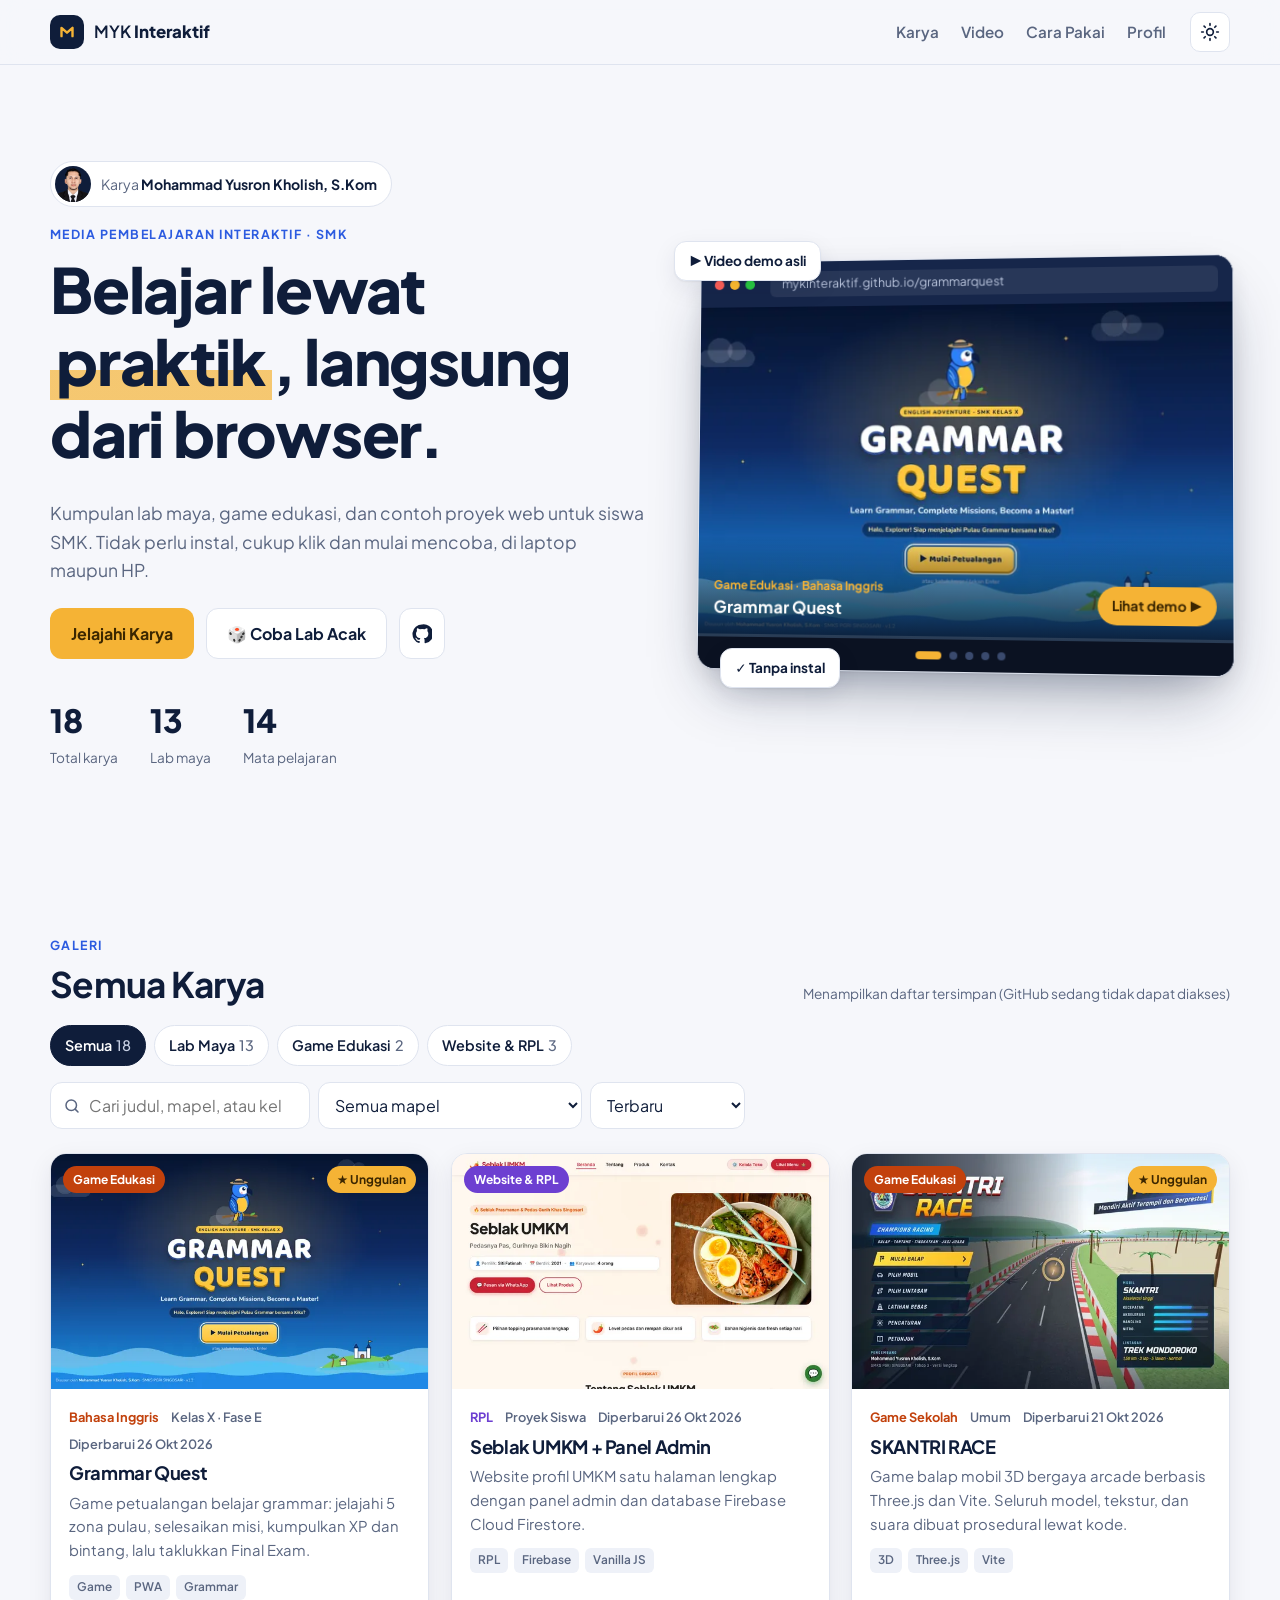
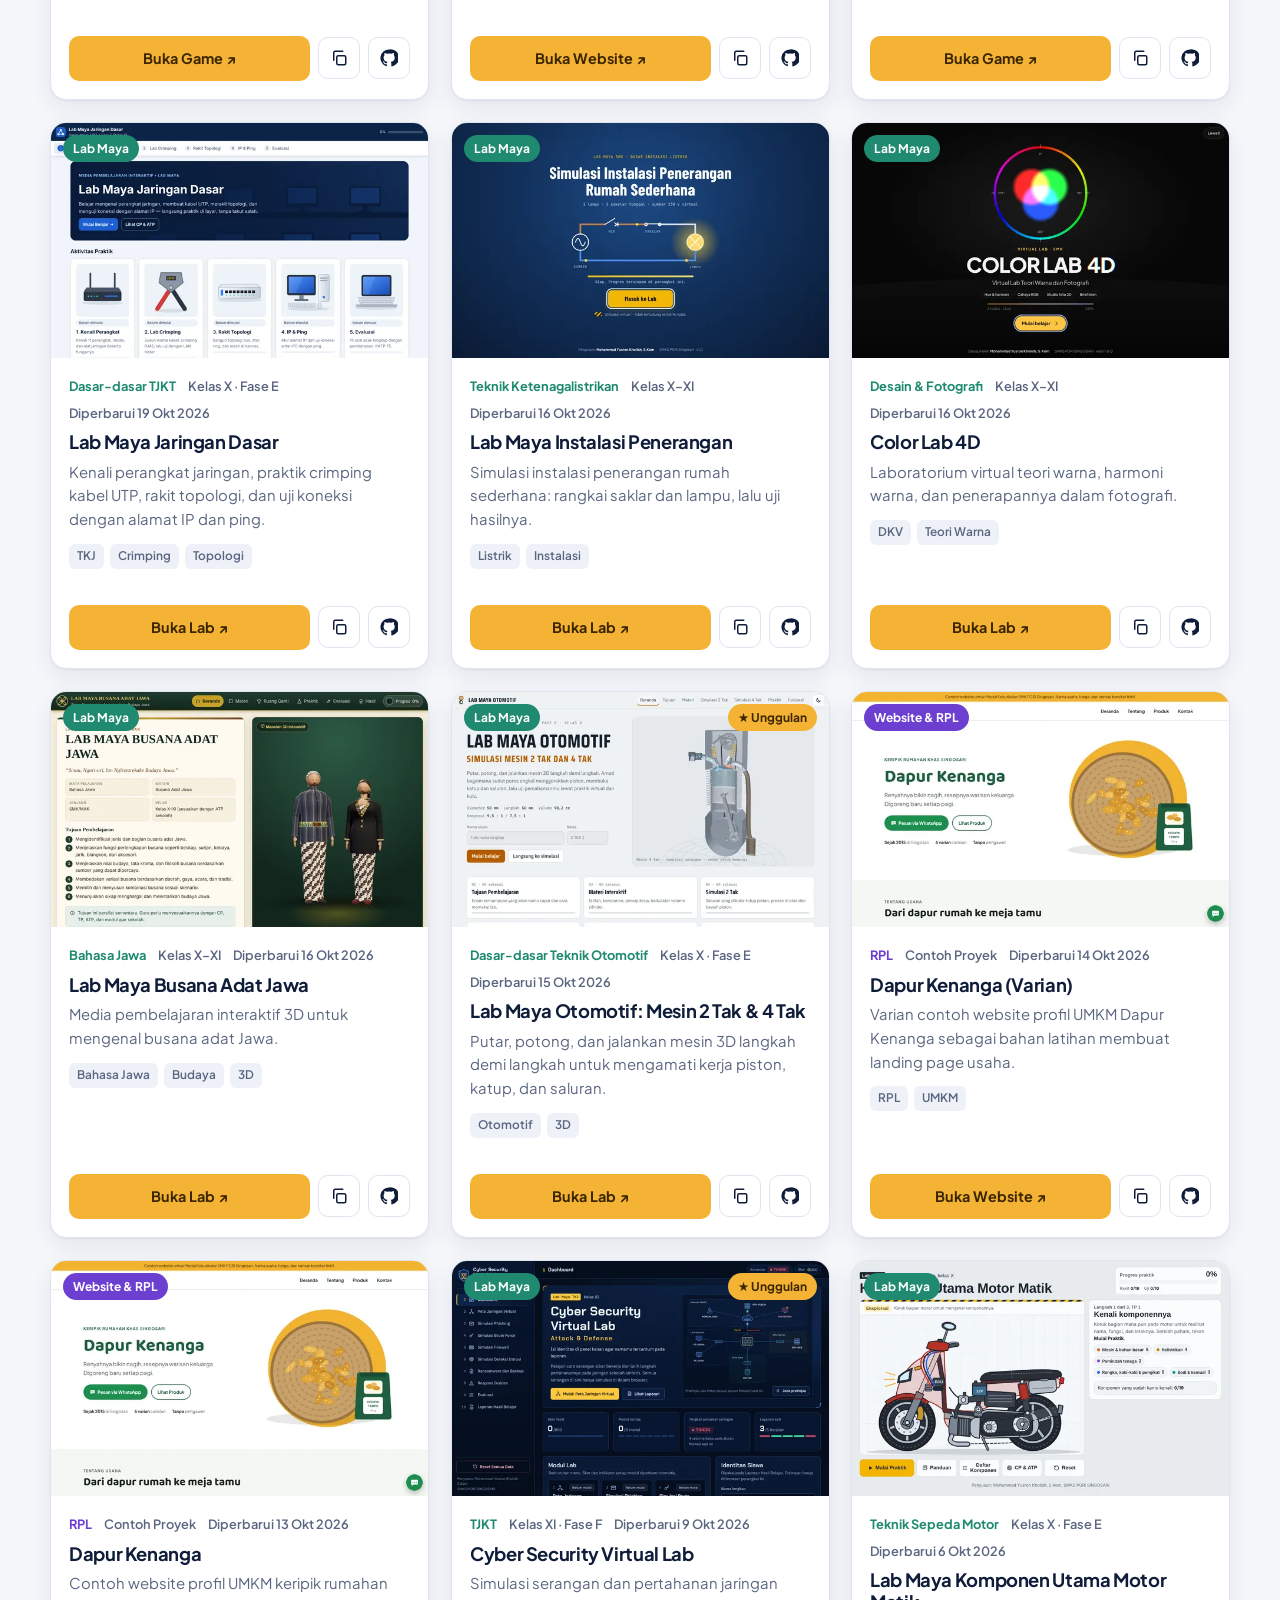
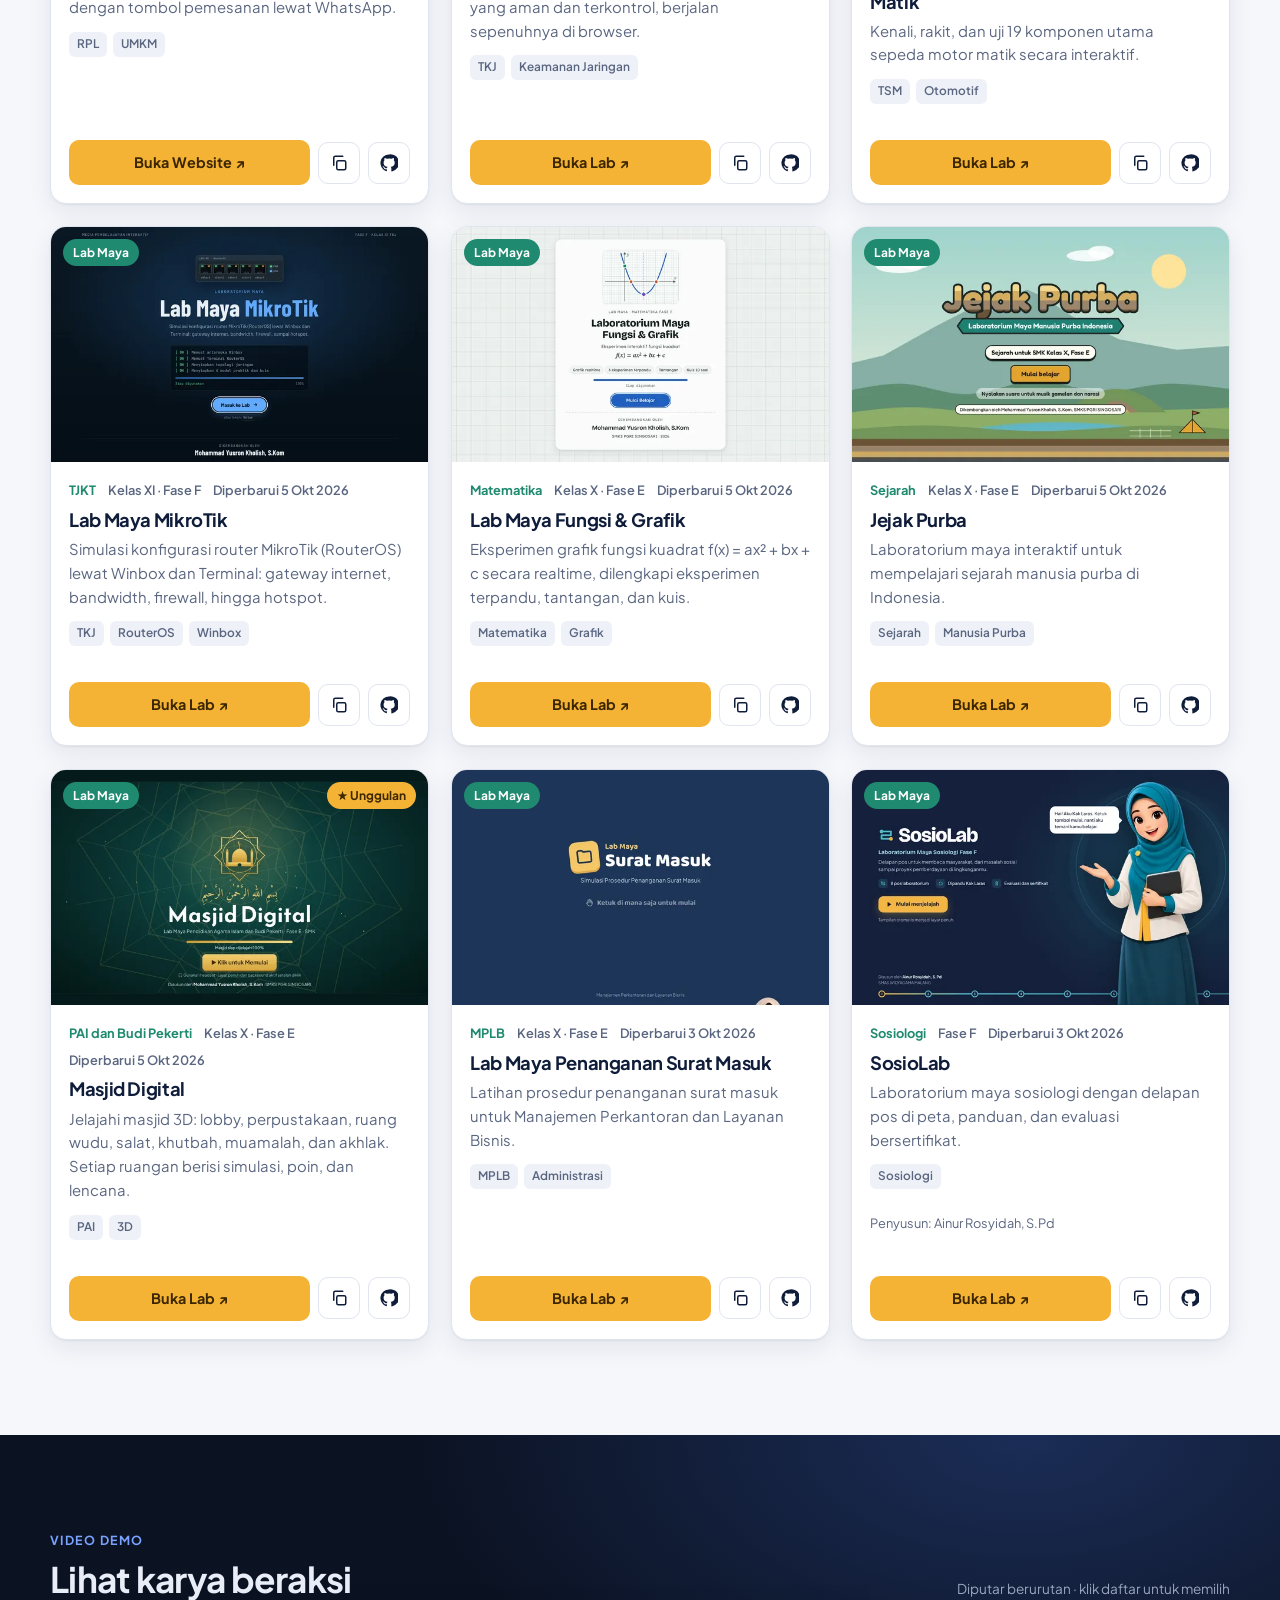
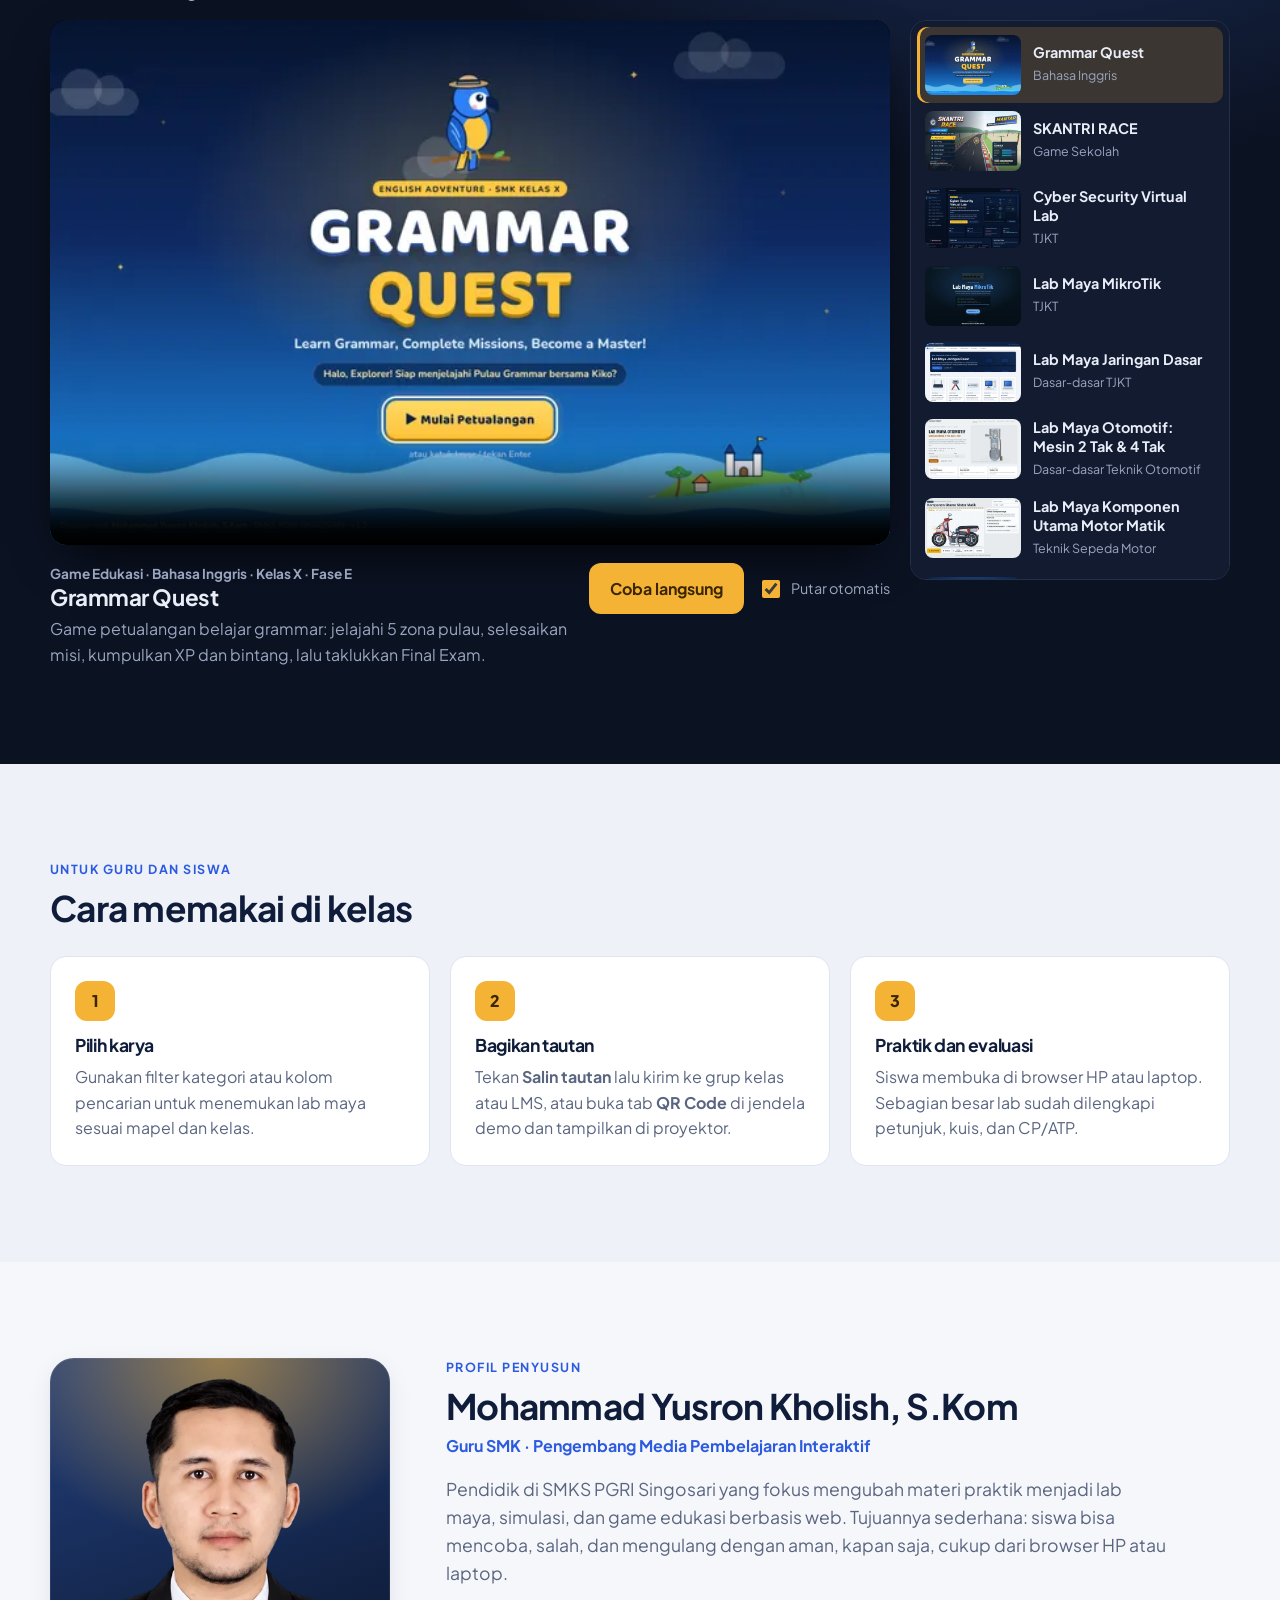
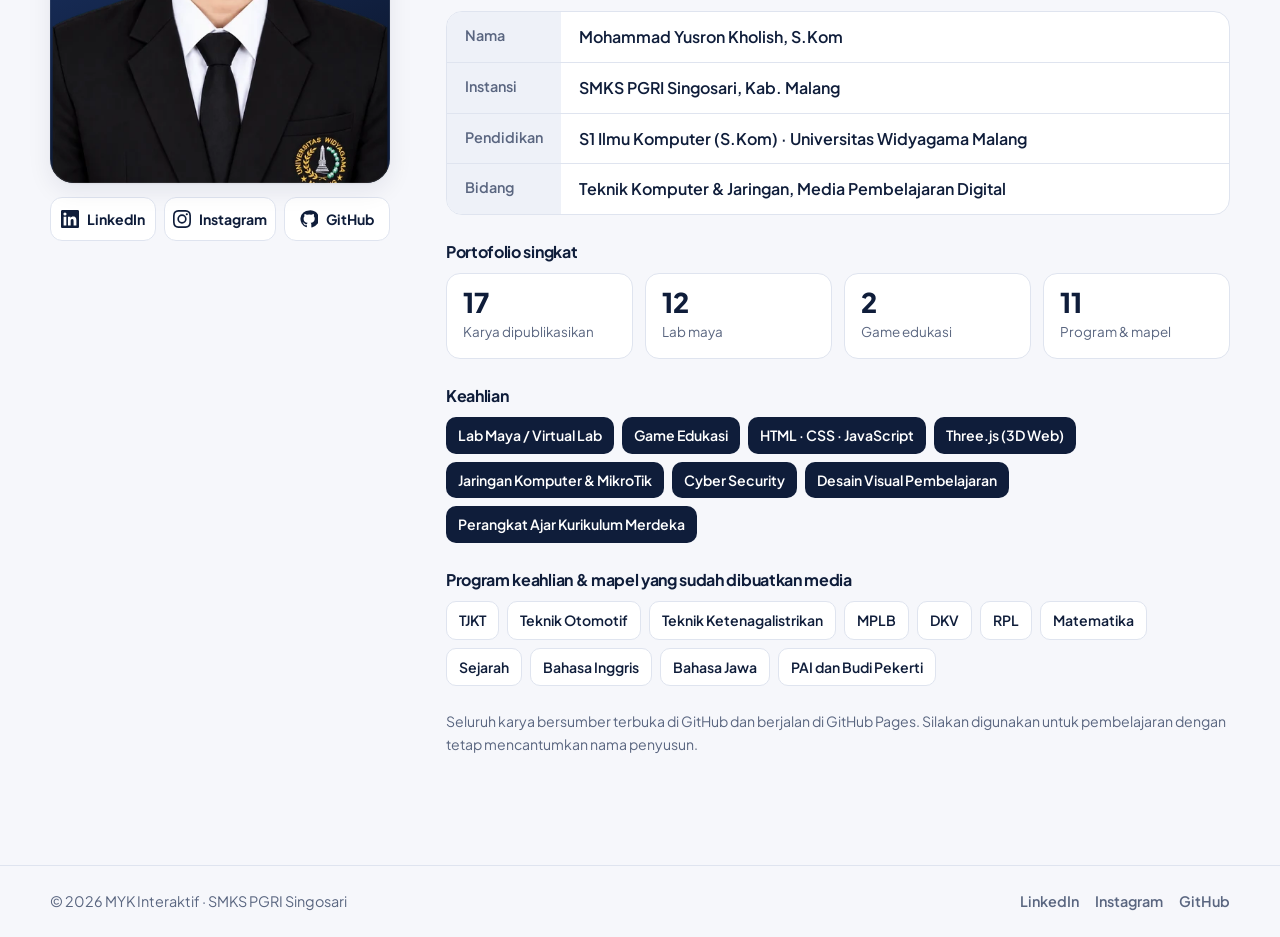
==== index.html @ af755ca9 "Tambah materi promosi status dan pratinjau link - Gambar dan video status 1080x1920 untuk WA/IG/FB S" ====
<!doctype html>
<html lang="id">
<head>
  <meta charset="utf-8">
  <meta name="viewport" content="width=device-width, initial-scale=1">
  <title>MYK Interaktif · Media Pembelajaran Interaktif</title>
  <meta name="description" content="Kumpulan lab maya, game edukasi, dan contoh proyek web karya Mohammad Yusron Kholish, S.Kom (SMKS PGRI Singosari). Semua bisa dibuka langsung di browser.">
  <meta property="og:title" content="MYK Interaktif · Media Pembelajaran Interaktif">
  <meta property="og:description" content="Lab maya, game edukasi, dan contoh proyek web untuk siswa SMK. Buka langsung di browser, gratis.">
  <meta property="og:type" content="website">
  <meta property="og:url" content="https://mykinteraktif.github.io/landingpage/">
  <meta property="og:image" content="https://mykinteraktif.github.io/landingpage/assets/og-image.jpg">
  <meta property="og:image:width" content="1200">
  <meta property="og:image:height" content="630">
  <meta name="twitter:card" content="summary_large_image">
  <meta name="theme-color" content="#0f1d3a">
  <link rel="icon" href="data:image/svg+xml,%3Csvg xmlns='http://www.w3.org/2000/svg' viewBox='0 0 64 64'%3E%3Crect width='64' height='64' rx='14' fill='%230f1d3a'/%3E%3Cpath d='M16 44V20l16 14 16-14v24' fill='none' stroke='%23f5b335' stroke-width='6' stroke-linecap='round' stroke-linejoin='round'/%3E%3C/svg%3E">
  <link rel="preconnect" href="https://fonts.googleapis.com">
  <link rel="preconnect" href="https://fonts.gstatic.com" crossorigin>
  <link href="https://fonts.googleapis.com/css2?family=Plus+Jakarta+Sans:wght@400;500;600;700;800&display=swap" rel="stylesheet">
  <link rel="stylesheet" href="style.css">
</head>
<body>
  <a class="skip" href="#karya">Lewati ke daftar karya</a>

  <header class="nav">
    <div class="wrap nav__in">
      <a class="brand" href="#top" aria-label="MYK Interaktif, ke atas">
        <span class="brand__logo" aria-hidden="true">
          <svg viewBox="0 0 64 64"><path d="M16 44V20l16 14 16-14v24"/></svg>
        </span>
        <span>MYK <b>Interaktif</b></span>
      </a>
      <nav class="nav__links" aria-label="Navigasi utama">
        <a href="#karya">Karya</a>
        <a href="#video">Video</a>
        <a href="#cara">Cara Pakai</a>
        <a href="#profil">Profil</a>
      </nav>
      <button class="theme" id="themeBtn" type="button" aria-label="Ganti tema terang/gelap">
        <svg class="i-sun" viewBox="0 0 24 24"><circle cx="12" cy="12" r="4"/><path d="M12 2v2M12 20v2M4.9 4.9l1.4 1.4M17.7 17.7l1.4 1.4M2 12h2M20 12h2M4.9 19.1l1.4-1.4M17.7 6.3l1.4-1.4"/></svg>
        <svg class="i-moon" viewBox="0 0 24 24"><path d="M21 12.8A9 9 0 1 1 11.2 3a7 7 0 0 0 9.8 9.8z"/></svg>
      </button>
    </div>
  </header>

  <main id="top">
    <!-- HERO -->
    <section class="hero">
      <div class="wrap hero__in">
        <div class="hero__text reveal">
          <a class="author" href="#profil">
            <img src="assets/foto-profil.webp" alt="" width="36" height="36">
            <span>Karya <b>Mohammad Yusron Kholish, S.Kom</b></span>
          </a>
          <p class="eyebrow">Media Pembelajaran Interaktif · SMK</p>
          <h1>Belajar lewat <span class="hl">praktik</span>, langsung dari browser.</h1>
          <p class="lead">
            Kumpulan lab maya, game edukasi, dan contoh proyek web untuk siswa SMK.
            Tidak perlu instal, cukup klik dan mulai mencoba, di laptop maupun HP.
          </p>
          <div class="hero__cta">
            <a class="btn btn--primary" href="#karya">Jelajahi Karya</a>
            <button class="btn btn--ghost" type="button" id="btnAcak" title="Buka demo lab secara acak">🎲 Coba Lab Acak</button>
            <a class="btn btn--ghost btn--icon-only" href="https://github.com/mykinteraktif" target="_blank" rel="noopener" aria-label="Lihat di GitHub" title="Lihat di GitHub">
              <svg viewBox="0 0 24 24" class="gh"><path d="M12 .5a11.5 11.5 0 0 0-3.6 22.4c.6.1.8-.3.8-.6v-2c-3.2.7-3.9-1.4-3.9-1.4-.5-1.3-1.3-1.7-1.3-1.7-1-.7.1-.7.1-.7 1.2.1 1.8 1.2 1.8 1.2 1 1.8 2.8 1.3 3.5 1 .1-.8.4-1.3.7-1.6-2.6-.3-5.3-1.3-5.3-5.7 0-1.3.5-2.3 1.2-3.1-.1-.3-.5-1.5.1-3.1 0 0 1-.3 3.2 1.2a11 11 0 0 1 5.8 0c2.2-1.5 3.2-1.2 3.2-1.2.6 1.6.2 2.8.1 3.1.8.8 1.2 1.9 1.2 3.1 0 4.4-2.7 5.4-5.3 5.7.4.4.8 1.1.8 2.2v3.3c0 .3.2.7.8.6A11.5 11.5 0 0 0 12 .5z"/></svg>
            </a>
          </div>
          <dl class="stats" aria-label="Ringkasan karya">
            <div><dt>Total karya</dt><dd id="stTotal">–</dd></div>
            <div><dt>Lab maya</dt><dd id="stLab">–</dd></div>
            <div><dt>Mata pelajaran</dt><dd id="stMapel">–</dd></div>
          </dl>
        </div>
        <div class="hero__art reveal">
          <div class="reel" id="reel">
            <div class="reel__bar" aria-hidden="true"><i></i><i></i><i></i><span id="reelUrl">mykinteraktif.github.io</span></div>
            <div class="reel__screen">
              <video id="reelVideo" muted playsinline preload="auto" aria-label="Cuplikan video demo karya"></video>
              <button class="reel__open" id="reelOpen" type="button">
                <span class="reel__label"><small id="reelKat">Lab Maya</small><b id="reelJudul">Memuat…</b></span>
                <span class="reel__cta">Lihat demo ▶</span>
              </button>
              <div class="reel__progress" aria-hidden="true"><i id="reelProg"></i></div>
            </div>
            <div class="reel__dots" id="reelDots" role="tablist" aria-label="Pilih cuplikan"></div>
          </div>
          <span class="float float--a" aria-hidden="true">▶ Video demo asli</span>
          <span class="float float--b" aria-hidden="true">✓ Tanpa instal</span>
        </div>
      </div>
    </section>

    <!-- KARYA -->
    <section class="section" id="karya">
      <div class="wrap">
        <div class="section__head">
          <div>
            <p class="eyebrow">Galeri</p>
            <h2>Semua Karya</h2>
          </div>
          <p class="sync" id="syncInfo" role="status">Memeriksa repositori terbaru di GitHub…</p>
        </div>

        <div class="toolbar">
          <div class="chips" role="tablist" aria-label="Filter kategori" id="chips"></div>
          <div class="toolbar__right">
            <label class="search">
              <svg viewBox="0 0 24 24" aria-hidden="true"><circle cx="11" cy="11" r="7"/><path d="m20 20-3.5-3.5"/></svg>
              <input id="q" type="search" placeholder="Cari judul, mapel, atau kelas…" aria-label="Cari karya">
            </label>
            <select id="mapel" aria-label="Filter mapel/program keahlian">
              <option value="">Semua mapel</option>
            </select>
            <select id="sort" aria-label="Urutkan">
              <option value="baru">Terbaru</option>
              <option value="az">Judul A–Z</option>
              <option value="unggulan">Unggulan dulu</option>
            </select>
          </div>
        </div>

        <div class="grid" id="grid" aria-live="polite"></div>
        <p class="empty" id="empty" hidden>Tidak ada karya yang cocok. Coba kata kunci lain.</p>
      </div>
    </section>

    <!-- VIDEO -->
    <section class="section section--dark" id="video">
      <div class="wrap">
        <div class="section__head">
          <div>
            <p class="eyebrow">Video Demo</p>
            <h2>Lihat karya beraksi</h2>
          </div>
          <p class="sync">Diputar berurutan · klik daftar untuk memilih</p>
        </div>
        <div class="theater reveal">
          <div class="theater__main">
            <div class="theater__screen">
              <video id="thVideo" playsinline controls preload="metadata"></video>
            </div>
            <div class="theater__info">
              <div>
                <p class="theater__meta" id="thMeta"></p>
                <h3 id="thJudul"></h3>
                <p id="thDesk"></p>
              </div>
              <div class="theater__act">
                <button class="btn btn--primary" type="button" id="thCoba">Coba langsung</button>
                <label class="switch"><input type="checkbox" id="thAuto" checked> Putar otomatis</label>
              </div>
            </div>
          </div>
          <ol class="playlist" id="playlist" aria-label="Daftar video"></ol>
        </div>
      </div>
    </section>

    <!-- CARA PAKAI -->
    <section class="section section--alt" id="cara">
      <div class="wrap">
        <p class="eyebrow">Untuk guru dan siswa</p>
        <h2>Cara memakai di kelas</h2>
        <ol class="steps reveal">
          <li>
            <span class="steps__n">1</span>
            <h3>Pilih karya</h3>
            <p>Gunakan filter kategori atau kolom pencarian untuk menemukan lab maya sesuai mapel dan kelas.</p>
          </li>
          <li>
            <span class="steps__n">2</span>
            <h3>Bagikan tautan</h3>
            <p>Tekan <b>Salin tautan</b> lalu kirim ke grup kelas atau LMS, atau buka tab <b>QR Code</b> di jendela demo dan tampilkan di proyektor.</p>
          </li>
          <li>
            <span class="steps__n">3</span>
            <h3>Praktik dan evaluasi</h3>
            <p>Siswa membuka di browser HP atau laptop. Sebagian besar lab sudah dilengkapi petunjuk, kuis, dan CP/ATP.</p>
          </li>
        </ol>
      </div>
    </section>

    <!-- PROFIL -->
    <section class="section profile" id="profil">
      <div class="wrap profile__in">
        <aside class="profile__card reveal">
          <div class="profile__photo">
            <img id="pfFoto" src="assets/foto-profil.webp" alt="Foto Mohammad Yusron Kholish, S.Kom" width="480" height="600" loading="lazy">
          </div>
          <div class="profile__social" id="pfSosial"></div>
        </aside>

        <div class="profile__main reveal">
          <p class="eyebrow">Profil Penyusun</p>
          <h2 id="pfNama"></h2>
          <p class="profile__role" id="pfPeran"></p>
          <p class="lead" id="pfBio"></p>

          <dl class="bio" id="pfBiodata"></dl>

          <h3 class="sub">Portofolio singkat</h3>
          <div class="pstats" id="pfStats"></div>

          <h3 class="sub">Keahlian</h3>
          <ul class="pills" id="pfKeahlian"></ul>

          <h3 class="sub">Program keahlian &amp; mapel yang sudah dibuatkan media</h3>
          <ul class="pills pills--soft" id="pfBidang"></ul>

          <p class="muted small">
            Seluruh karya bersumber terbuka di GitHub dan berjalan di GitHub Pages.
            Silakan digunakan untuk pembelajaran dengan tetap mencantumkan nama penyusun.
          </p>
        </div>
      </div>
    </section>
  </main>

  <footer class="foot">
    <div class="wrap foot__in">
      <p>© <span id="yr"></span> MYK Interaktif · SMKS PGRI Singosari</p>
      <p class="foot__links">
        <a href="https://www.linkedin.com/in/mohammad-yusron-kholish-711801108/" target="_blank" rel="noopener">LinkedIn</a>
        <a href="https://www.instagram.com/myusronk/" target="_blank" rel="noopener">Instagram</a>
        <a href="https://github.com/mykinteraktif" target="_blank" rel="noopener">GitHub</a>
      </p>
    </div>
  </footer>

  <!-- MODAL DEMO -->
  <dialog class="modal" id="modal" aria-labelledby="mJudul">
    <div class="modal__head">
      <div>
        <p class="modal__meta" id="mMeta"></p>
        <h3 id="mJudul"></h3>
      </div>
      <button class="icon-btn" type="button" data-close aria-label="Tutup (Esc)">
        <svg viewBox="0 0 24 24"><path d="M6 6l12 12M18 6 6 18"/></svg>
      </button>
    </div>
    <div class="tabs" role="tablist" aria-label="Mode tampilan">
      <button role="tab" type="button" data-tab="video" aria-selected="true">▶ Video demo</button>
      <button role="tab" type="button" data-tab="live" aria-selected="false">🖱 Coba langsung</button>
      <button role="tab" type="button" data-tab="qr" aria-selected="false">▦ QR Code</button>
    </div>
    <div class="modal__stage">
      <video id="mVideo" playsinline controls muted loop preload="metadata" data-pane="video"></video>
      <div class="live" data-pane="live" hidden>
        <iframe id="mFrame" title="Pratinjau langsung" allow="fullscreen; autoplay; clipboard-write" loading="lazy"></iframe>
      </div>
      <div class="qr" data-pane="qr" hidden>
        <div id="mQr" class="qr__box"></div>
        <p>Pindai dengan kamera HP untuk langsung membuka.<br><small id="mUrl"></small></p>
      </div>
      <p class="modal__novideo" id="mNoVideo" hidden>Video demo belum tersedia. Silakan pakai tab <b>Coba langsung</b>.</p>
    </div>
    <div class="modal__foot">
      <p id="mDesk"></p>
      <div class="modal__act">
        <button class="icon-btn" type="button" id="mPrev" aria-label="Karya sebelumnya (←)">
          <svg viewBox="0 0 24 24"><path d="m15 18-6-6 6-6"/></svg>
        </button>
        <button class="icon-btn" type="button" id="mNext" aria-label="Karya berikutnya (→)">
          <svg viewBox="0 0 24 24"><path d="m9 18 6-6-6-6"/></svg>
        </button>
        <button class="btn btn--ghost" type="button" id="mCopy">Salin tautan</button>
        <a class="btn btn--primary" id="mOpen" target="_blank" rel="noopener">Buka di tab baru ↗</a>
      </div>
    </div>
  </dialog>

  <div class="toast" id="toast" role="status" aria-live="polite"></div>

  <script src="assets/vendor/qrcode.js" defer></script>
  <script src="data.js" defer></script>
  <script src="script.js" defer></script>
</body>
</html>
---- style.css ----
/* =========================================================
   MYK Interaktif — Landing Page
   ========================================================= */
:root {
  --bg: #f6f7fb;
  --surface: #ffffff;
  --surface-2: #eef1f8;
  --text: #0f1d3a;
  --muted: #5a6680;
  --line: #dfe4ef;
  --navy: #0f1d3a;
  --accent: #f5b335;
  --accent-ink: #3b2600;
  --brand: #2c5be0;
  --lab: #1f8a70;
  --game: #c2410c;
  --web: #6d3fd1;
  --shadow: 0 1px 2px rgba(15, 29, 58, .06), 0 8px 24px rgba(15, 29, 58, .08);
  --radius: 16px;
  color-scheme: light;
}
@media (prefers-color-scheme: dark) {
  :root:not([data-theme="light"]) {
    --bg: #0b1222; --surface: #121b30; --surface-2: #18233d; --text: #e8edf7;
    --muted: #9aa6bf; --line: #24304b; --brand: #7aa2ff; --lab: #4cc9a4;
    --game: #ff9a62; --web: #b597ff; --shadow: 0 1px 2px rgba(0,0,0,.3), 0 10px 30px rgba(0,0,0,.35);
    color-scheme: dark;
  }
}
:root[data-theme="dark"] {
  --bg: #0b1222; --surface: #121b30; --surface-2: #18233d; --text: #e8edf7;
  --muted: #9aa6bf; --line: #24304b; --brand: #7aa2ff; --lab: #4cc9a4;
  --game: #ff9a62; --web: #b597ff; --shadow: 0 1px 2px rgba(0,0,0,.3), 0 10px 30px rgba(0,0,0,.35);
  color-scheme: dark;
}

* { box-sizing: border-box; }
html { scroll-behavior: smooth; scroll-padding-top: 76px; }
body {
  margin: 0; background: var(--bg); color: var(--text);
  font: 16px/1.6 "Plus Jakarta Sans", system-ui, -apple-system, "Segoe UI", sans-serif;
  -webkit-font-smoothing: antialiased;
}
img { max-width: 100%; display: block; }
[hidden] { display: none !important; }
a { color: inherit; }
h1, h2, h3 { line-height: 1.15; margin: 0 0 .5em; letter-spacing: -.02em; }
h2 { font-size: clamp(1.6rem, 3vw, 2.2rem); }
.wrap { width: min(1180px, 100% - 32px); margin-inline: auto; }
.muted { color: var(--muted); }
.eyebrow {
  margin: 0 0 .5rem; font-size: .78rem; font-weight: 700; letter-spacing: .12em;
  text-transform: uppercase; color: var(--brand);
}
.skip { position: absolute; left: -999px; }
.skip:focus { left: 16px; top: 16px; z-index: 99; background: var(--accent); color: var(--accent-ink); padding: 8px 12px; border-radius: 8px; }
:focus-visible { outline: 3px solid var(--accent); outline-offset: 2px; border-radius: 6px; }

/* ---------- NAV ---------- */
.nav {
  position: sticky; top: 0; z-index: 20;
  background: color-mix(in srgb, var(--bg) 82%, transparent);
  backdrop-filter: saturate(1.4) blur(12px);
  border-bottom: 1px solid var(--line);
}
.nav__in { display: flex; align-items: center; gap: 24px; height: 64px; }
.brand { display: flex; align-items: center; gap: 10px; text-decoration: none; font-weight: 600; font-size: 1.05rem; }
.brand b { font-weight: 800; }
.brand__logo { width: 34px; height: 34px; border-radius: 10px; background: var(--navy); display: grid; place-items: center; }
.brand__logo svg { width: 22px; fill: none; stroke: var(--accent); stroke-width: 7; stroke-linecap: round; stroke-linejoin: round; }
.nav__links { margin-left: auto; display: flex; gap: 22px; }
.nav__links a { text-decoration: none; color: var(--muted); font-weight: 600; font-size: .95rem; }
.nav__links a:hover { color: var(--text); }
.theme {
  width: 40px; height: 40px; border-radius: 10px; border: 1px solid var(--line);
  background: var(--surface); color: var(--text); cursor: pointer; display: grid; place-items: center;
}
.theme svg { width: 20px; fill: none; stroke: currentColor; stroke-width: 2; stroke-linecap: round; }
.theme .i-moon { display: none; }
:root[data-theme="dark"] .theme .i-sun { display: none; }
:root[data-theme="dark"] .theme .i-moon { display: block; }
@media (prefers-color-scheme: dark) {
  :root:not([data-theme="light"]) .theme .i-sun { display: none; }
  :root:not([data-theme="light"]) .theme .i-moon { display: block; }
}

/* ---------- BUTTONS ---------- */
.btn {
  display: inline-flex; align-items: center; justify-content: center; gap: 8px;
  padding: 12px 20px; border-radius: 12px; font-weight: 700; text-decoration: none;
  border: 1px solid transparent; cursor: pointer; font: inherit; font-weight: 700;
  transition: transform .15s, background .15s, border-color .15s;
}
.btn:hover { transform: translateY(-1px); }
.btn--primary { background: var(--accent); color: var(--accent-ink); }
.btn--primary:hover { background: #ffc451; }
.btn--ghost { border-color: var(--line); background: var(--surface); color: var(--text); }
.btn--ghost:hover { border-color: var(--muted); }
.gh { width: 18px; fill: currentColor; }

/* ---------- HERO ---------- */
.hero { padding: clamp(48px, 8vw, 96px) 0 clamp(40px, 6vw, 72px); overflow: hidden; }
.hero__in { display: grid; grid-template-columns: 1.05fr .95fr; gap: 48px; align-items: center; }
.hero h1 { font-size: clamp(2.2rem, 5.2vw, 3.9rem); font-weight: 800; }
.hl { background: linear-gradient(transparent 62%, color-mix(in srgb, var(--accent) 70%, transparent) 62%); padding: 0 .1em; }
.lead { font-size: 1.1rem; color: var(--muted); max-width: 56ch; margin: 0 0 1.5rem; }
.hero__cta { display: flex; flex-wrap: wrap; gap: 12px; }
.stats { display: flex; gap: 32px; margin: 36px 0 0; padding: 0; }
.stats div { display: flex; flex-direction: column-reverse; }
.stats dt { font-size: .85rem; color: var(--muted); }
.stats dd { margin: 0; font-size: 2rem; font-weight: 800; }

.btn--icon-only { padding: 12px; }
.btn--icon-only .gh { width: 20px; }

/* ---------- SHOWREEL (hero) ---------- */
.hero__art { position: relative; }
.reel {
  position: relative; border-radius: 18px; overflow: hidden; background: var(--navy);
  border: 1px solid var(--line); box-shadow: 0 30px 60px -20px rgba(15, 29, 58, .45), var(--shadow);
  transform: perspective(1400px) rotateY(-6deg) rotateX(2deg); transition: transform .5s;
}
.reel:hover { transform: none; }
.reel__bar { display: flex; align-items: center; gap: 6px; padding: 10px 14px; background: #16264a; }
.reel__bar i { width: 10px; height: 10px; border-radius: 50%; background: #ff5f57; }
.reel__bar i:nth-child(2) { background: #febc2e; }
.reel__bar i:nth-child(3) { background: #28c840; }
.reel__bar span {
  margin-left: 10px; flex: 1; padding: 3px 12px; border-radius: 6px; background: rgba(255,255,255,.08);
  color: #b9c4dc; font-size: .78rem; white-space: nowrap; overflow: hidden; text-overflow: ellipsis;
}
.reel__screen { position: relative; aspect-ratio: 16 / 10; background: #0b1222; }
.reel__screen video { width: 100%; height: 100%; object-fit: cover; display: block; }
.reel__open {
  position: absolute; inset: auto 0 0 0; display: flex; justify-content: space-between; align-items: end; gap: 12px;
  padding: 40px 16px 16px; border: 0; cursor: pointer; text-align: left; font: inherit; color: #fff;
  background: linear-gradient(transparent, rgba(8, 14, 30, .85));
}
.reel__label small { display: block; font-size: .75rem; color: var(--accent); font-weight: 700; }
.reel__label b { font-size: 1.05rem; }
.reel__cta {
  flex: none; padding: 8px 14px; border-radius: 999px; background: var(--accent); color: var(--accent-ink);
  font-weight: 700; font-size: .85rem; transition: transform .2s;
}
.reel__open:hover .reel__cta { transform: scale(1.06); }
.reel__progress { position: absolute; left: 0; right: 0; bottom: 0; height: 3px; background: rgba(255,255,255,.12); }
.reel__progress i { display: block; height: 100%; width: 0; background: var(--accent); }
.reel__dots { display: flex; justify-content: center; gap: 8px; padding: 12px; background: #0b1222; }
.reel__dots button {
  width: 8px; height: 8px; padding: 0; border: 0; border-radius: 99px; background: #3a4a6e; cursor: pointer;
  transition: width .3s, background .3s;
}
.reel__dots button[aria-selected="true"] { width: 26px; background: var(--accent); }
.float {
  position: absolute; z-index: 2; padding: 8px 14px; border-radius: 12px; font-size: .85rem; font-weight: 700;
  background: var(--surface); color: var(--text); border: 1px solid var(--line); box-shadow: var(--shadow);
  animation: melayang 5s ease-in-out infinite;
}
.float--a { top: -16px; left: -18px; }
.float--b { bottom: -16px; left: 28px; animation-delay: -2.5s; }
@keyframes melayang { 50% { transform: translateY(-8px); } }

/* ---------- SECTIONS ---------- */
.section { padding: clamp(56px, 8vw, 96px) 0; }
.section--alt { background: var(--surface-2); }
.section__head { display: flex; justify-content: space-between; align-items: end; gap: 16px; flex-wrap: wrap; margin-bottom: 20px; }
.section__head h2 { margin: 0; }
.sync { margin: 0; font-size: .85rem; color: var(--muted); }

/* ---------- TOOLBAR ---------- */
.toolbar { display: flex; justify-content: space-between; gap: 16px; flex-wrap: wrap; margin-bottom: 24px; }
.chips { display: flex; flex-wrap: wrap; gap: 8px; }
.chip {
  border: 1px solid var(--line); background: var(--surface); color: var(--text);
  padding: 8px 14px; border-radius: 999px; font: inherit; font-size: .9rem; font-weight: 600; cursor: pointer;
}
.chip span { color: var(--muted); font-weight: 500; margin-left: 4px; }
.chip[aria-selected="true"] { background: var(--navy); border-color: var(--navy); color: #fff; }
.chip[aria-selected="true"] span { color: #c7d0e4; }
:root[data-theme="dark"] .chip[aria-selected="true"] { background: var(--accent); border-color: var(--accent); color: var(--accent-ink); }
:root[data-theme="dark"] .chip[aria-selected="true"] span { color: var(--accent-ink); }
@media (prefers-color-scheme: dark) {
  :root:not([data-theme="light"]) .chip[aria-selected="true"] { background: var(--accent); border-color: var(--accent); color: var(--accent-ink); }
  :root:not([data-theme="light"]) .chip[aria-selected="true"] span { color: var(--accent-ink); }
}
.toolbar__right { display: flex; gap: 8px; flex-wrap: wrap; }
.search {
  display: flex; align-items: center; gap: 8px; padding: 0 12px; min-width: 260px;
  background: var(--surface); border: 1px solid var(--line); border-radius: 12px;
}
.search svg { width: 18px; fill: none; stroke: var(--muted); stroke-width: 2; stroke-linecap: round; flex: none; }
.search input { border: 0; outline: 0; background: transparent; color: var(--text); font: inherit; padding: 10px 0; width: 100%; }
.search:focus-within { outline: 3px solid var(--accent); outline-offset: 1px; }
#sort, #mapel {
  font: inherit; color: var(--text); background: var(--surface); border: 1px solid var(--line);
  border-radius: 12px; padding: 10px 12px;
}

/* ---------- CARDS ---------- */
.grid { display: grid; grid-template-columns: repeat(auto-fill, minmax(290px, 1fr)); gap: 22px; }
.card {
  --c: var(--brand); will-change: transform;
  display: flex; flex-direction: column; background: var(--surface); border: 1px solid var(--line);
  border-radius: var(--radius); overflow: hidden; box-shadow: var(--shadow);
  transition: transform .2s, box-shadow .2s, border-color .2s;
}
.card:hover { transform: translateY(-4px); border-color: color-mix(in srgb, var(--c) 50%, var(--line)); }
.card[data-kat="lab"] { --c: var(--lab); }
.card[data-kat="game"] { --c: var(--game); }
.card[data-kat="web"] { --c: var(--web); }
.card__media {
  position: relative; aspect-ratio: 16 / 10; background: var(--surface-2); overflow: hidden; display: block;
  width: 100%; padding: 0; border: 0; cursor: pointer; font: inherit; color: inherit;
}
.card__media video {
  position: absolute; inset: 0; width: 100%; height: 100%; object-fit: cover; object-position: top;
  opacity: 0; transition: opacity .3s;
}
.card__media.is-playing video { opacity: 1; }
.card__play {
  position: absolute; left: 50%; top: 50%; transform: translate(-50%, -50%) scale(.9); opacity: 0;
  padding: 10px 16px; border-radius: 999px; background: rgba(8, 14, 30, .78); color: #fff;
  font-weight: 700; font-size: .88rem; backdrop-filter: blur(4px); transition: opacity .2s, transform .2s;
  white-space: nowrap;
}
.card__media:hover .card__play, .card__media:focus-visible .card__play { opacity: 1; transform: translate(-50%, -50%) scale(1); }
.card__media.is-playing .card__play { top: auto; bottom: 10px; transform: translate(-50%, 0); }
@media (hover: none) { .card__play { opacity: 1; transform: translate(-50%, -50%) scale(.85); top: auto; bottom: 0; } }
.card__media img { width: 100%; height: 100%; object-fit: cover; object-position: top; transition: transform .4s; }
.card:hover .card__media img { transform: scale(1.04); }
.card__ph {
  width: 100%; height: 100%; display: grid; place-items: center; font-size: 2.4rem; font-weight: 800;
  color: var(--c); background: color-mix(in srgb, var(--c) 12%, var(--surface));
}
.badge {
  position: absolute; left: 12px; top: 12px; padding: 4px 10px; border-radius: 999px;
  font-size: .75rem; font-weight: 700; background: var(--c); color: #fff;
}
:root[data-theme="dark"] .badge { color: #0b1222; }
@media (prefers-color-scheme: dark) { :root:not([data-theme="light"]) .badge { color: #0b1222; } }
.star {
  position: absolute; right: 12px; top: 12px; padding: 4px 10px; border-radius: 999px;
  font-size: .75rem; font-weight: 700; background: var(--accent); color: var(--accent-ink);
}
.card__body { padding: 18px 18px 8px; display: flex; flex-direction: column; gap: 8px; flex: 1; }
.card__meta { display: flex; flex-wrap: wrap; gap: 6px 12px; font-size: .8rem; color: var(--muted); font-weight: 600; }
.card__meta b { color: var(--c); }
.card h3 { font-size: 1.15rem; margin: 0; }
.card p { margin: 0; color: var(--muted); font-size: .93rem; }
.tags { display: flex; flex-wrap: wrap; gap: 6px; margin-top: 4px; }
.tags li { list-style: none; font-size: .74rem; padding: 3px 8px; border-radius: 6px; background: var(--surface-2); color: var(--muted); font-weight: 600; }
.tags { padding: 0; }
.card__by { font-size: .8rem; color: var(--muted); }
.card__foot { display: flex; gap: 8px; padding: 12px 18px 18px; align-items: center; }
.card__foot .btn { padding: 10px 14px; font-size: .9rem; border-radius: 10px; }
.card__foot .btn--primary { flex: 1; }
.icon-btn {
  width: 42px; height: 42px; flex: none; display: grid; place-items: center; border-radius: 10px;
  border: 1px solid var(--line); background: var(--surface); color: var(--text); cursor: pointer;
}
.icon-btn:hover { border-color: var(--muted); }
.icon-btn svg { width: 18px; fill: none; stroke: currentColor; stroke-width: 2; stroke-linecap: round; stroke-linejoin: round; }
.icon-btn .gh { fill: currentColor; stroke: none; }
.empty { text-align: center; color: var(--muted); padding: 40px 0; }

/* ---------- STEPS ---------- */
.steps { display: grid; grid-template-columns: repeat(3, 1fr); gap: 20px; padding: 0; margin: 28px 0 0; }
.steps li { list-style: none; background: var(--surface); border: 1px solid var(--line); border-radius: var(--radius); padding: 24px; }
.steps__n { display: grid; place-items: center; width: 40px; height: 40px; border-radius: 12px; background: var(--accent); color: var(--accent-ink); font-weight: 800; margin-bottom: 14px; }
.steps h3 { font-size: 1.1rem; }
.steps p { margin: 0; color: var(--muted); }

/* ---------- AUTHOR CHIP (hero) ---------- */
.author {
  display: inline-flex; align-items: center; gap: 10px; margin-bottom: 18px;
  padding: 4px 14px 4px 4px; border-radius: 999px; text-decoration: none;
  background: var(--surface); border: 1px solid var(--line); font-size: .88rem; color: var(--muted);
}
.author:hover { border-color: var(--muted); }
.author img { width: 36px; height: 36px; border-radius: 50%; object-fit: cover; object-position: top; background: var(--navy); }
.author b { color: var(--text); font-weight: 700; }

/* ---------- PROFIL ---------- */
.profile__in { display: grid; grid-template-columns: 340px 1fr; gap: 56px; align-items: start; }
.profile__card { position: sticky; top: 88px; }
.profile__photo {
  position: relative; aspect-ratio: 4 / 5; border-radius: 24px; overflow: hidden;
  background:
    radial-gradient(120% 80% at 50% 0%, color-mix(in srgb, var(--accent) 55%, transparent) 0%, transparent 55%),
    linear-gradient(160deg, #22407e 0%, var(--navy) 70%);
  box-shadow: var(--shadow);
}
.profile__photo::after {
  content: ""; position: absolute; inset: 0; border-radius: inherit;
  box-shadow: inset 0 0 0 1px rgba(255,255,255,.08);
}
.profile__photo img { width: 100%; height: 100%; object-fit: cover; object-position: top; }
.profile__social { display: flex; gap: 8px; margin-top: 14px; }
.profile__social a {
  flex: 1; display: inline-flex; align-items: center; justify-content: center; gap: 8px;
  padding: 10px 8px; border-radius: 12px; text-decoration: none; font-weight: 700; font-size: .88rem;
  background: var(--surface); border: 1px solid var(--line); color: var(--text);
}
.profile__social a:hover { border-color: var(--muted); transform: translateY(-1px); }
.profile__social svg { width: 18px; height: 18px; fill: currentColor; flex: none; }
.profile__main h2 { margin-bottom: .2em; }
.profile__role { margin: 0 0 1rem; font-weight: 700; color: var(--brand); }
.bio {
  display: grid; grid-template-columns: max-content 1fr; gap: 0; margin: 0 0 8px;
  background: var(--surface); border: 1px solid var(--line); border-radius: var(--radius); overflow: hidden;
}
.bio dt, .bio dd { margin: 0; padding: 12px 18px; border-bottom: 1px solid var(--line); }
.bio dt { color: var(--muted); font-size: .9rem; font-weight: 600; background: var(--surface-2); }
.bio dd { font-weight: 600; }
.bio dt:nth-last-of-type(1), .bio dd:nth-last-of-type(1) { border-bottom: 0; }
.sub { font-size: 1rem; margin: 28px 0 12px; }
.pstats { display: grid; grid-template-columns: repeat(4, 1fr); gap: 12px; }
.pstats div { background: var(--surface); border: 1px solid var(--line); border-radius: 14px; padding: 14px 16px; }
.pstats b { display: block; font-size: 1.7rem; font-weight: 800; line-height: 1.1; }
.pstats span { font-size: .84rem; color: var(--muted); }
.pills { display: flex; flex-wrap: wrap; gap: 8px; padding: 0; margin: 0; }
.pills li {
  list-style: none; padding: 7px 12px; border-radius: 10px; font-size: .88rem; font-weight: 600;
  background: var(--navy); color: #fff;
}
.pills--soft li { background: var(--surface); color: var(--text); border: 1px solid var(--line); }
:root[data-theme="dark"] .pills:not(.pills--soft) li { background: var(--surface-2); }
@media (prefers-color-scheme: dark) { :root:not([data-theme="light"]) .pills:not(.pills--soft) li { background: var(--surface-2); } }
.small { font-size: .88rem; margin-top: 24px; }

/* ---------- TEATER VIDEO ---------- */
.section--dark {
  --text: #e8edf7; --muted: #9aa6bf; --line: #24304b; --surface: #121b30; --surface-2: #18233d; --brand: #7aa2ff;
  background: radial-gradient(80% 60% at 80% 0%, #1b2d57 0%, transparent 60%), #0b1222; color: var(--text);
}
.theater { display: grid; grid-template-columns: 1fr 320px; gap: 20px; }
.theater__main { min-width: 0; }
.theater__screen { border-radius: 16px; overflow: hidden; background: #000; aspect-ratio: 16 / 10; box-shadow: 0 20px 50px -20px #000; }
.theater__screen video { width: 100%; height: 100%; display: block; object-fit: contain; background: #000; }
.theater__info { display: flex; justify-content: space-between; align-items: start; gap: 20px; margin-top: 18px; flex-wrap: wrap; }
.theater__info > div:first-child { flex: 1; min-width: 240px; }
.theater__meta { margin: 0 0 4px; color: var(--accent); font-weight: 700; font-size: .85rem; }
.theater__info h3 { font-size: 1.4rem; margin: 0 0 6px; }
.theater__info p { margin: 0; color: var(--muted); }
.theater__act { display: flex; align-items: center; gap: 14px; flex-wrap: wrap; }
.switch { display: inline-flex; align-items: center; gap: 8px; font-size: .9rem; color: var(--muted); cursor: pointer; }
.switch input { accent-color: var(--accent); width: 18px; height: 18px; }
.playlist {
  list-style: none; margin: 0; padding: 6px; max-height: 560px; overflow-y: auto;
  background: var(--surface); border: 1px solid var(--line); border-radius: 16px;
}
.playlist button {
  display: flex; gap: 12px; align-items: center; width: 100%; padding: 8px; border: 0; border-radius: 10px;
  background: transparent; color: var(--text); text-align: left; cursor: pointer; font: inherit;
}
.playlist button:hover { background: var(--surface-2); }
.playlist button[aria-current="true"] { background: color-mix(in srgb, var(--accent) 18%, var(--surface)); box-shadow: inset 3px 0 0 var(--accent); }
.playlist img { width: 96px; height: 60px; object-fit: cover; object-position: top; border-radius: 8px; flex: none; }
.playlist b { display: block; font-size: .9rem; line-height: 1.3; }
.playlist small { color: var(--muted); font-size: .78rem; }

/* ---------- MODAL ---------- */
.modal {
  width: min(1040px, 100% - 24px); max-height: calc(100dvh - 24px); padding: 0; border: 1px solid var(--line);
  border-radius: 20px; background: var(--surface); color: var(--text); box-shadow: 0 40px 80px -20px rgba(0,0,0,.5);
  overflow: auto;
}
.modal[open] { animation: muncul .25s ease-out; }
.modal::backdrop { background: rgba(8, 14, 30, .72); backdrop-filter: blur(4px); }
@keyframes muncul { from { opacity: 0; transform: translateY(12px) scale(.98); } }
.modal__head { display: flex; justify-content: space-between; align-items: start; gap: 16px; padding: 18px 20px 10px; }
.modal__head h3 { margin: 0; font-size: 1.3rem; }
.modal__meta { margin: 0 0 2px; font-size: .82rem; font-weight: 700; color: var(--brand); }
.tabs { display: flex; gap: 6px; padding: 0 20px 12px; overflow-x: auto; }
.tabs button {
  flex: none; padding: 8px 14px; border-radius: 10px; border: 1px solid var(--line); background: var(--surface);
  color: var(--muted); font: inherit; font-size: .88rem; font-weight: 700; cursor: pointer;
}
.tabs button[aria-selected="true"] { background: var(--navy); border-color: var(--navy); color: #fff; }
:root[data-theme="dark"] .tabs button[aria-selected="true"] { background: var(--accent); border-color: var(--accent); color: var(--accent-ink); }
@media (prefers-color-scheme: dark) { :root:not([data-theme="light"]) .tabs button[aria-selected="true"] { background: var(--accent); border-color: var(--accent); color: var(--accent-ink); } }
.modal__stage { position: relative; margin: 0 20px; border-radius: 14px; overflow: hidden; background: #0b1222; aspect-ratio: 16 / 10; }
.modal__stage > video { width: 100%; height: 100%; display: block; object-fit: contain; }
.live, .live iframe { width: 100%; height: 100%; border: 0; display: block; background: #fff; }
.live[hidden], .qr[hidden], .modal__stage > video[hidden] { display: none; }
.qr { height: 100%; display: flex; flex-direction: column; align-items: center; justify-content: center; gap: 14px; background: #fff; color: #0f1d3a; text-align: center; padding: 16px; }
.qr p { margin: 0; font-weight: 600; }
.qr small { color: #5a6680; word-break: break-all; }
.qr__box { padding: 12px; border-radius: 12px; border: 1px solid #dfe4ef; width: min(240px, 60vw); }
.qr__box svg { display: block; width: 100%; height: auto; }
.qr__box path { fill: #0f1d3a; }
.modal__novideo { position: absolute; inset: 0; display: grid; place-items: center; color: #fff; margin: 0; }
.modal__foot { display: flex; justify-content: space-between; align-items: center; gap: 16px; padding: 14px 20px 20px; flex-wrap: wrap; }
.modal__foot p { margin: 0; color: var(--muted); flex: 1; min-width: 220px; font-size: .93rem; }
.modal__act { display: flex; gap: 8px; flex-wrap: wrap; }
.modal__act .btn { padding: 10px 16px; font-size: .9rem; border-radius: 10px; }

/* ---------- ANIMASI MUNCUL ---------- */
.reveal { opacity: 0; transform: translateY(24px); transition: opacity .7s ease, transform .7s ease; }
.reveal.in { opacity: 1; transform: none; }
.card { animation: kartu .5s ease both; }
@keyframes kartu { from { opacity: 0; transform: translateY(16px); } }

/* ---------- FOOTER ---------- */
.foot { border-top: 1px solid var(--line); padding: 24px 0; font-size: .9rem; color: var(--muted); }
.foot__in { display: flex; justify-content: space-between; gap: 12px; flex-wrap: wrap; }
.foot p { margin: 0; }
.foot__links { display: flex; gap: 16px; }
.foot a { text-decoration: none; font-weight: 600; }
.foot a:hover { color: var(--text); }

/* ---------- TOAST ---------- */
.toast {
  position: fixed; left: 50%; bottom: 24px; transform: translate(-50%, 16px); opacity: 0; visibility: hidden;
  background: var(--navy); color: #fff; padding: 12px 18px; border-radius: 12px; font-weight: 600;
  box-shadow: var(--shadow); transition: transform .25s, opacity .25s, visibility .25s; z-index: 50; max-width: calc(100% - 32px);
}
.toast.show { transform: translate(-50%, 0); opacity: 1; visibility: visible; }

/* ---------- RESPONSIVE ---------- */
@media (max-width: 900px) {
  .hero__in { grid-template-columns: 1fr; }
  .reel { transform: none; }
  .theater { grid-template-columns: 1fr; }
  .playlist { display: flex; gap: 6px; max-height: none; overflow-x: auto; }
  .playlist li { flex: 0 0 220px; }
  .steps { grid-template-columns: 1fr; }
  .profile__in { grid-template-columns: 1fr; gap: 32px; }
  .profile__card { position: static; max-width: 340px; width: 100%; margin-inline: auto; }
  .pstats { grid-template-columns: repeat(2, 1fr); }
}
@media (max-width: 640px) {
  .nav__links { display: none; }
  .theme { margin-left: auto; }
  .stats { gap: 20px; }
  .stats dd { font-size: 1.6rem; }
  .toolbar__right, .search { width: 100%; min-width: 0; }
  .search { flex: 1; }
  .bio { grid-template-columns: 1fr; }
  .bio dt { padding-bottom: 4px; border-bottom: 0; }
  .bio dd { padding-top: 0; background: var(--surface-2); }
  .author { font-size: .8rem; }
}
@media (max-width: 640px) {
  .float--a { left: 6px; top: -14px; }
  .float--b { left: 6px; }
  .modal { width: 100%; max-height: 100dvh; border-radius: 0; }
  .modal__stage { margin: 0; border-radius: 0; }
  .modal__stage:has(.live:not([hidden])) { aspect-ratio: auto; height: 68dvh; }
  .modal__act { width: 100%; }
  .modal__act .btn--ghost { flex: 1; }
  .modal__act .btn--primary { flex-basis: 100%; }
  .hero__cta .btn--icon-only { display: none; }
  .hero__cta .btn { flex: 1; white-space: nowrap; padding-inline: 12px; }
}
@media (prefers-reduced-motion: reduce) {
  * { transition: none !important; animation: none !important; scroll-behavior: auto !important; }
  .reveal { opacity: 1; transform: none; }
}
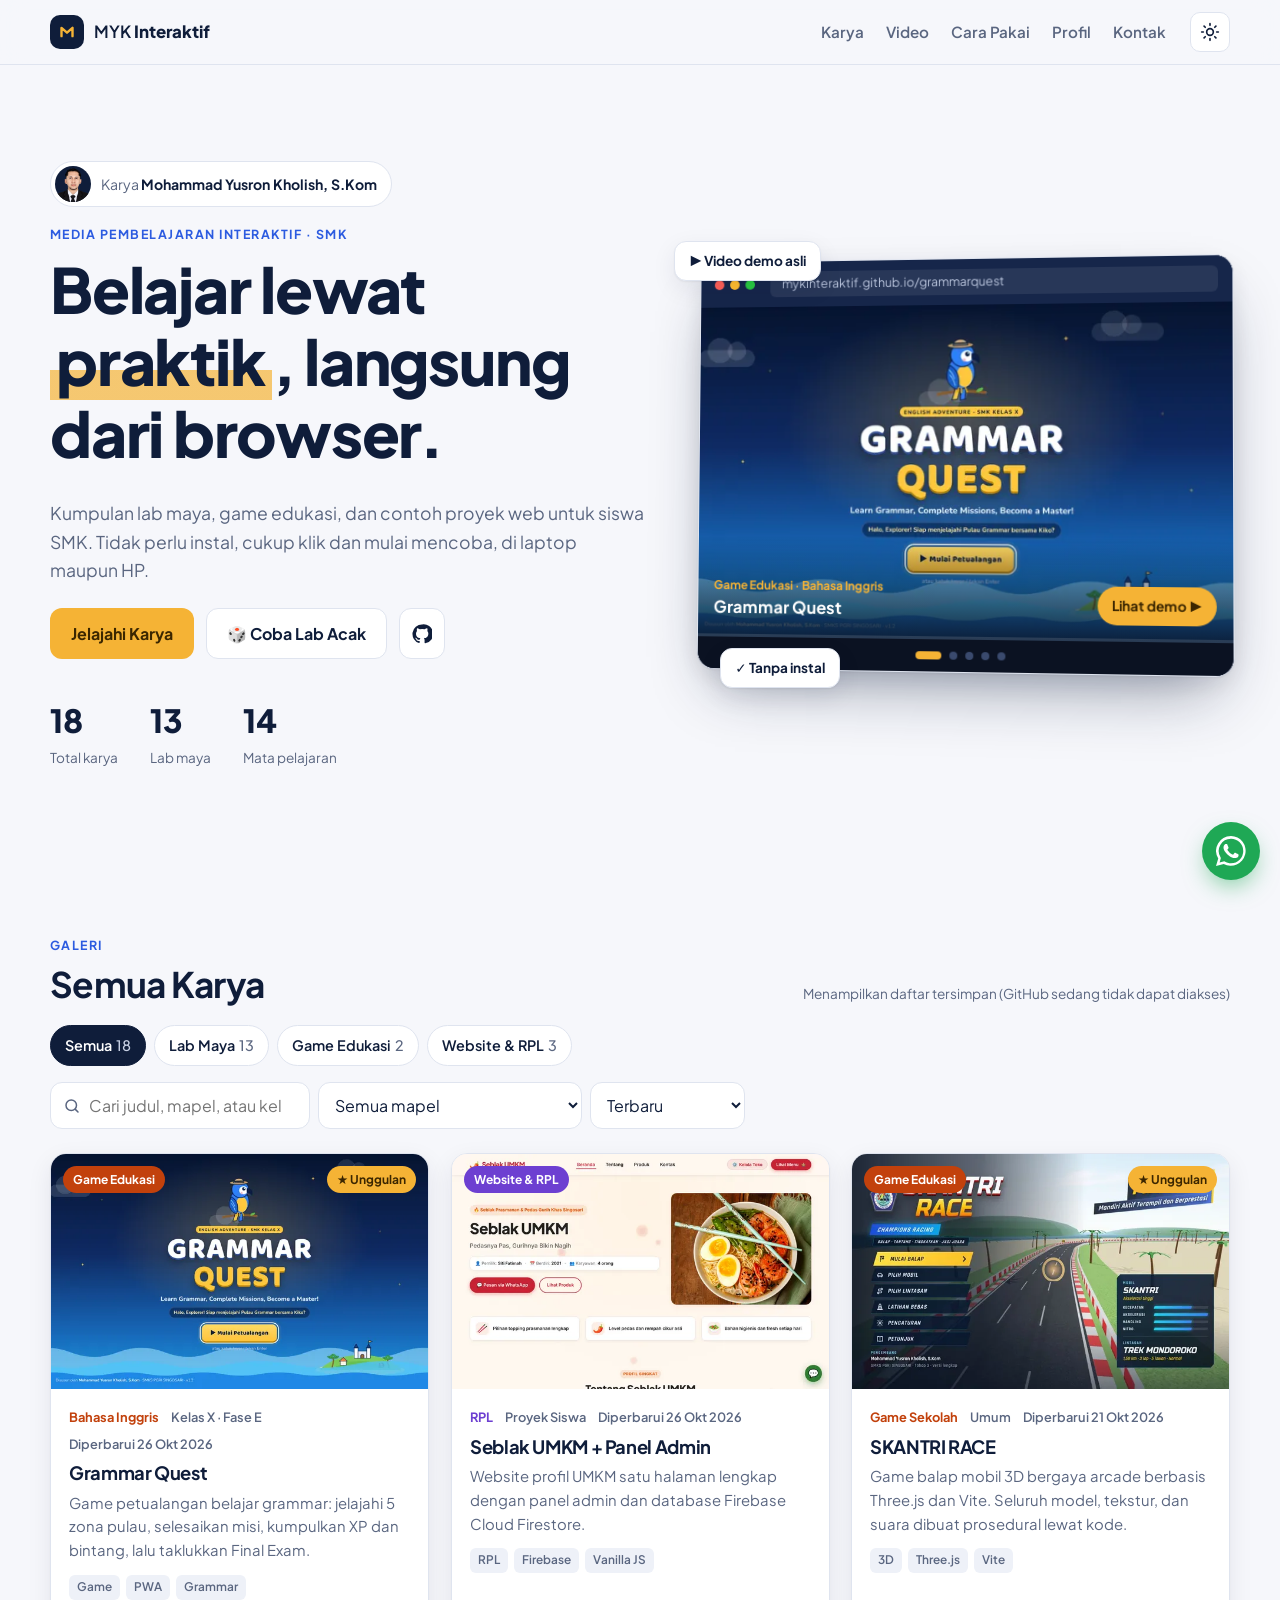
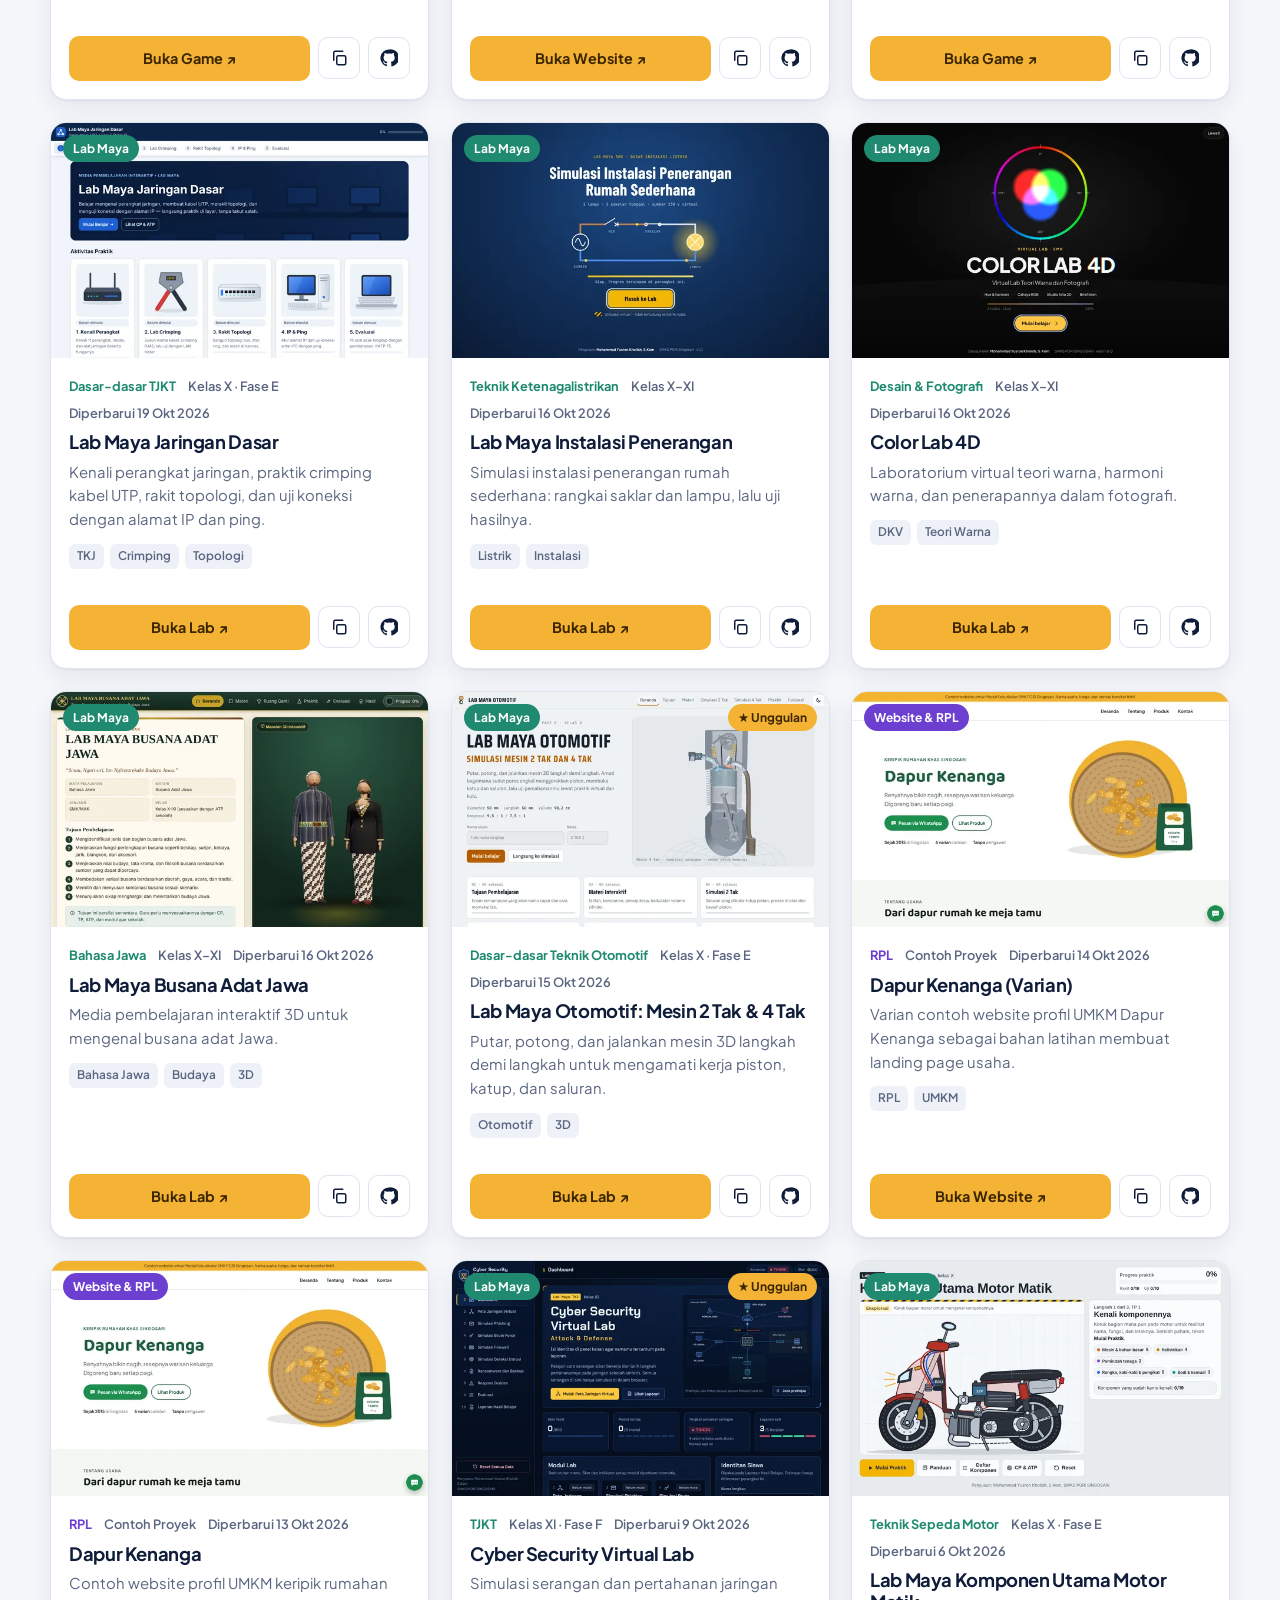
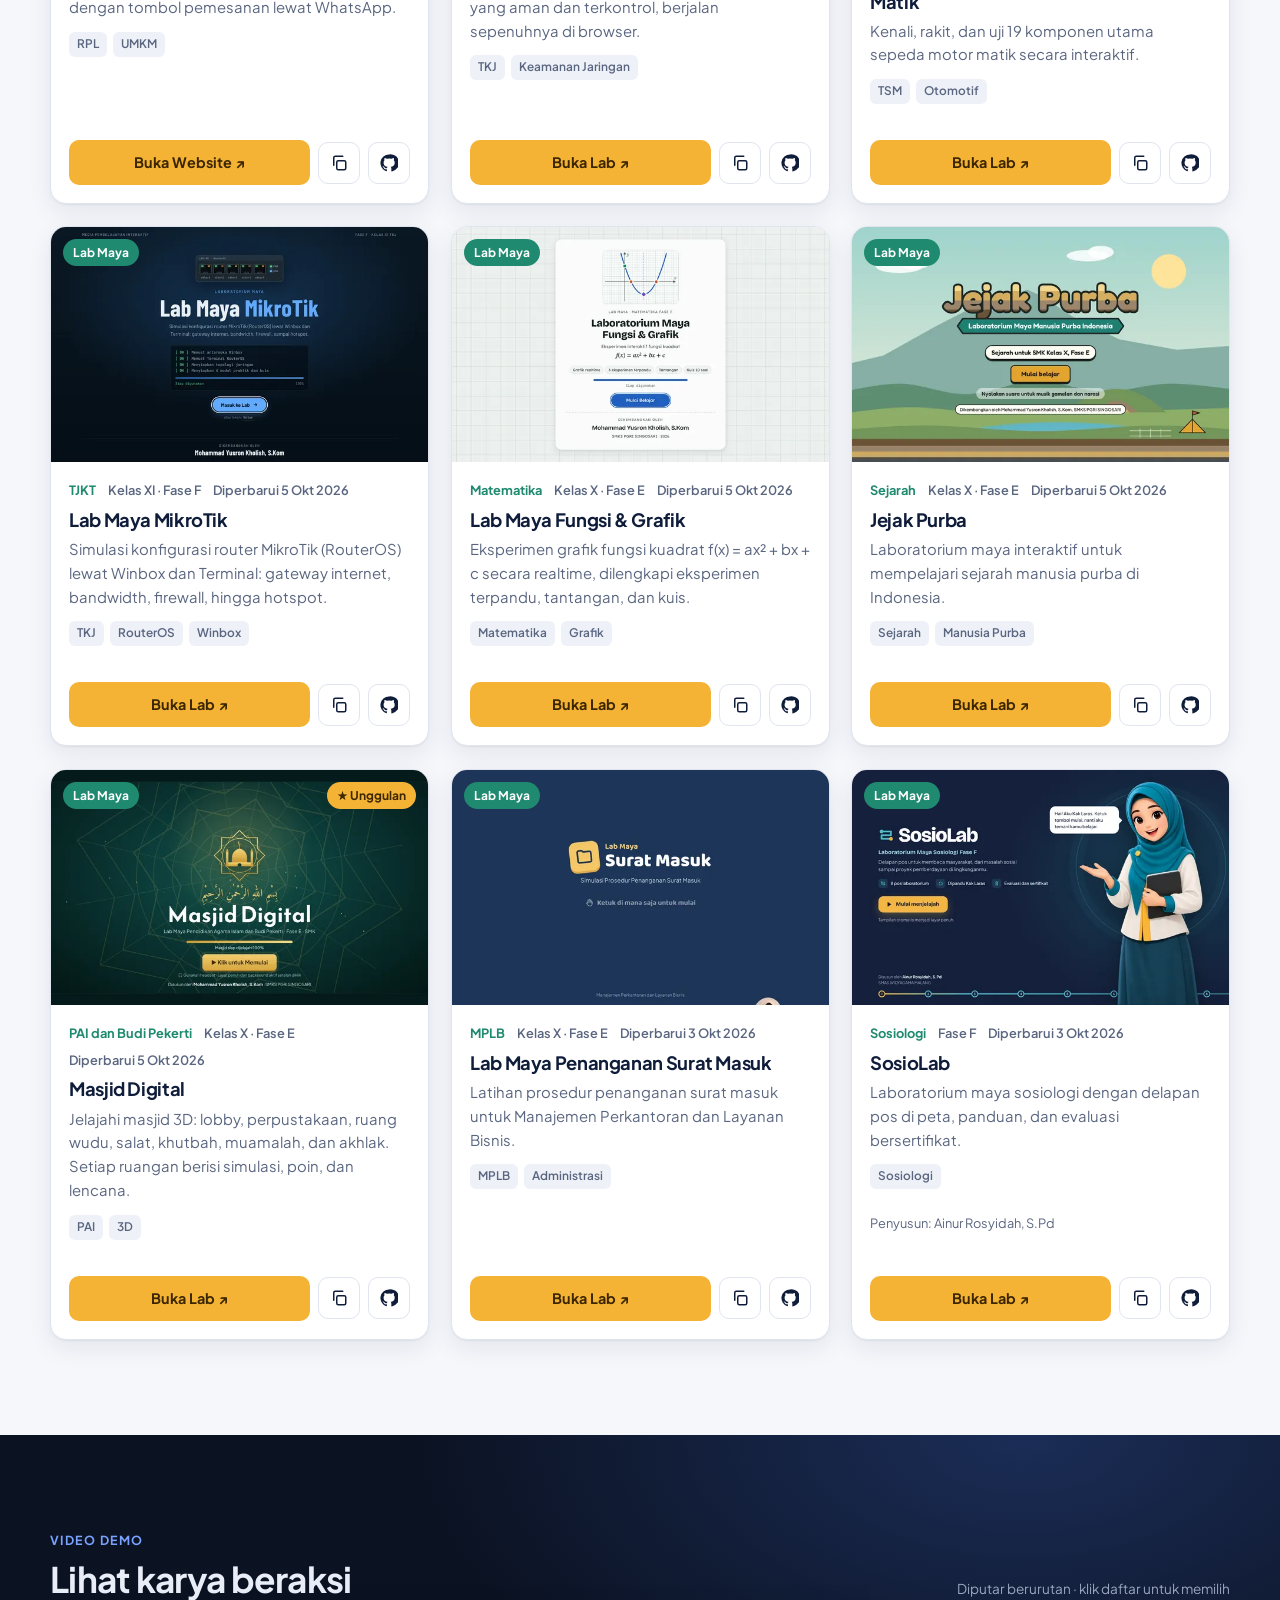
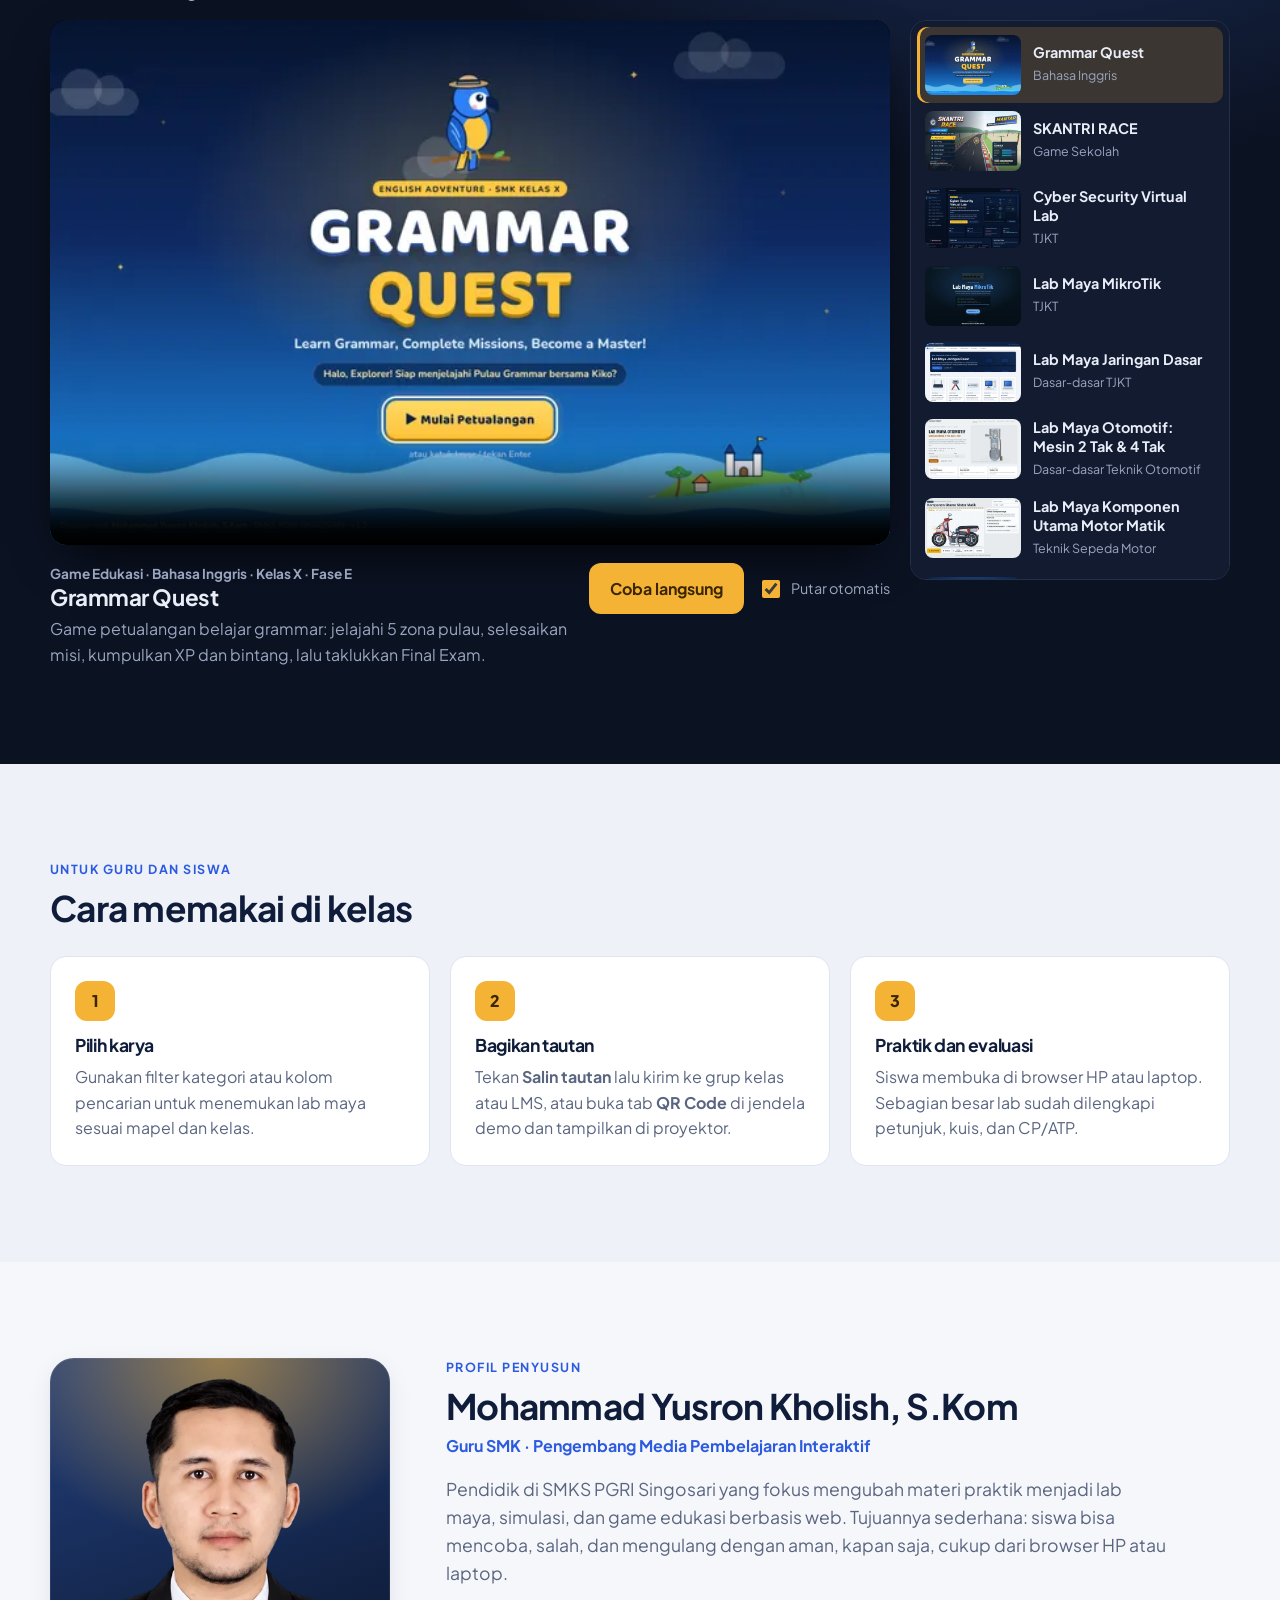
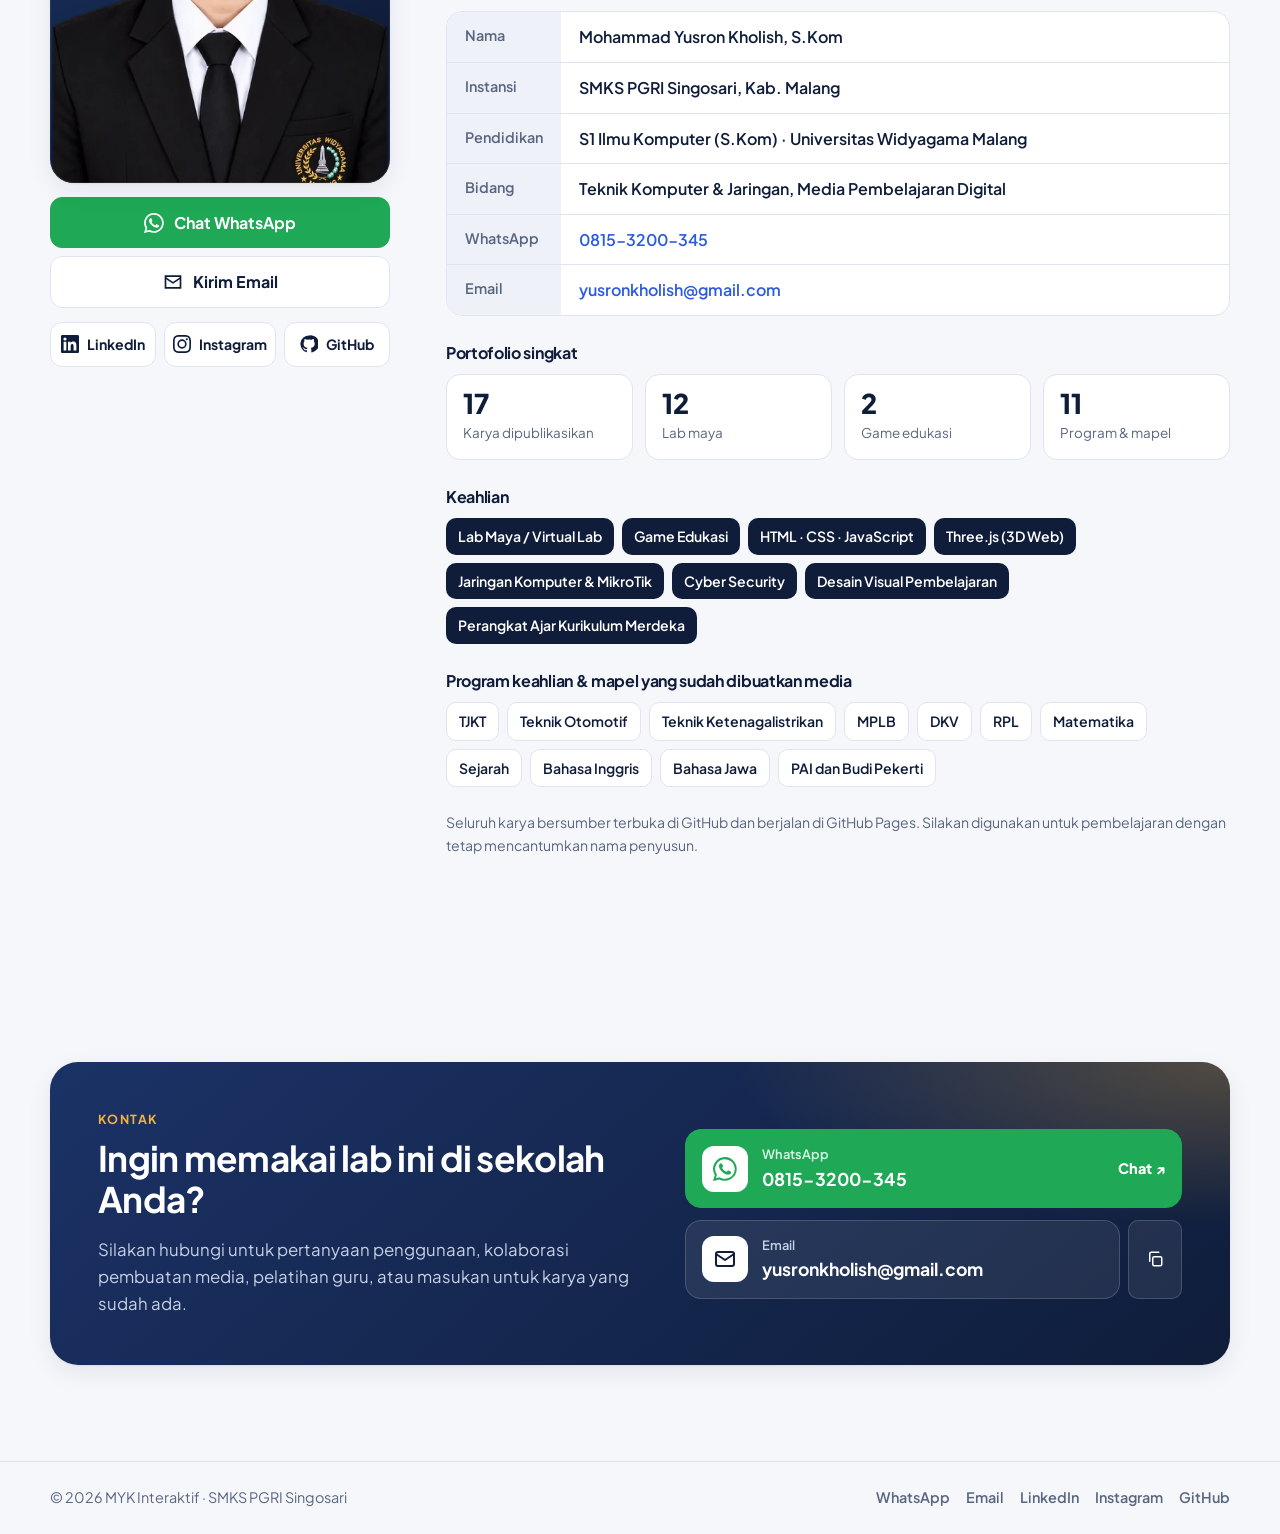
==== commit 23f0184e: "Tambah kontak WhatsApp dan email - Data kontak di PROFIL.kontak (data.js), nomor otomatis diubah ke " ====
--- a/index.html
+++ b/index.html
@@ -36,6 +36,7 @@
         <a href="#video">Video</a>
         <a href="#cara">Cara Pakai</a>
         <a href="#profil">Profil</a>
+        <a href="#kontak">Kontak</a>
       </nav>
       <button class="theme" id="themeBtn" type="button" aria-label="Ganti tema terang/gelap">
         <svg class="i-sun" viewBox="0 0 24 24"><circle cx="12" cy="12" r="4"/><path d="M12 2v2M12 20v2M4.9 4.9l1.4 1.4M17.7 17.7l1.4 1.4M2 12h2M20 12h2M4.9 19.1l1.4-1.4M17.7 6.3l1.4-1.4"/></svg>
@@ -189,6 +190,7 @@
           <div class="profile__photo">
             <img id="pfFoto" src="assets/foto-profil.webp" alt="Foto Mohammad Yusron Kholish, S.Kom" width="480" height="600" loading="lazy">
           </div>
+          <div class="profile__contact" id="pfKontak"></div>
           <div class="profile__social" id="pfSosial"></div>
         </aside>
 
@@ -216,12 +218,43 @@
         </div>
       </div>
     </section>
+
+    <!-- KONTAK -->
+    <section class="section" id="kontak">
+      <div class="wrap">
+        <div class="contact reveal">
+          <div class="contact__text">
+            <p class="eyebrow">Kontak</p>
+            <h2>Ingin memakai lab ini di sekolah Anda?</h2>
+            <p>Silakan hubungi untuk pertanyaan penggunaan, kolaborasi pembuatan media, pelatihan guru, atau masukan untuk karya yang sudah ada.</p>
+          </div>
+          <div class="contact__list">
+            <a class="contact__item contact__item--wa" id="ktWa" target="_blank" rel="noopener">
+              <span class="contact__ic" aria-hidden="true"><svg viewBox="0 0 24 24"><path id="icWa"/></svg></span>
+              <span><small>WhatsApp</small><b id="ktWaNo"></b></span>
+              <span class="contact__go" aria-hidden="true">Chat ↗</span>
+            </a>
+            <div class="contact__row">
+              <a class="contact__item" id="ktMail">
+                <span class="contact__ic" aria-hidden="true"><svg viewBox="0 0 24 24"><rect x="3" y="5" width="18" height="14" rx="2"/><path d="m3 7 9 6 9-6"/></svg></span>
+                <span><small>Email</small><b id="ktMailTxt"></b></span>
+              </a>
+              <button class="icon-btn" type="button" id="ktMailCopy" aria-label="Salin alamat email" title="Salin email">
+                <svg viewBox="0 0 24 24"><rect x="9" y="9" width="12" height="12" rx="2"/><path d="M5 15V5a2 2 0 0 1 2-2h10"/></svg>
+              </button>
+            </div>
+          </div>
+        </div>
+      </div>
+    </section>
   </main>
 
   <footer class="foot">
     <div class="wrap foot__in">
       <p>© <span id="yr"></span> MYK Interaktif · SMKS PGRI Singosari</p>
       <p class="foot__links">
+        <a id="ftWa" target="_blank" rel="noopener">WhatsApp</a>
+        <a id="ftMail">Email</a>
         <a href="https://www.linkedin.com/in/mohammad-yusron-kholish-711801108/" target="_blank" rel="noopener">LinkedIn</a>
         <a href="https://www.instagram.com/myusronk/" target="_blank" rel="noopener">Instagram</a>
         <a href="https://github.com/mykinteraktif" target="_blank" rel="noopener">GitHub</a>
@@ -271,6 +304,10 @@
     </div>
   </dialog>
 
+  <a class="wa-float" id="waFloat" target="_blank" rel="noopener" aria-label="Chat WhatsApp" title="Chat WhatsApp">
+    <svg viewBox="0 0 24 24" aria-hidden="true"><path id="icWa2"/></svg>
+  </a>
+
   <div class="toast" id="toast" role="status" aria-live="polite"></div>
 
   <script src="assets/vendor/qrcode.js" defer></script>
--- a/style.css
+++ b/style.css
@@ -401,11 +401,61 @@
 .card { animation: kartu .5s ease both; }
 @keyframes kartu { from { opacity: 0; transform: translateY(16px); } }
 
+/* ---------- KONTAK ---------- */
+.profile__contact { display: grid; gap: 8px; margin-top: 14px; }
+.pc {
+  display: flex; align-items: center; justify-content: center; gap: 10px; padding: 12px; border-radius: 12px;
+  font-weight: 700; text-decoration: none; background: var(--surface); border: 1px solid var(--line); color: var(--text);
+}
+.pc svg { width: 20px; height: 20px; fill: currentColor; }
+.pc--wa { background: #1fa855; border-color: #1fa855; color: #fff; }
+.pc:hover { transform: translateY(-1px); filter: brightness(1.05); }
+.bio dd a { color: var(--brand); text-decoration: none; }
+.bio dd a:hover { text-decoration: underline; }
+
+.contact {
+  display: grid; grid-template-columns: 1.1fr 1fr; gap: 40px; align-items: center; padding: clamp(28px, 5vw, 48px);
+  border-radius: 28px; color: #fff;
+  background: radial-gradient(70% 90% at 100% 0%, rgba(245, 179, 53, .28), transparent 60%), linear-gradient(140deg, #1b3266, var(--navy));
+  box-shadow: var(--shadow);
+}
+.contact .eyebrow { color: var(--accent); }
+.contact h2 { color: #fff; }
+.contact__text p:last-child { margin: 0; color: #c7d0e4; font-size: 1.05rem; }
+.contact__list { display: grid; gap: 12px; }
+.contact__row { display: flex; gap: 8px; }
+.contact__row .contact__item { flex: 1; min-width: 0; }
+.contact__row .icon-btn { width: 54px; height: auto; background: rgba(255,255,255,.08); border-color: rgba(255,255,255,.16); color: #fff; }
+.contact__item {
+  display: flex; align-items: center; gap: 14px; padding: 14px 16px; border-radius: 16px; text-decoration: none;
+  background: rgba(255,255,255,.08); border: 1px solid rgba(255,255,255,.16); color: #fff; transition: background .2s, transform .2s;
+}
+.contact__item:hover { background: rgba(255,255,255,.14); transform: translateY(-2px); }
+.contact__item small { display: block; font-size: .8rem; color: #c7d0e4; font-weight: 600; }
+.contact__item b { font-size: 1.1rem; overflow-wrap: anywhere; }
+.contact__item > span:nth-child(2) { min-width: 0; }
+.contact__ic { width: 46px; height: 46px; flex: none; border-radius: 12px; display: grid; place-items: center; background: #fff; color: var(--navy); }
+.contact__ic svg { width: 24px; height: 24px; fill: none; stroke: currentColor; stroke-width: 2; stroke-linecap: round; stroke-linejoin: round; }
+.contact__item--wa { background: #1fa855; border-color: #1fa855; }
+.contact__item--wa:hover { background: #22b85d; }
+.contact__item--wa .contact__ic { color: #1fa855; }
+.contact__item--wa .contact__ic svg { fill: currentColor; stroke: none; }
+.contact__item--wa small { color: #dcfce7; }
+.contact__go { margin-left: auto; font-weight: 800; font-size: .9rem; white-space: nowrap; }
+
+.wa-float {
+  position: fixed; right: 20px; bottom: 20px; z-index: 40; width: 58px; height: 58px; border-radius: 50%;
+  display: grid; place-items: center; background: #1fa855; color: #fff;
+  box-shadow: 0 10px 24px -6px rgba(31, 168, 85, .6); transition: transform .2s;
+}
+.wa-float:hover { transform: scale(1.08); }
+.wa-float svg { width: 30px; height: 30px; fill: currentColor; }
+
 /* ---------- FOOTER ---------- */
 .foot { border-top: 1px solid var(--line); padding: 24px 0; font-size: .9rem; color: var(--muted); }
 .foot__in { display: flex; justify-content: space-between; gap: 12px; flex-wrap: wrap; }
 .foot p { margin: 0; }
-.foot__links { display: flex; gap: 16px; }
+.foot__links { display: flex; gap: 16px; flex-wrap: wrap; }
 .foot a { text-decoration: none; font-weight: 600; }
 .foot a:hover { color: var(--text); }
 
@@ -425,6 +475,11 @@
   .playlist { display: flex; gap: 6px; max-height: none; overflow-x: auto; }
   .playlist li { flex: 0 0 220px; }
   .steps { grid-template-columns: 1fr; }
+  .contact { grid-template-columns: 1fr; gap: 24px; }
+  .foot { padding-bottom: 96px; }
+  .contact__item { gap: 12px; padding: 12px; }
+  .contact__item b { font-size: 1rem; }
+  .contact__ic { width: 40px; height: 40px; }
   .profile__in { grid-template-columns: 1fr; gap: 32px; }
   .profile__card { position: static; max-width: 340px; width: 100%; margin-inline: auto; }
   .pstats { grid-template-columns: repeat(2, 1fr); }
@@ -436,6 +491,9 @@
   .stats dd { font-size: 1.6rem; }
   .toolbar__right, .search { width: 100%; min-width: 0; }
   .search { flex: 1; }
+  .contact { padding: 26px 18px; border-radius: 22px; }
+  .contact__row .icon-btn { width: 46px; }
+  .contact__item b { font-size: .9rem; }
   .bio { grid-template-columns: 1fr; }
   .bio dt { padding-bottom: 4px; border-bottom: 0; }
   .bio dd { padding-top: 0; background: var(--surface-2); }
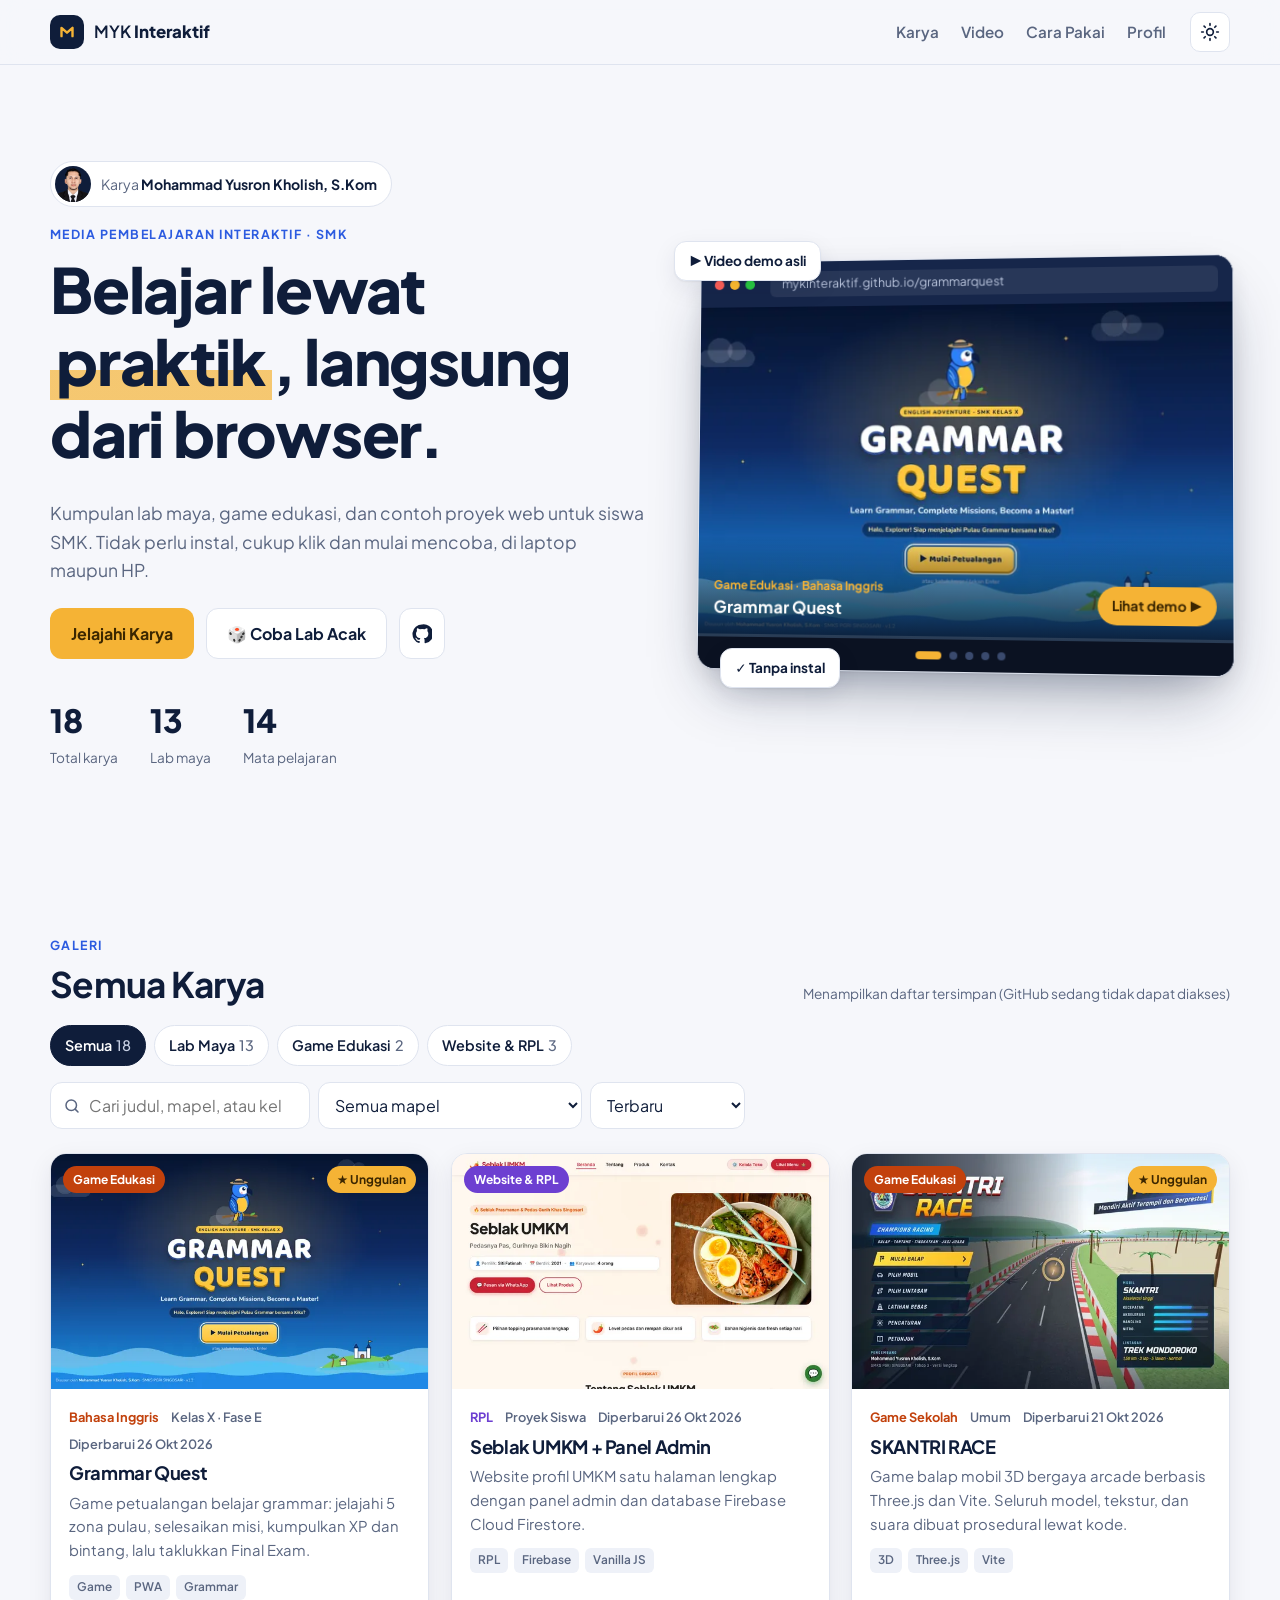
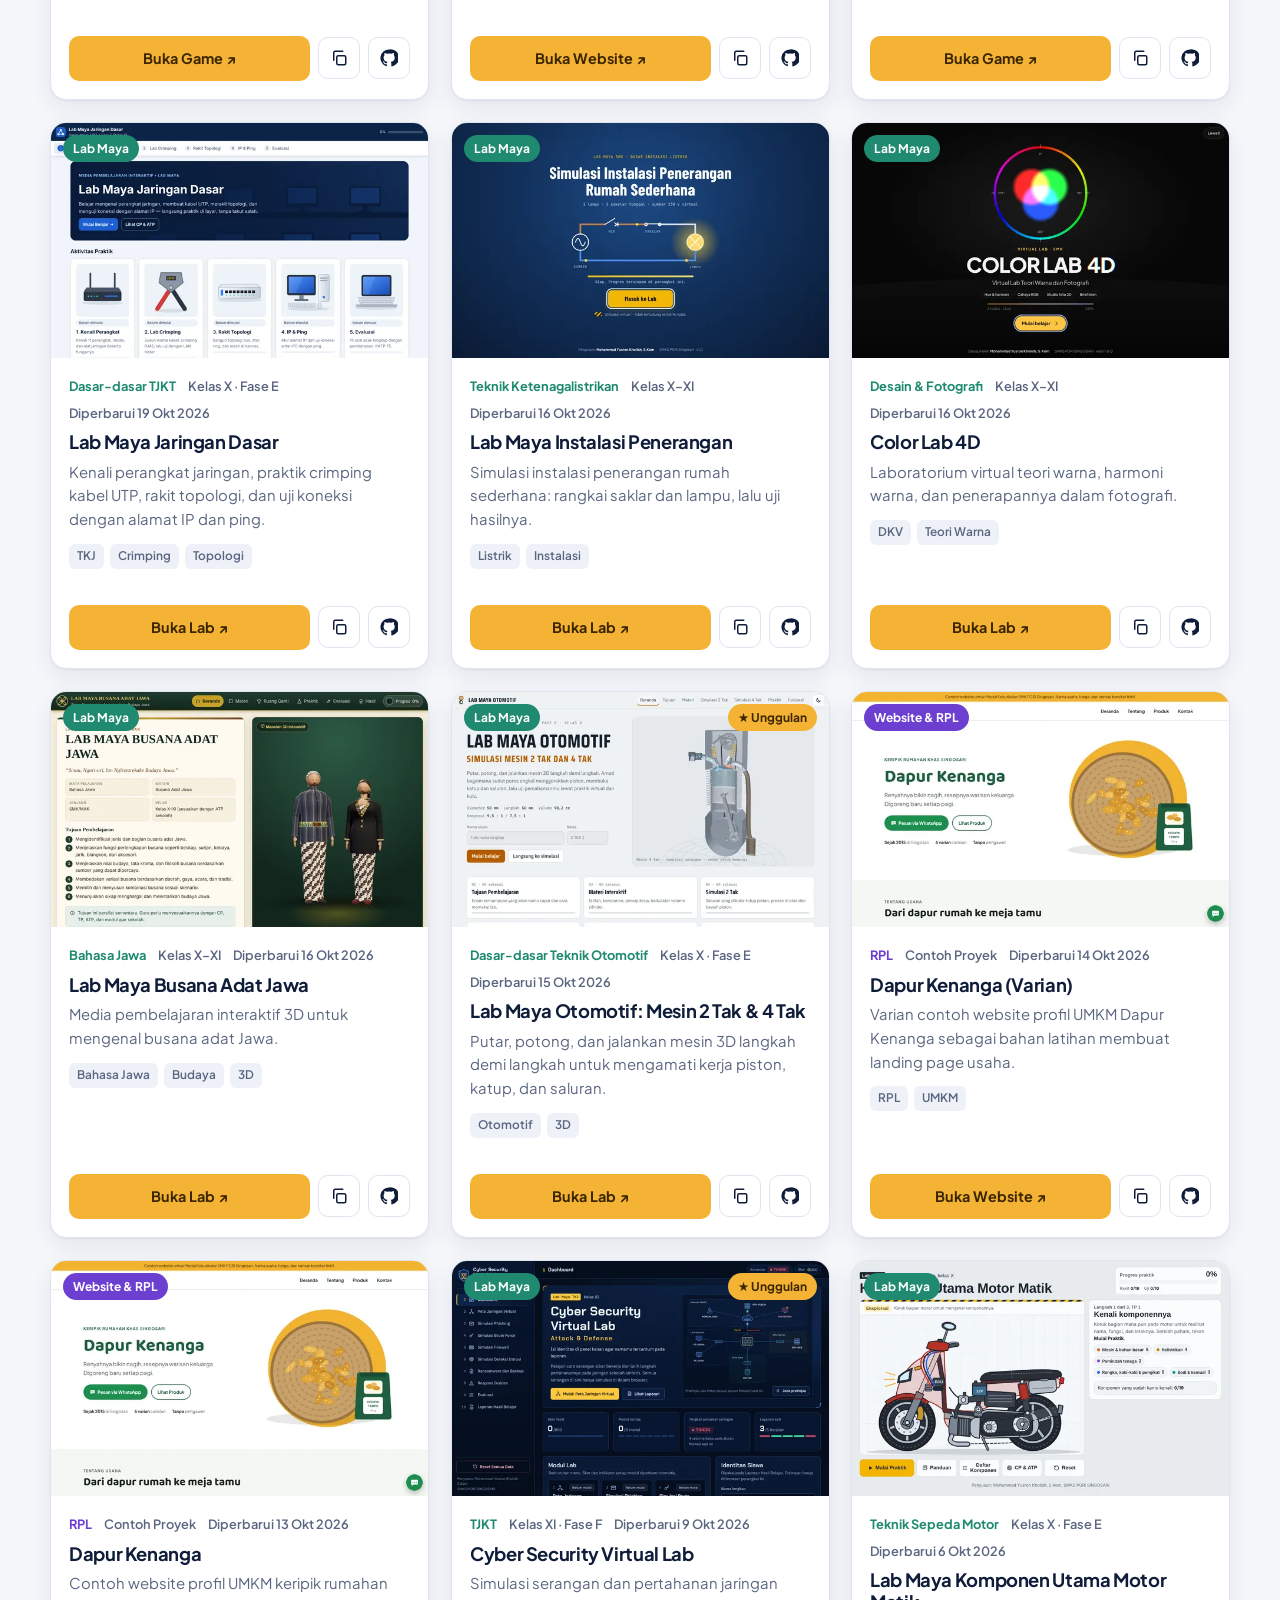
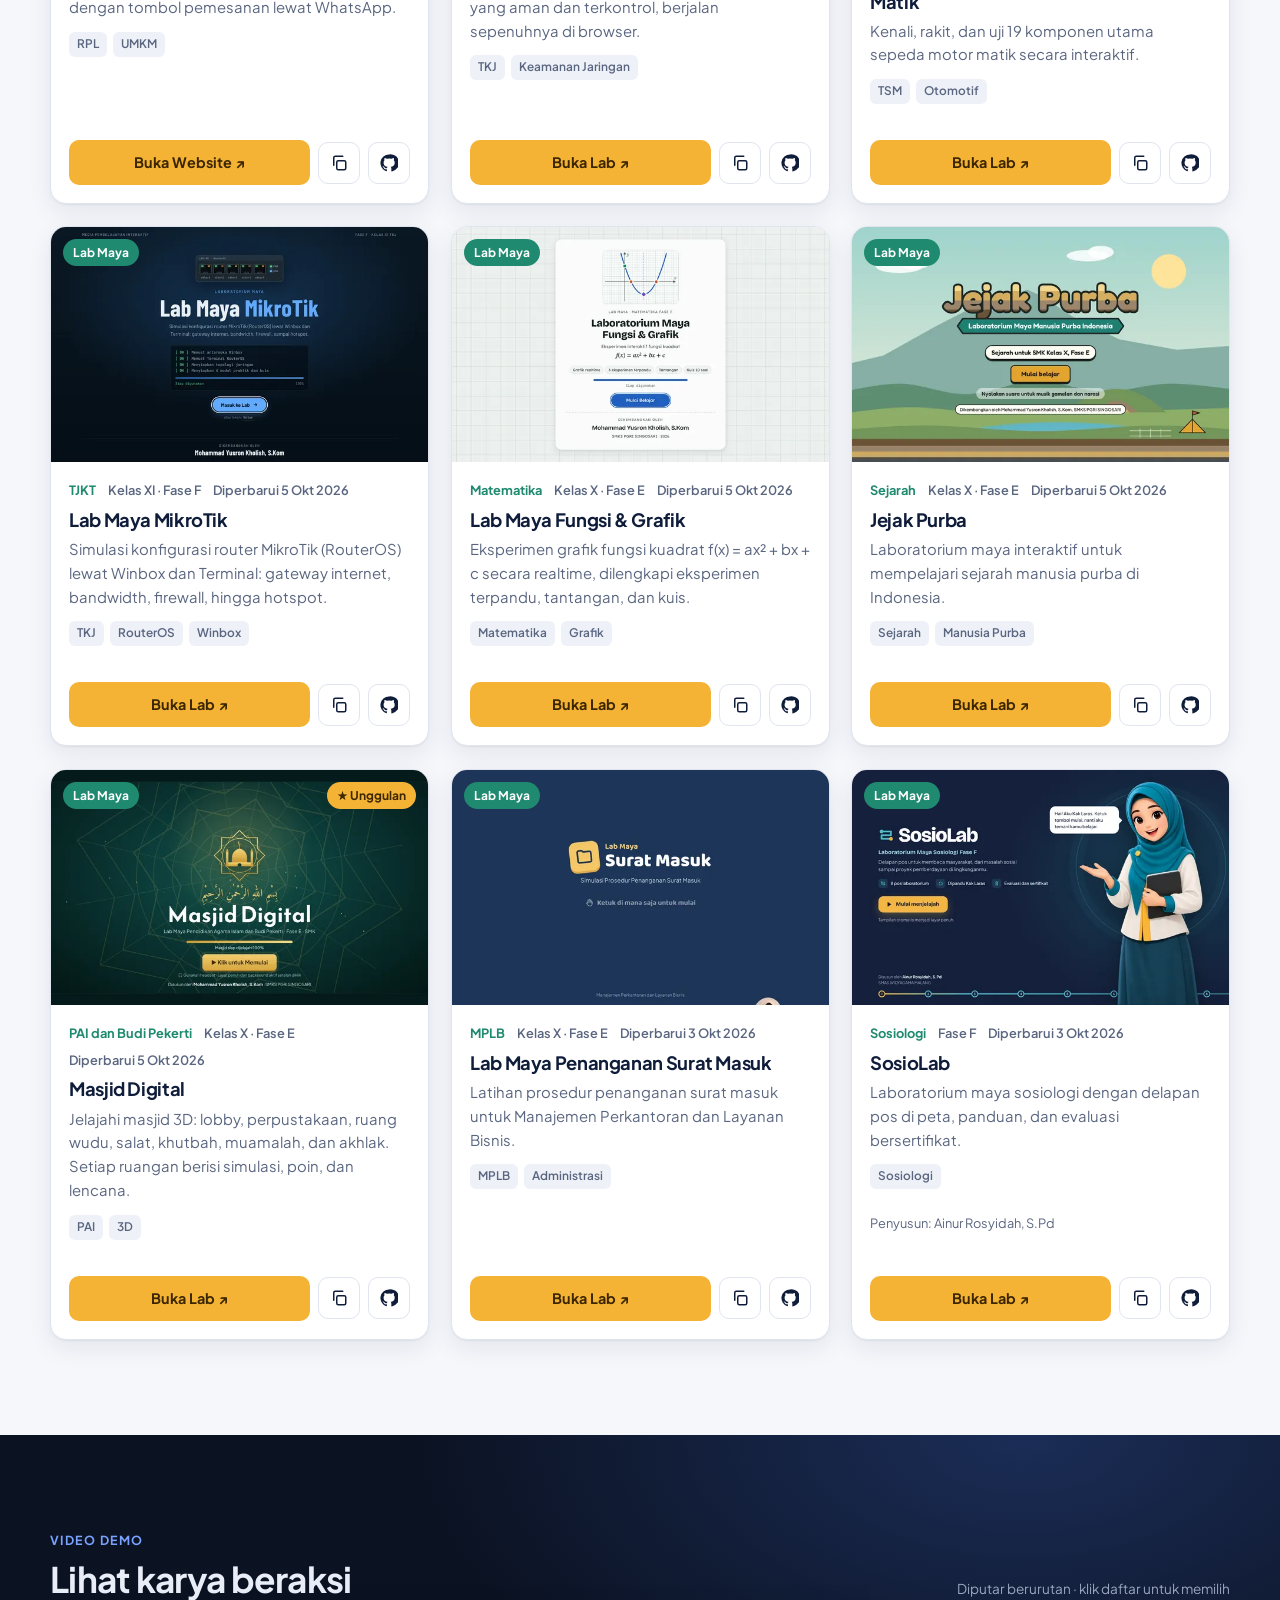
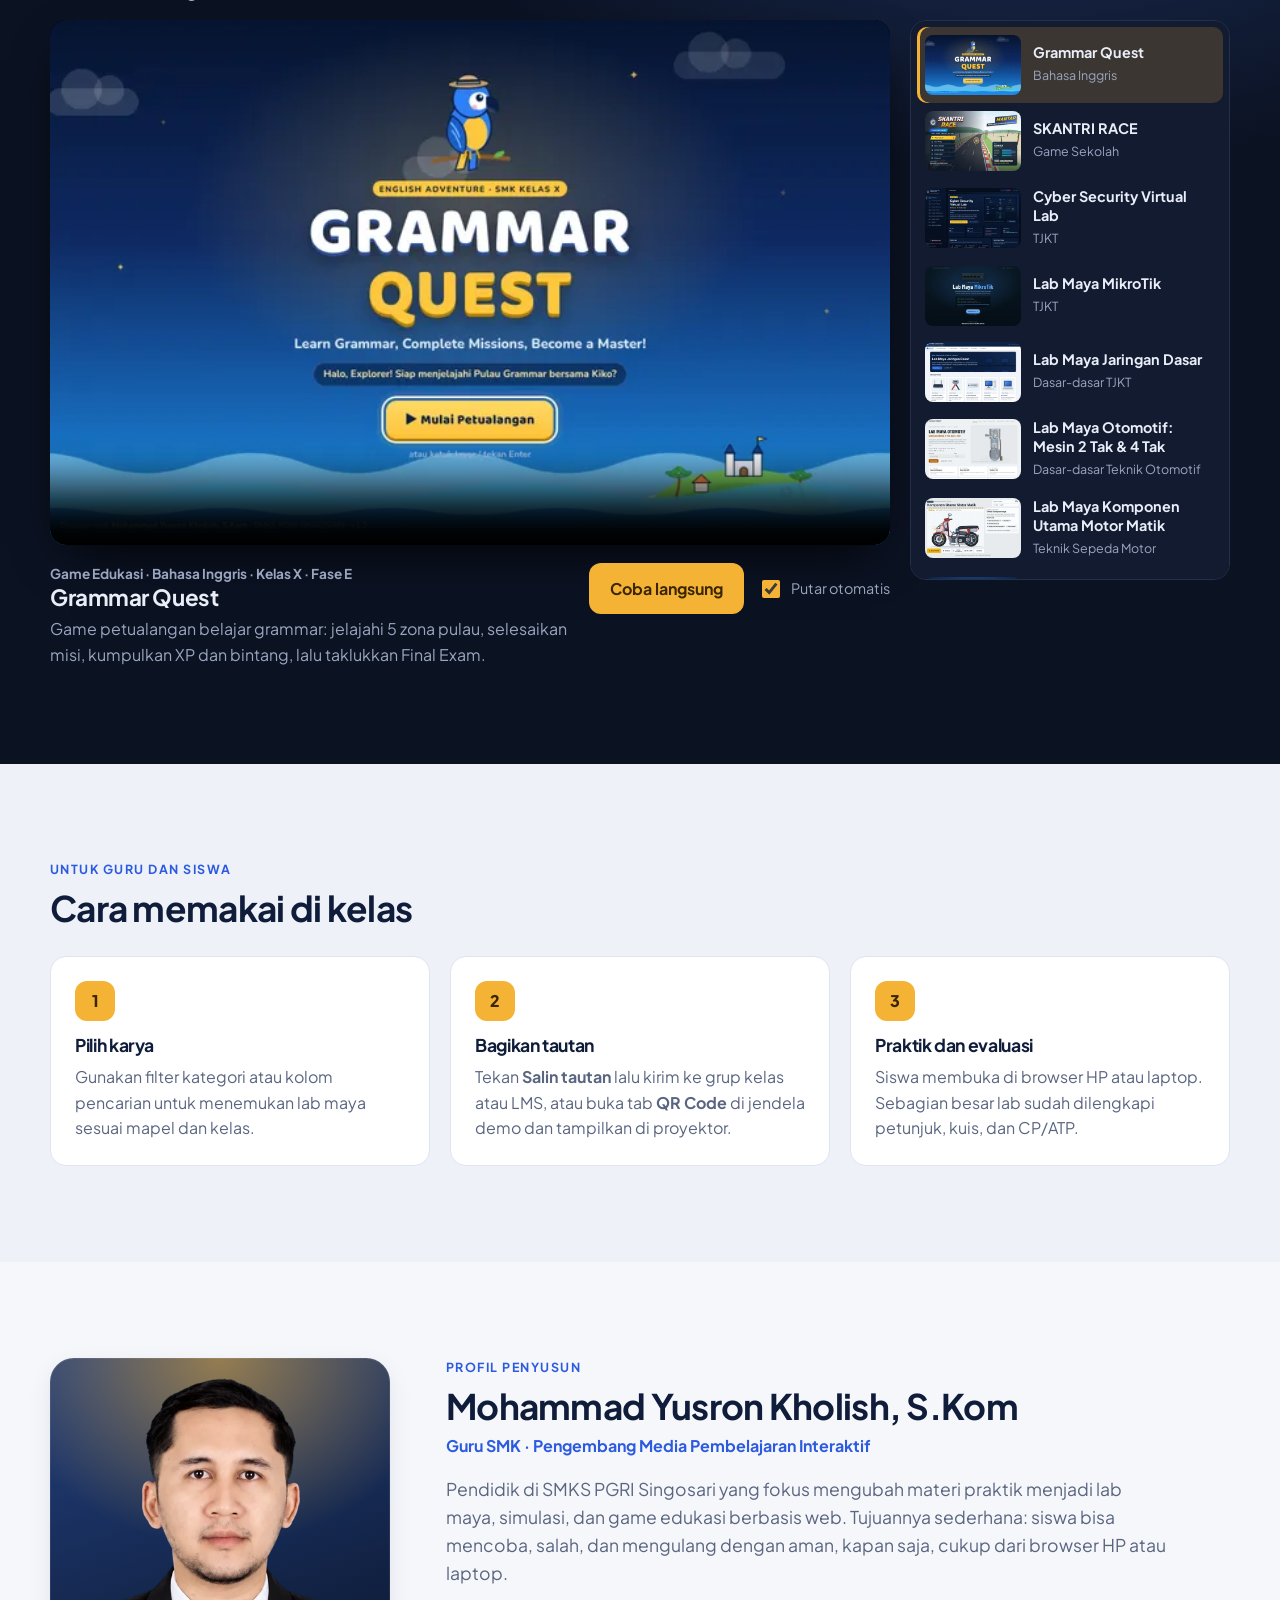
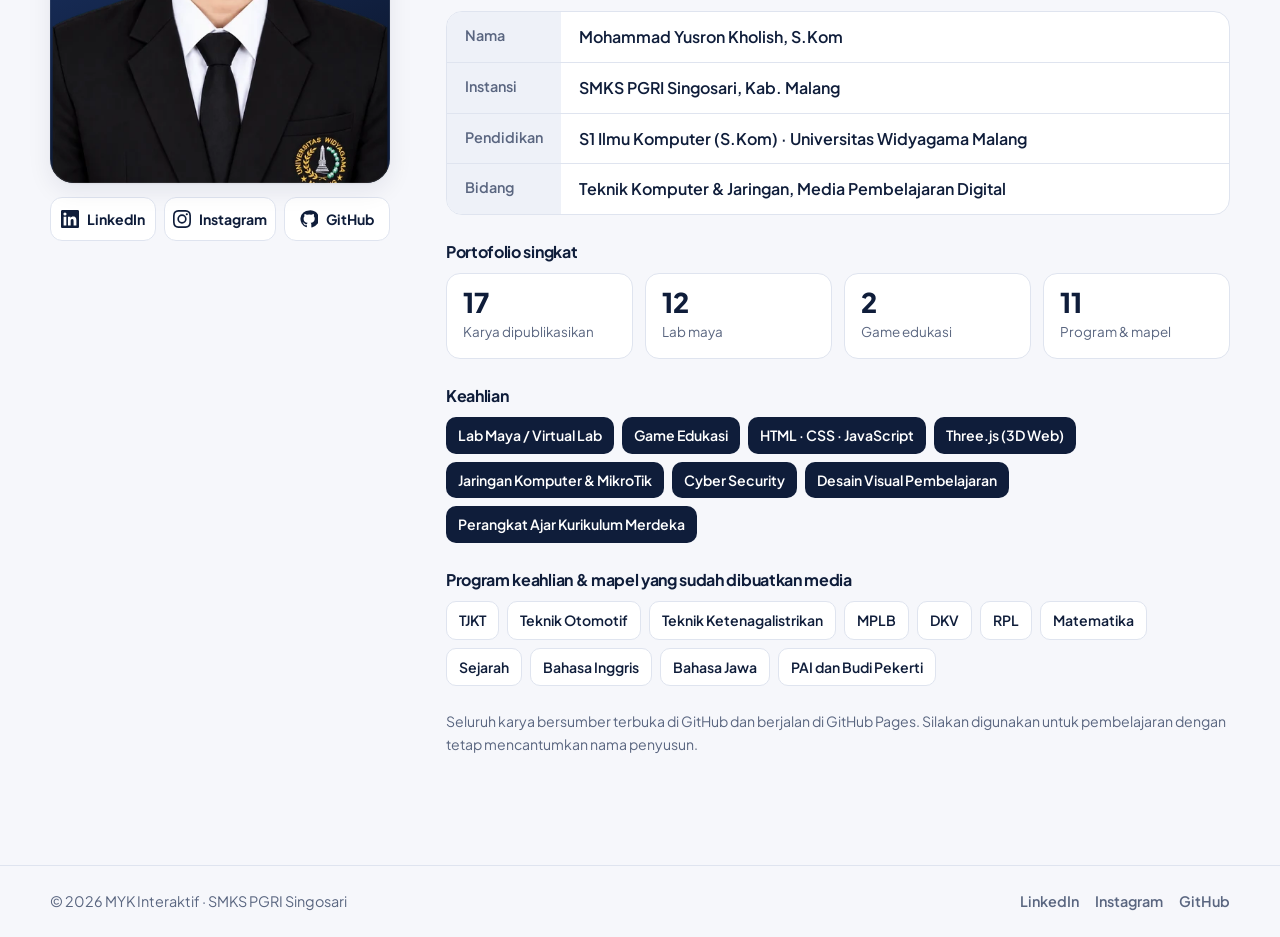
==== commit 4fbf0625: "Batalkan penambahan kontak WhatsApp dan email This reverts commit 23f0184 atas permintaan pengguna. " ====
--- a/index.html
+++ b/index.html
@@ -36,7 +36,6 @@
         <a href="#video">Video</a>
         <a href="#cara">Cara Pakai</a>
         <a href="#profil">Profil</a>
-        <a href="#kontak">Kontak</a>
       </nav>
       <button class="theme" id="themeBtn" type="button" aria-label="Ganti tema terang/gelap">
         <svg class="i-sun" viewBox="0 0 24 24"><circle cx="12" cy="12" r="4"/><path d="M12 2v2M12 20v2M4.9 4.9l1.4 1.4M17.7 17.7l1.4 1.4M2 12h2M20 12h2M4.9 19.1l1.4-1.4M17.7 6.3l1.4-1.4"/></svg>
@@ -190,7 +189,6 @@
           <div class="profile__photo">
             <img id="pfFoto" src="assets/foto-profil.webp" alt="Foto Mohammad Yusron Kholish, S.Kom" width="480" height="600" loading="lazy">
           </div>
-          <div class="profile__contact" id="pfKontak"></div>
           <div class="profile__social" id="pfSosial"></div>
         </aside>
 
@@ -218,43 +216,12 @@
         </div>
       </div>
     </section>
-
-    <!-- KONTAK -->
-    <section class="section" id="kontak">
-      <div class="wrap">
-        <div class="contact reveal">
-          <div class="contact__text">
-            <p class="eyebrow">Kontak</p>
-            <h2>Ingin memakai lab ini di sekolah Anda?</h2>
-            <p>Silakan hubungi untuk pertanyaan penggunaan, kolaborasi pembuatan media, pelatihan guru, atau masukan untuk karya yang sudah ada.</p>
-          </div>
-          <div class="contact__list">
-            <a class="contact__item contact__item--wa" id="ktWa" target="_blank" rel="noopener">
-              <span class="contact__ic" aria-hidden="true"><svg viewBox="0 0 24 24"><path id="icWa"/></svg></span>
-              <span><small>WhatsApp</small><b id="ktWaNo"></b></span>
-              <span class="contact__go" aria-hidden="true">Chat ↗</span>
-            </a>
-            <div class="contact__row">
-              <a class="contact__item" id="ktMail">
-                <span class="contact__ic" aria-hidden="true"><svg viewBox="0 0 24 24"><rect x="3" y="5" width="18" height="14" rx="2"/><path d="m3 7 9 6 9-6"/></svg></span>
-                <span><small>Email</small><b id="ktMailTxt"></b></span>
-              </a>
-              <button class="icon-btn" type="button" id="ktMailCopy" aria-label="Salin alamat email" title="Salin email">
-                <svg viewBox="0 0 24 24"><rect x="9" y="9" width="12" height="12" rx="2"/><path d="M5 15V5a2 2 0 0 1 2-2h10"/></svg>
-              </button>
-            </div>
-          </div>
-        </div>
-      </div>
-    </section>
   </main>
 
   <footer class="foot">
     <div class="wrap foot__in">
       <p>© <span id="yr"></span> MYK Interaktif · SMKS PGRI Singosari</p>
       <p class="foot__links">
-        <a id="ftWa" target="_blank" rel="noopener">WhatsApp</a>
-        <a id="ftMail">Email</a>
         <a href="https://www.linkedin.com/in/mohammad-yusron-kholish-711801108/" target="_blank" rel="noopener">LinkedIn</a>
         <a href="https://www.instagram.com/myusronk/" target="_blank" rel="noopener">Instagram</a>
         <a href="https://github.com/mykinteraktif" target="_blank" rel="noopener">GitHub</a>
@@ -304,10 +271,6 @@
     </div>
   </dialog>
 
-  <a class="wa-float" id="waFloat" target="_blank" rel="noopener" aria-label="Chat WhatsApp" title="Chat WhatsApp">
-    <svg viewBox="0 0 24 24" aria-hidden="true"><path id="icWa2"/></svg>
-  </a>
-
   <div class="toast" id="toast" role="status" aria-live="polite"></div>
 
   <script src="assets/vendor/qrcode.js" defer></script>
--- a/style.css
+++ b/style.css
@@ -401,61 +401,11 @@
 .card { animation: kartu .5s ease both; }
 @keyframes kartu { from { opacity: 0; transform: translateY(16px); } }
 
-/* ---------- KONTAK ---------- */
-.profile__contact { display: grid; gap: 8px; margin-top: 14px; }
-.pc {
-  display: flex; align-items: center; justify-content: center; gap: 10px; padding: 12px; border-radius: 12px;
-  font-weight: 700; text-decoration: none; background: var(--surface); border: 1px solid var(--line); color: var(--text);
-}
-.pc svg { width: 20px; height: 20px; fill: currentColor; }
-.pc--wa { background: #1fa855; border-color: #1fa855; color: #fff; }
-.pc:hover { transform: translateY(-1px); filter: brightness(1.05); }
-.bio dd a { color: var(--brand); text-decoration: none; }
-.bio dd a:hover { text-decoration: underline; }
-
-.contact {
-  display: grid; grid-template-columns: 1.1fr 1fr; gap: 40px; align-items: center; padding: clamp(28px, 5vw, 48px);
-  border-radius: 28px; color: #fff;
-  background: radial-gradient(70% 90% at 100% 0%, rgba(245, 179, 53, .28), transparent 60%), linear-gradient(140deg, #1b3266, var(--navy));
-  box-shadow: var(--shadow);
-}
-.contact .eyebrow { color: var(--accent); }
-.contact h2 { color: #fff; }
-.contact__text p:last-child { margin: 0; color: #c7d0e4; font-size: 1.05rem; }
-.contact__list { display: grid; gap: 12px; }
-.contact__row { display: flex; gap: 8px; }
-.contact__row .contact__item { flex: 1; min-width: 0; }
-.contact__row .icon-btn { width: 54px; height: auto; background: rgba(255,255,255,.08); border-color: rgba(255,255,255,.16); color: #fff; }
-.contact__item {
-  display: flex; align-items: center; gap: 14px; padding: 14px 16px; border-radius: 16px; text-decoration: none;
-  background: rgba(255,255,255,.08); border: 1px solid rgba(255,255,255,.16); color: #fff; transition: background .2s, transform .2s;
-}
-.contact__item:hover { background: rgba(255,255,255,.14); transform: translateY(-2px); }
-.contact__item small { display: block; font-size: .8rem; color: #c7d0e4; font-weight: 600; }
-.contact__item b { font-size: 1.1rem; overflow-wrap: anywhere; }
-.contact__item > span:nth-child(2) { min-width: 0; }
-.contact__ic { width: 46px; height: 46px; flex: none; border-radius: 12px; display: grid; place-items: center; background: #fff; color: var(--navy); }
-.contact__ic svg { width: 24px; height: 24px; fill: none; stroke: currentColor; stroke-width: 2; stroke-linecap: round; stroke-linejoin: round; }
-.contact__item--wa { background: #1fa855; border-color: #1fa855; }
-.contact__item--wa:hover { background: #22b85d; }
-.contact__item--wa .contact__ic { color: #1fa855; }
-.contact__item--wa .contact__ic svg { fill: currentColor; stroke: none; }
-.contact__item--wa small { color: #dcfce7; }
-.contact__go { margin-left: auto; font-weight: 800; font-size: .9rem; white-space: nowrap; }
-
-.wa-float {
-  position: fixed; right: 20px; bottom: 20px; z-index: 40; width: 58px; height: 58px; border-radius: 50%;
-  display: grid; place-items: center; background: #1fa855; color: #fff;
-  box-shadow: 0 10px 24px -6px rgba(31, 168, 85, .6); transition: transform .2s;
-}
-.wa-float:hover { transform: scale(1.08); }
-.wa-float svg { width: 30px; height: 30px; fill: currentColor; }
-
 /* ---------- FOOTER ---------- */
 .foot { border-top: 1px solid var(--line); padding: 24px 0; font-size: .9rem; color: var(--muted); }
 .foot__in { display: flex; justify-content: space-between; gap: 12px; flex-wrap: wrap; }
 .foot p { margin: 0; }
-.foot__links { display: flex; gap: 16px; flex-wrap: wrap; }
+.foot__links { display: flex; gap: 16px; }
 .foot a { text-decoration: none; font-weight: 600; }
 .foot a:hover { color: var(--text); }
 
@@ -475,11 +425,6 @@
   .playlist { display: flex; gap: 6px; max-height: none; overflow-x: auto; }
   .playlist li { flex: 0 0 220px; }
   .steps { grid-template-columns: 1fr; }
-  .contact { grid-template-columns: 1fr; gap: 24px; }
-  .foot { padding-bottom: 96px; }
-  .contact__item { gap: 12px; padding: 12px; }
-  .contact__item b { font-size: 1rem; }
-  .contact__ic { width: 40px; height: 40px; }
   .profile__in { grid-template-columns: 1fr; gap: 32px; }
   .profile__card { position: static; max-width: 340px; width: 100%; margin-inline: auto; }
   .pstats { grid-template-columns: repeat(2, 1fr); }
@@ -491,9 +436,6 @@
   .stats dd { font-size: 1.6rem; }
   .toolbar__right, .search { width: 100%; min-width: 0; }
   .search { flex: 1; }
-  .contact { padding: 26px 18px; border-radius: 22px; }
-  .contact__row .icon-btn { width: 46px; }
-  .contact__item b { font-size: .9rem; }
   .bio { grid-template-columns: 1fr; }
   .bio dt { padding-bottom: 4px; border-bottom: 0; }
   .bio dd { padding-top: 0; background: var(--surface-2); }
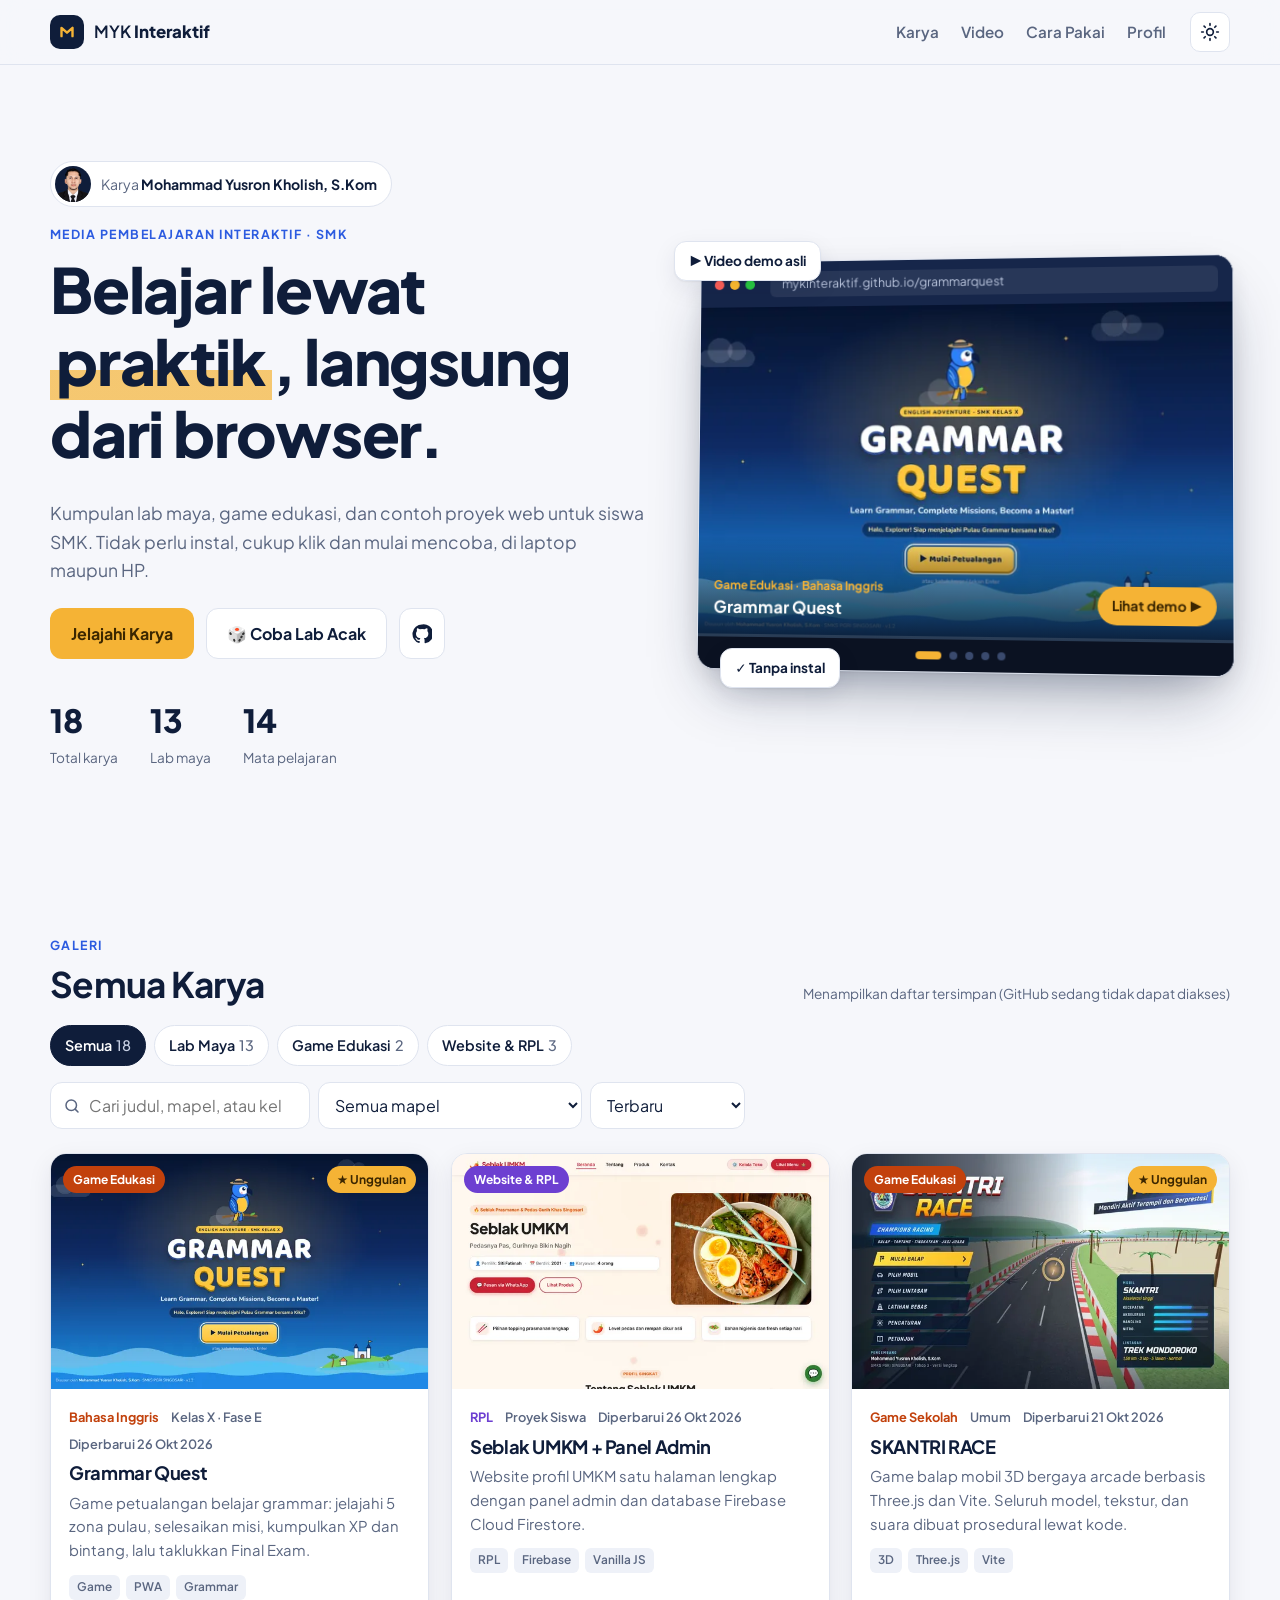
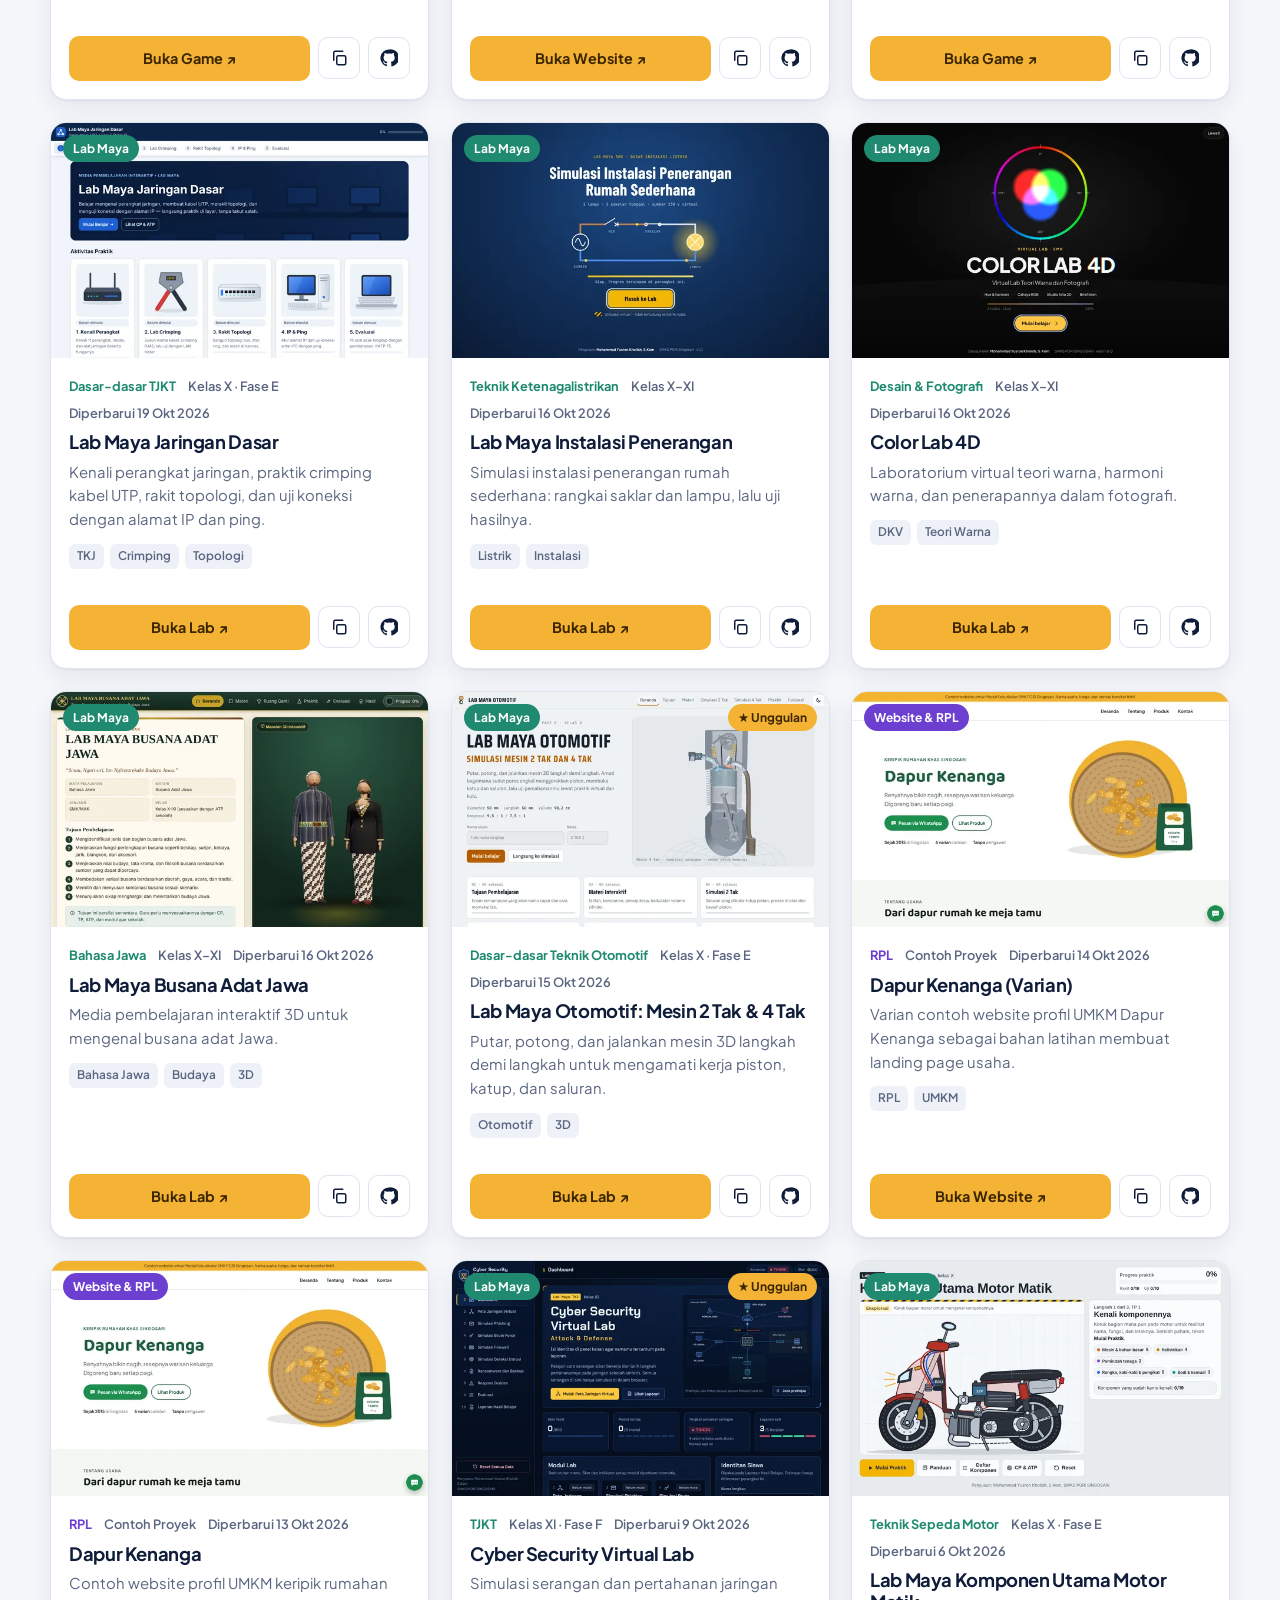
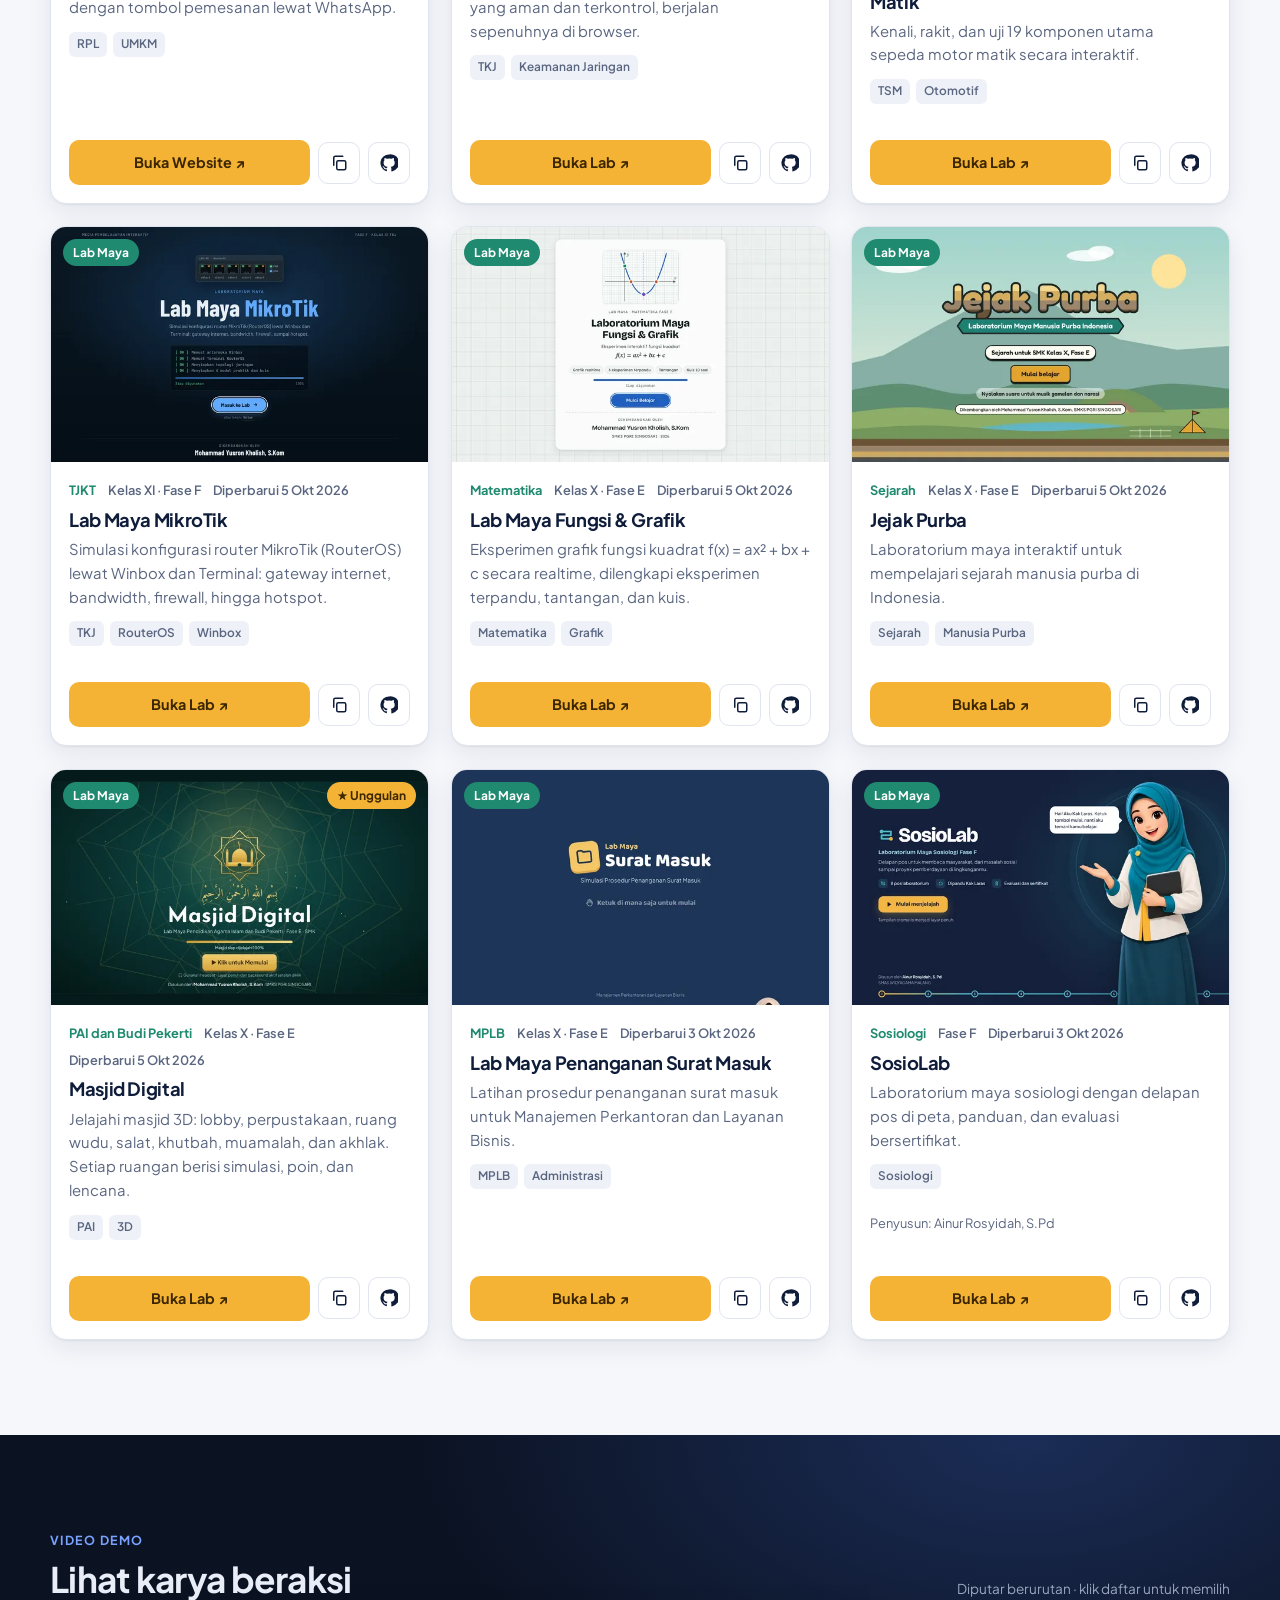
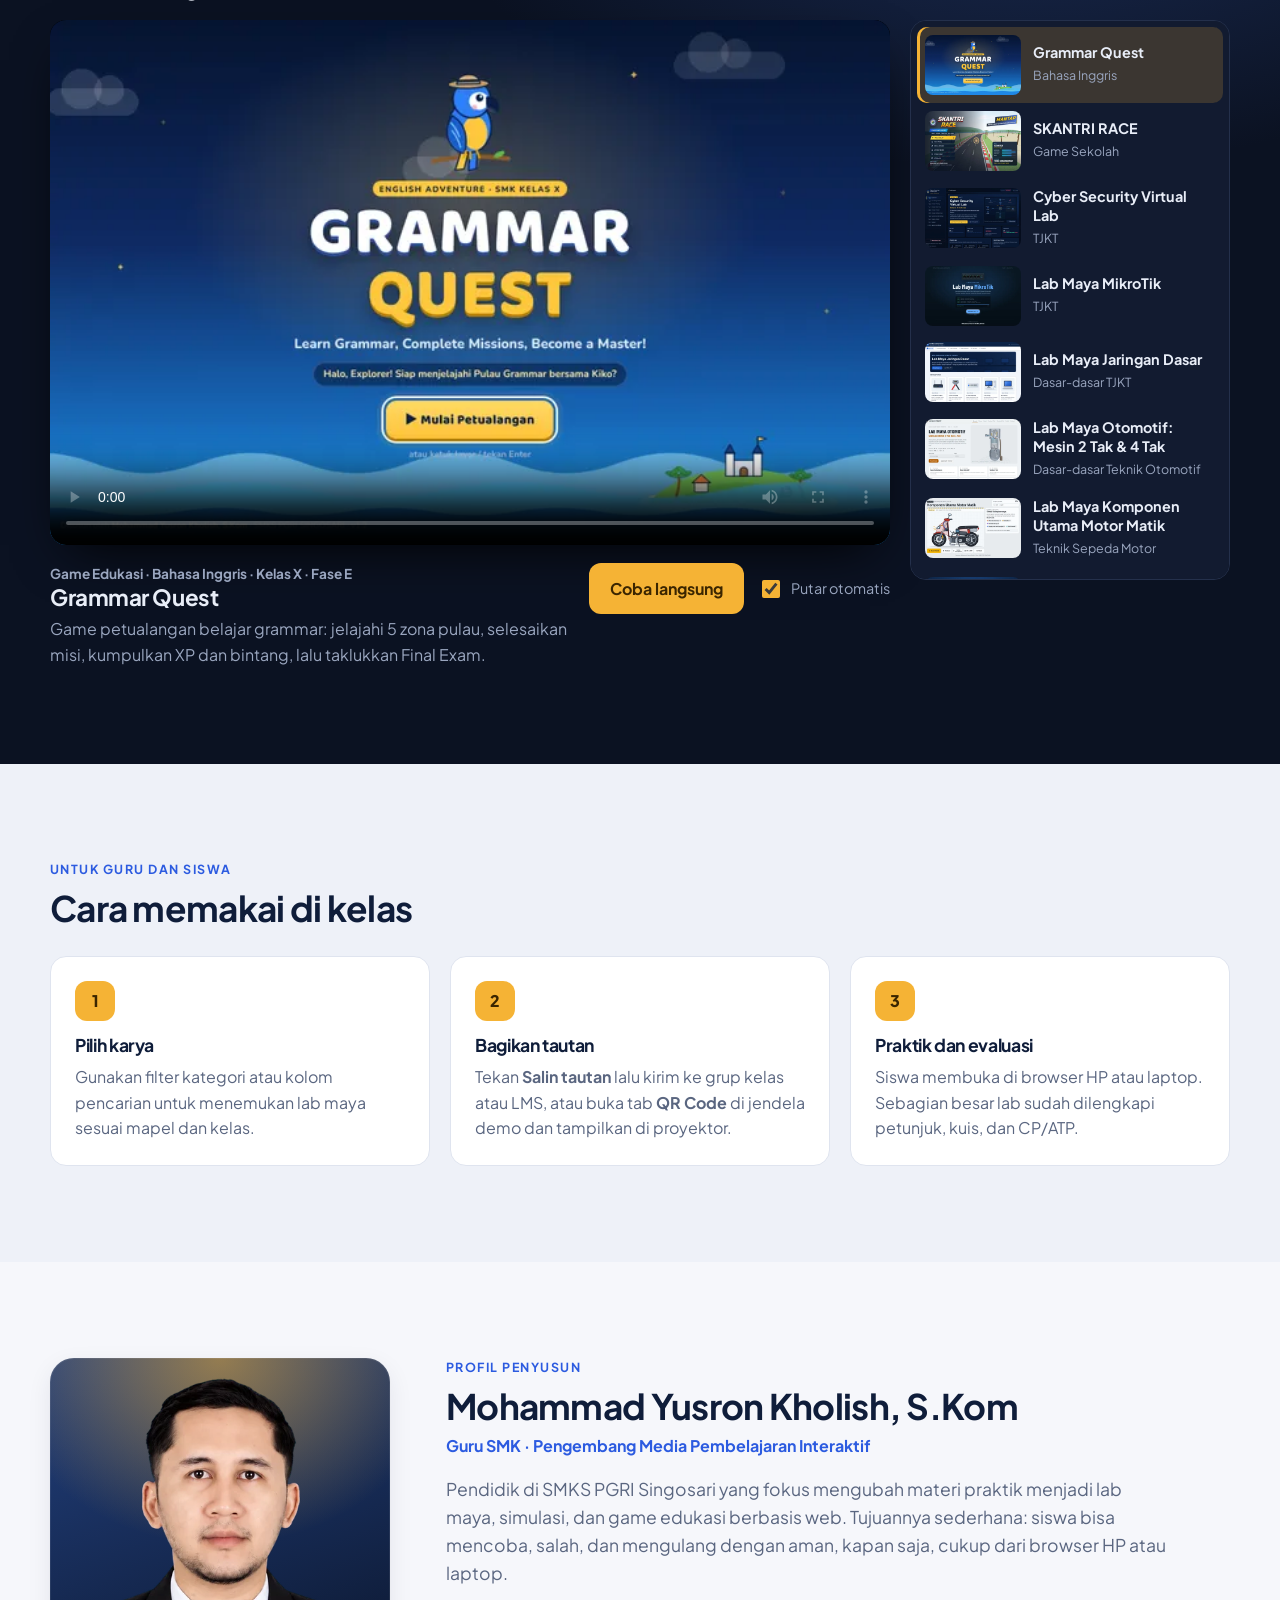
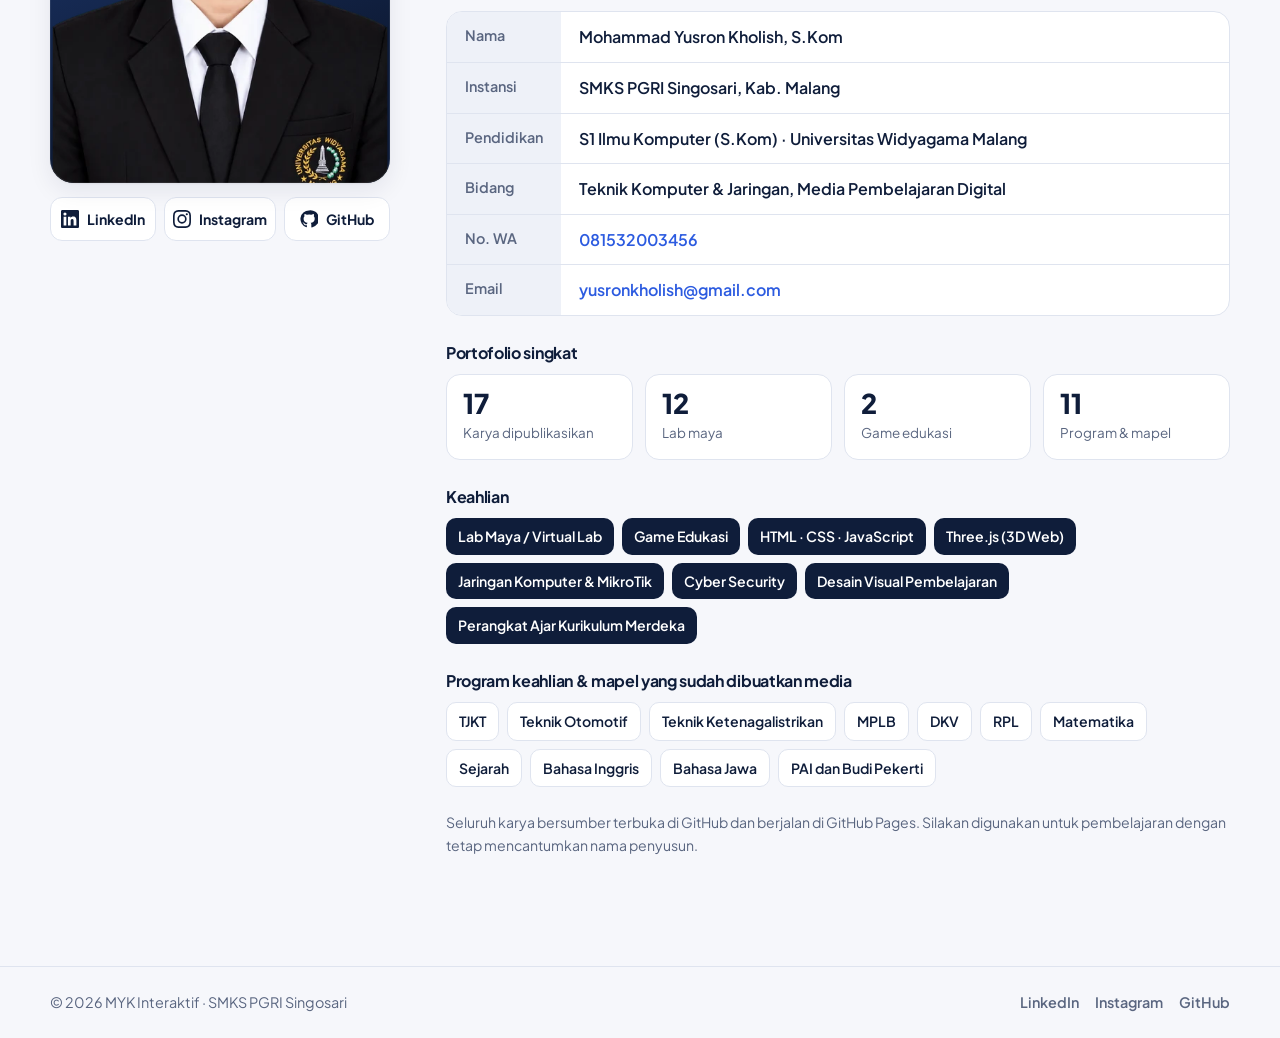
==== commit 3e722bc0: "Tambah penanda versi pada CSS dan JS untuk mencegah cache usang Browser sempat menampilkan HTML lama" ====
--- a/index.html
+++ b/index.html
@@ -18,7 +18,7 @@
   <link rel="preconnect" href="https://fonts.googleapis.com">
   <link rel="preconnect" href="https://fonts.gstatic.com" crossorigin>
   <link href="https://fonts.googleapis.com/css2?family=Plus+Jakarta+Sans:wght@400;500;600;700;800&display=swap" rel="stylesheet">
-  <link rel="stylesheet" href="style.css">
+  <link rel="stylesheet" href="style.css?v=20261030">
 </head>
 <body>
   <a class="skip" href="#karya">Lewati ke daftar karya</a>
@@ -274,7 +274,7 @@
   <div class="toast" id="toast" role="status" aria-live="polite"></div>
 
   <script src="assets/vendor/qrcode.js" defer></script>
-  <script src="data.js" defer></script>
-  <script src="script.js" defer></script>
+  <script src="data.js?v=20261030" defer></script>
+  <script src="script.js?v=20261030" defer></script>
 </body>
 </html>
--- a/style.css
+++ b/style.css
@@ -313,6 +313,8 @@
 .bio dt { color: var(--muted); font-size: .9rem; font-weight: 600; background: var(--surface-2); }
 .bio dd { font-weight: 600; }
 .bio dt:nth-last-of-type(1), .bio dd:nth-last-of-type(1) { border-bottom: 0; }
+.bio dd a { color: var(--brand); text-decoration: none; }
+.bio dd a:hover { text-decoration: underline; }
 .sub { font-size: 1rem; margin: 28px 0 12px; }
 .pstats { display: grid; grid-template-columns: repeat(4, 1fr); gap: 12px; }
 .pstats div { background: var(--surface); border: 1px solid var(--line); border-radius: 14px; padding: 14px 16px; }
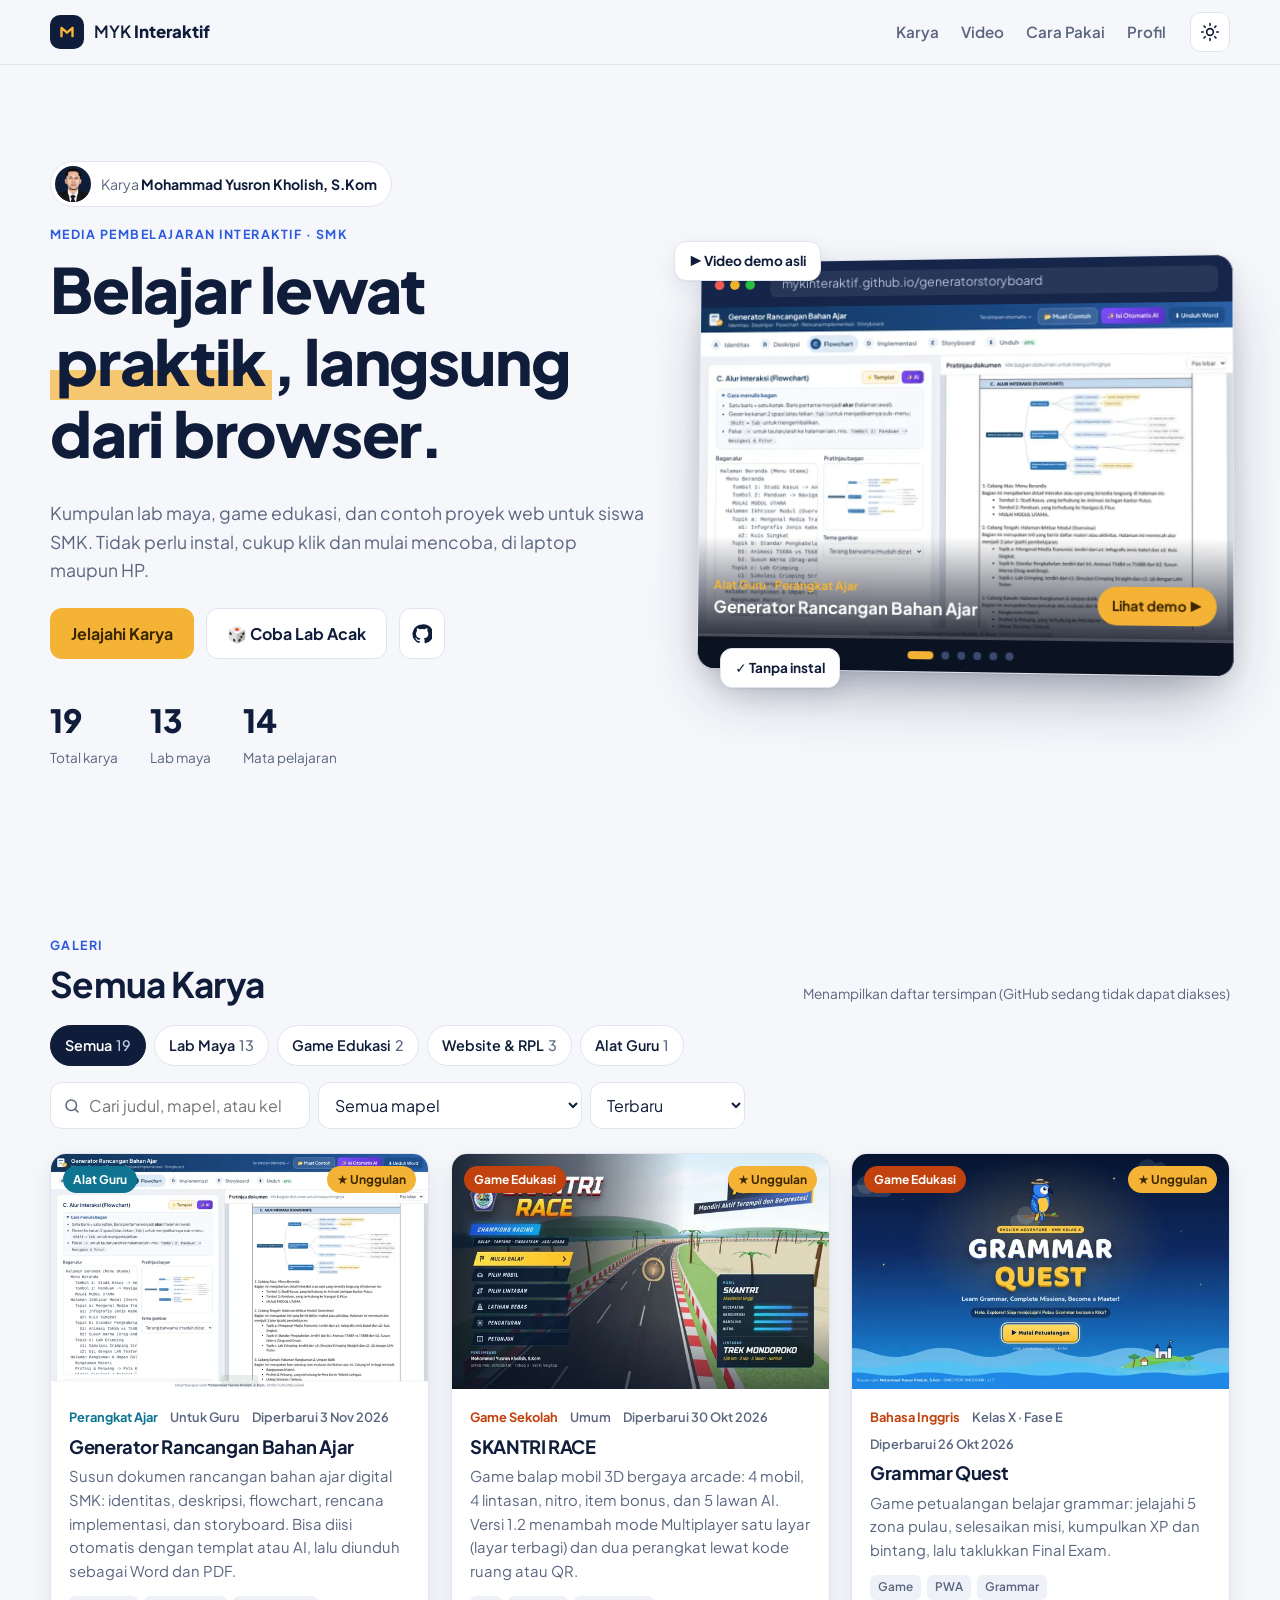
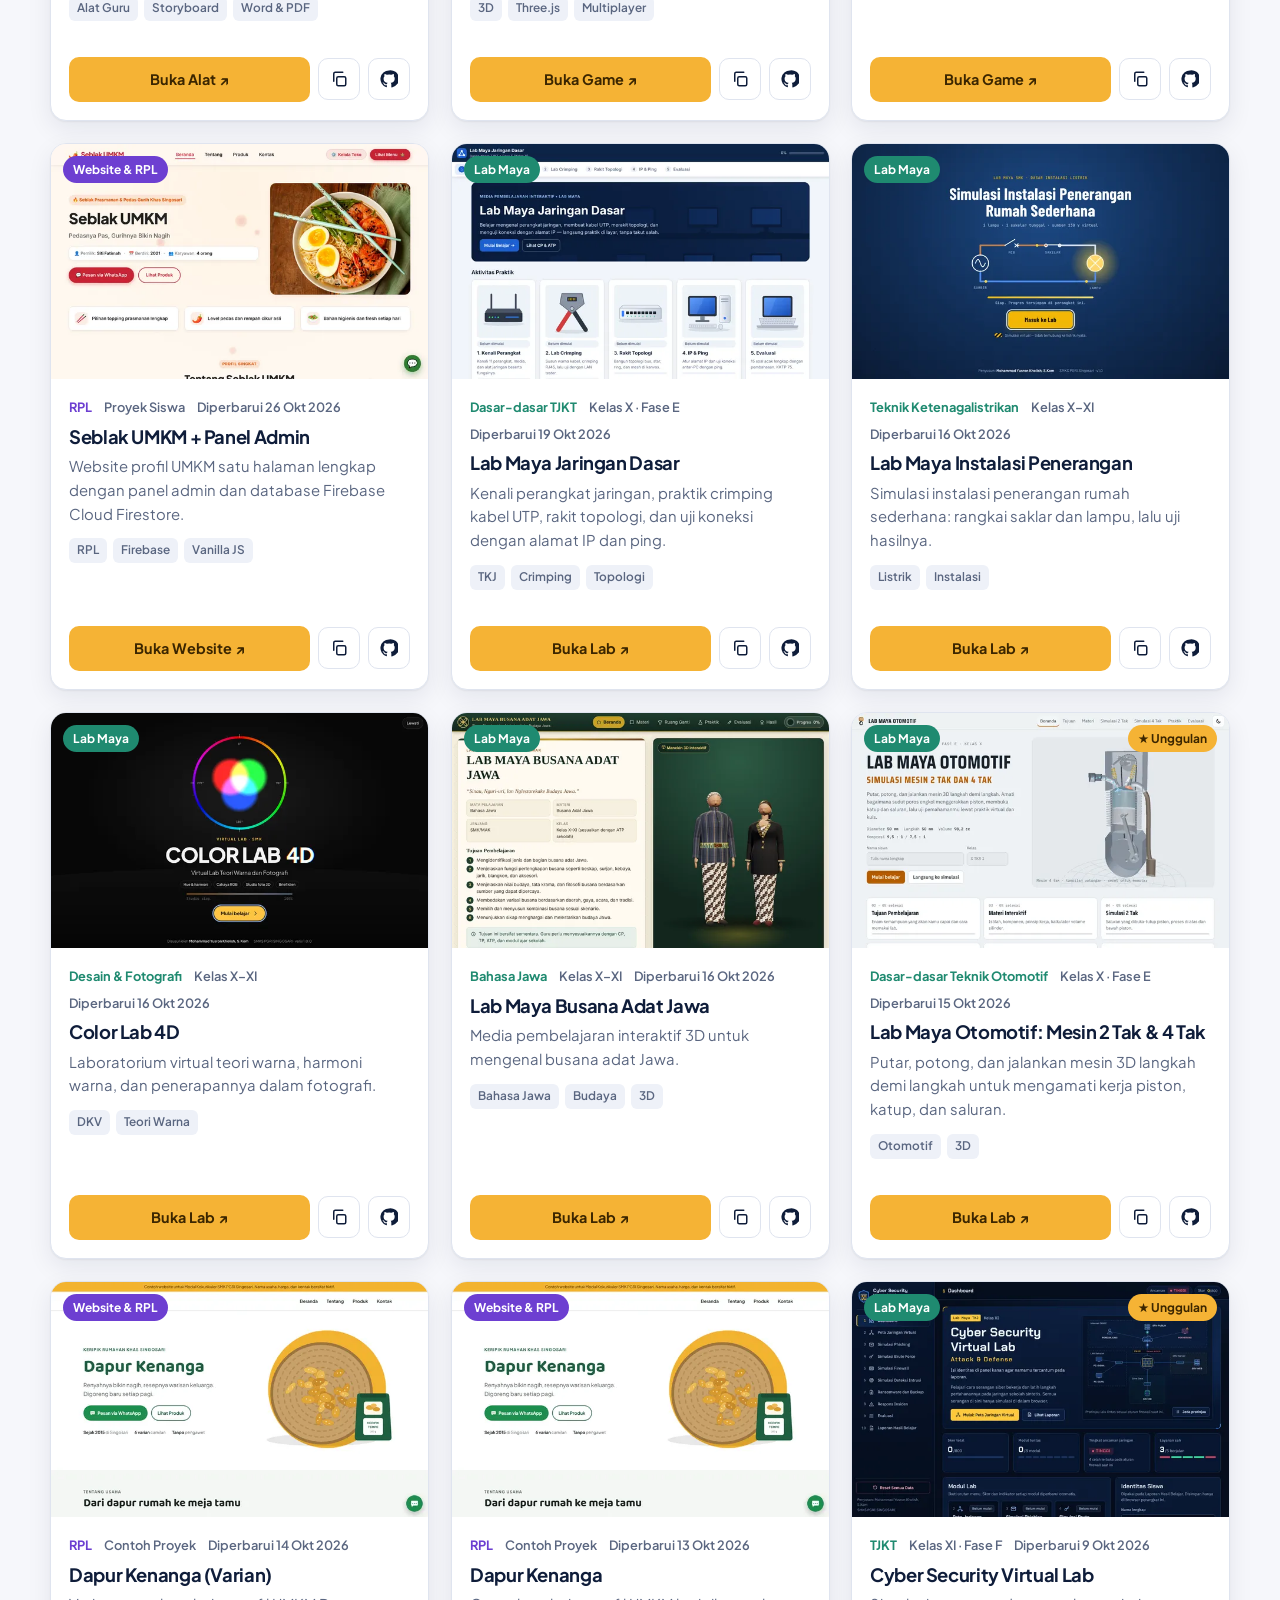
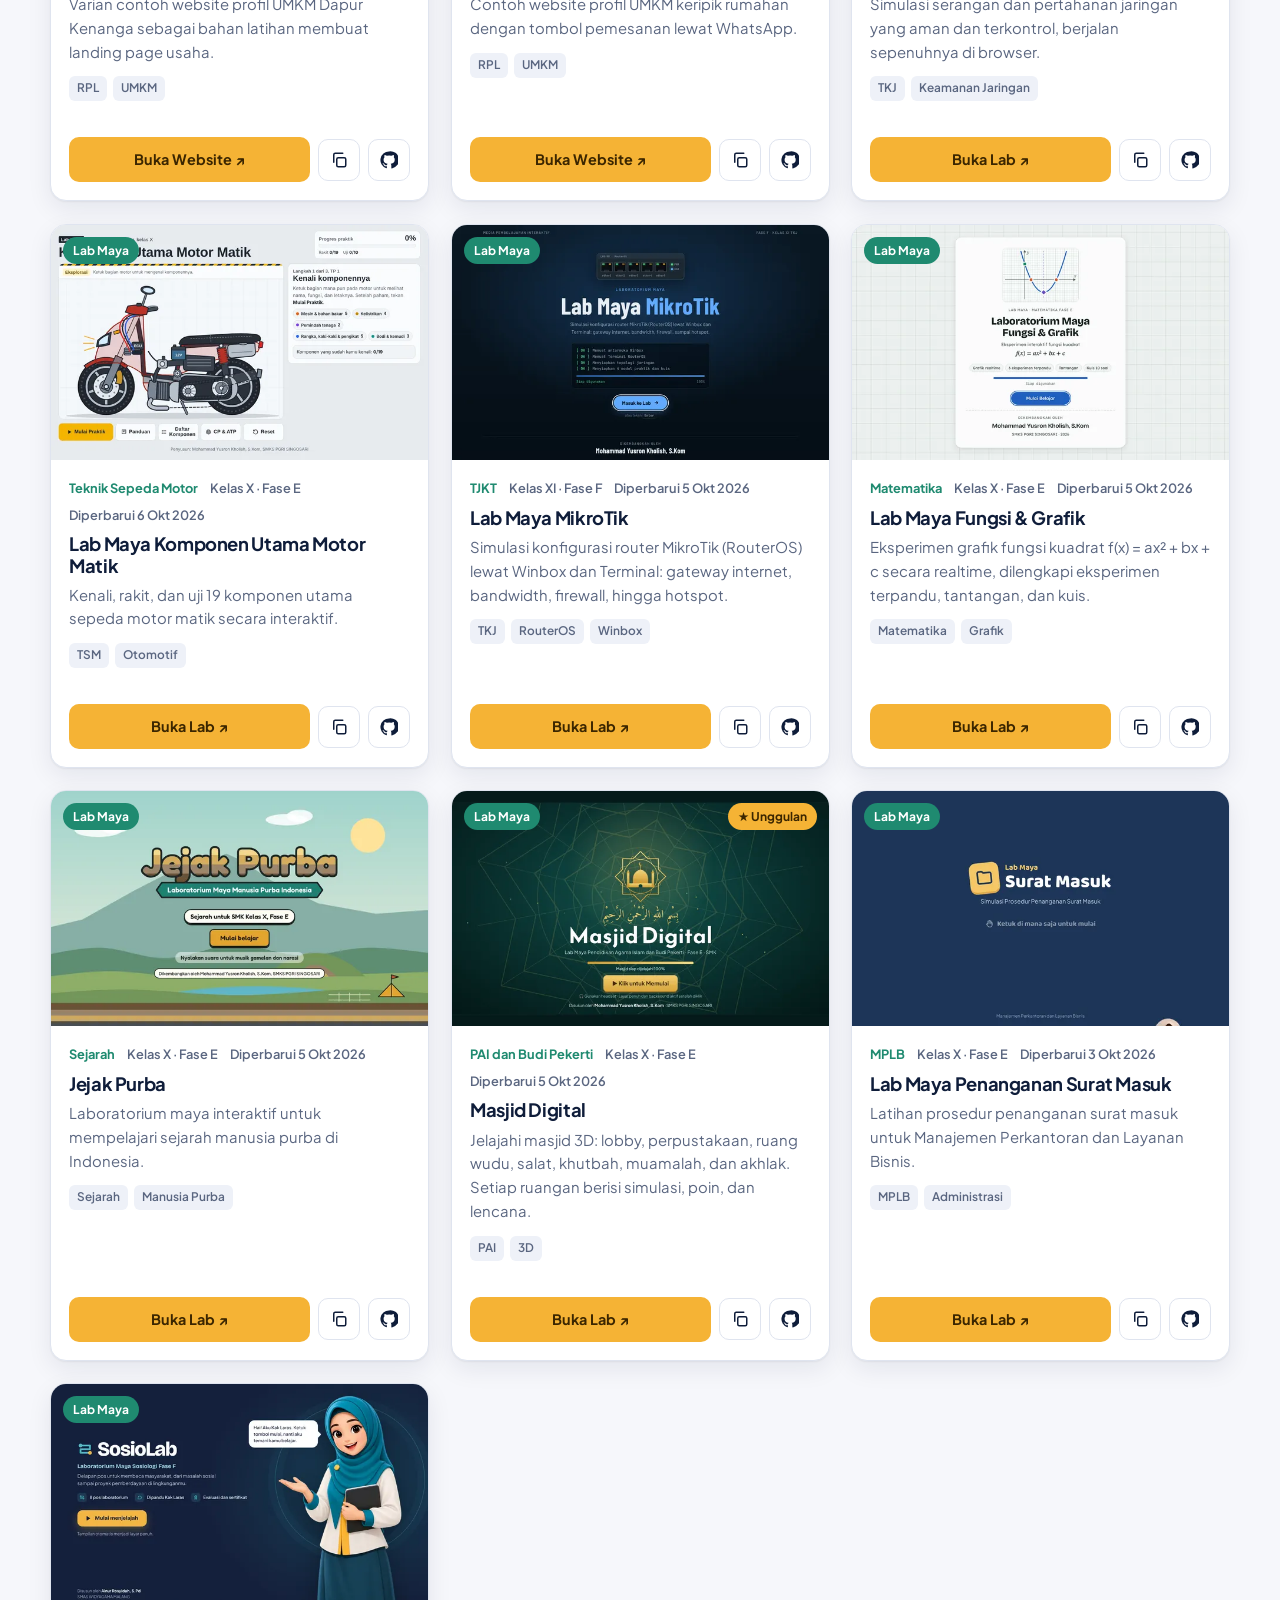
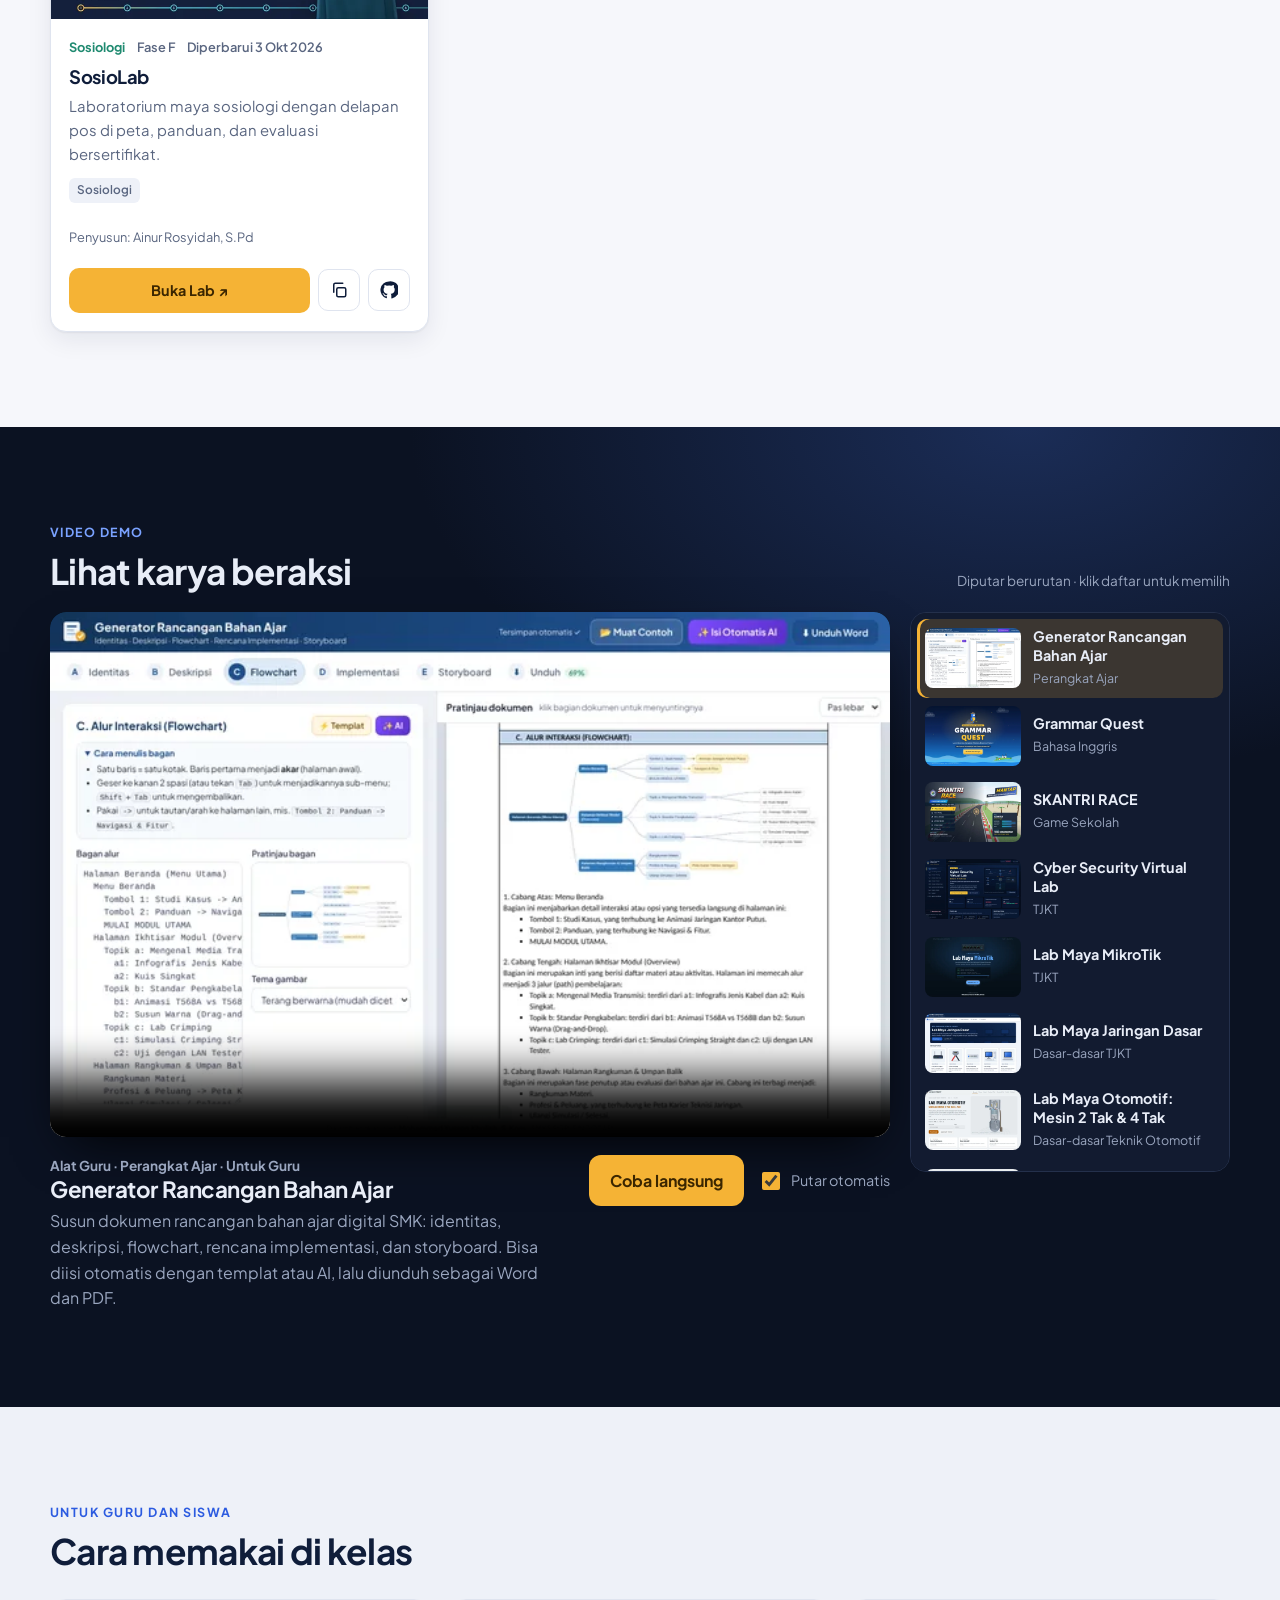
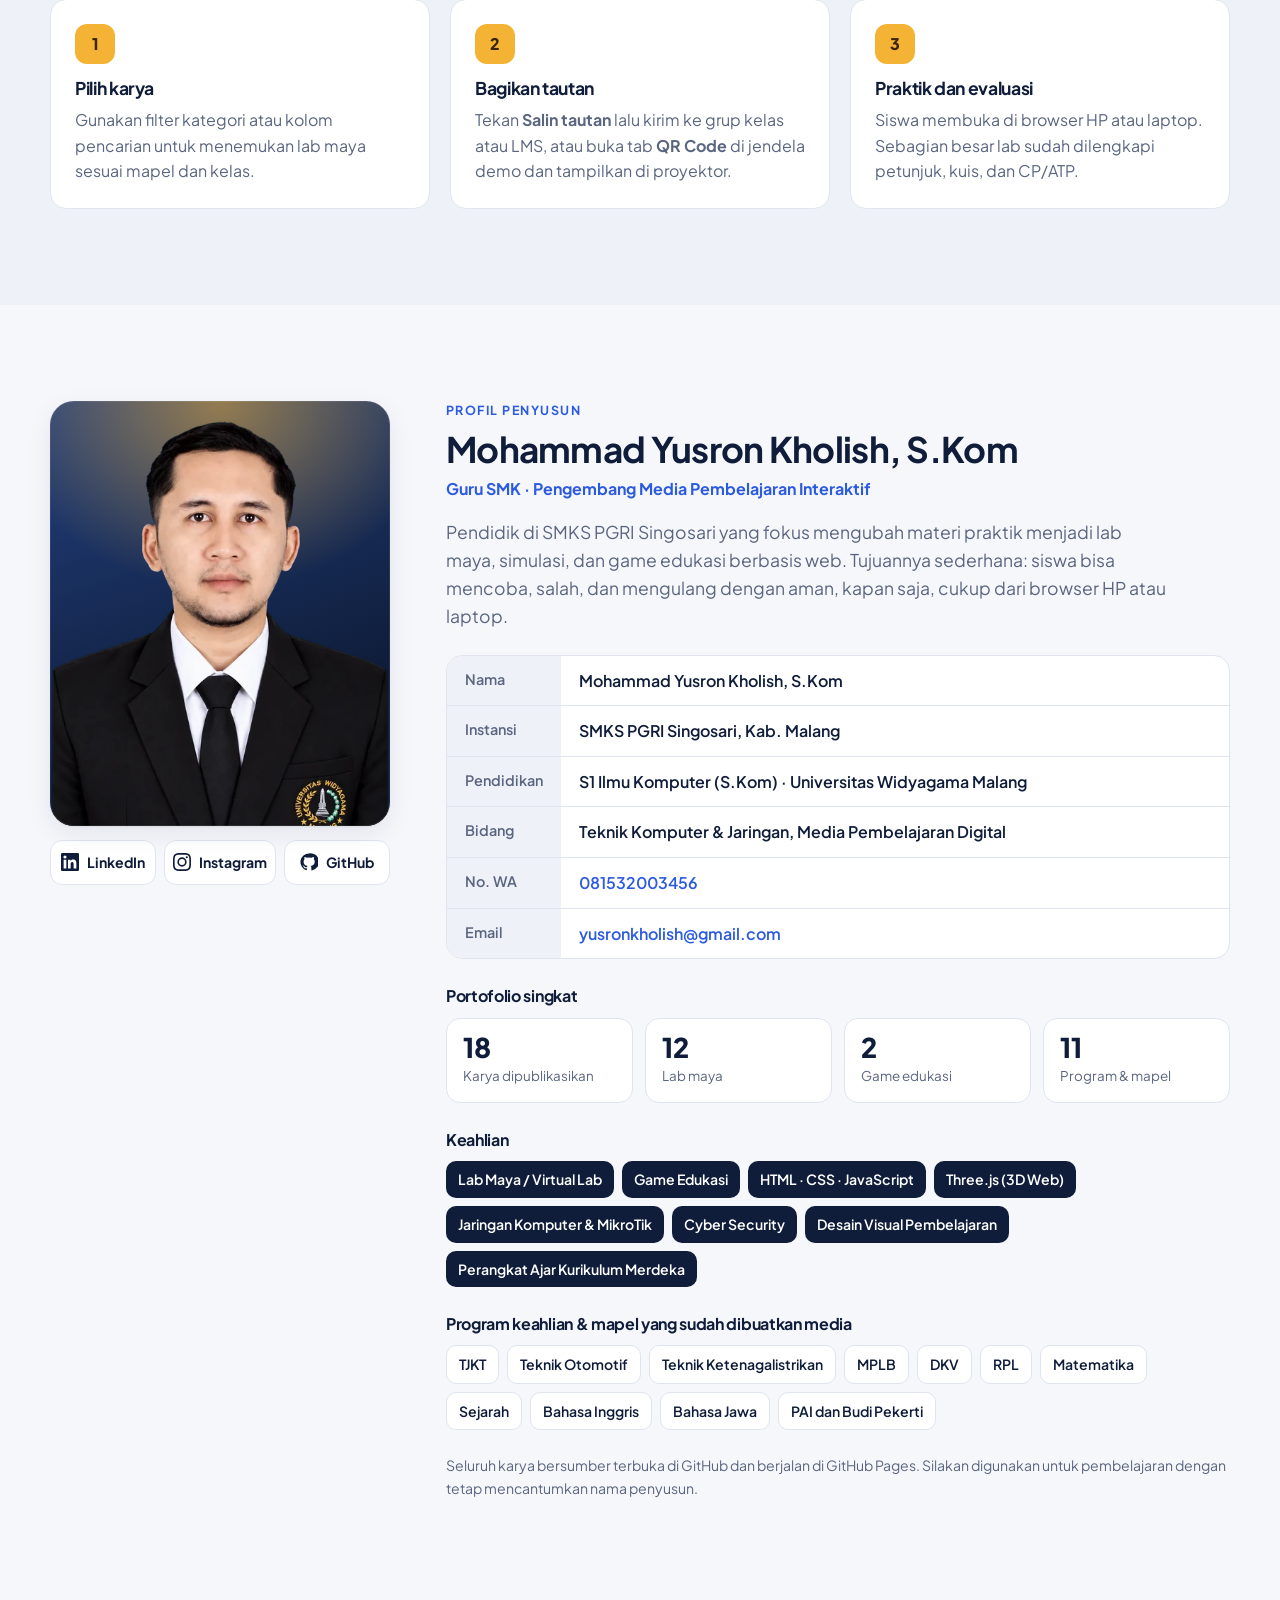
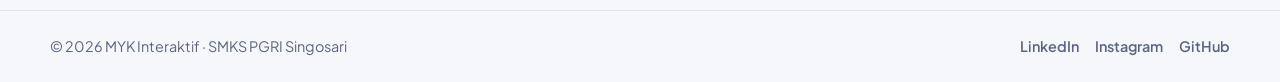
==== commit cc11ad70: "Perbarui landing page dengan repositori terbaru - Tambah Generator Rancangan Bahan Ajar (generatorst" ====
--- a/index.html
+++ b/index.html
@@ -18,7 +18,7 @@
   <link rel="preconnect" href="https://fonts.googleapis.com">
   <link rel="preconnect" href="https://fonts.gstatic.com" crossorigin>
   <link href="https://fonts.googleapis.com/css2?family=Plus+Jakarta+Sans:wght@400;500;600;700;800&display=swap" rel="stylesheet">
-  <link rel="stylesheet" href="style.css?v=20261030">
+  <link rel="stylesheet" href="style.css?v=20261103">
 </head>
 <body>
   <a class="skip" href="#karya">Lewati ke daftar karya</a>
@@ -274,7 +274,7 @@
   <div class="toast" id="toast" role="status" aria-live="polite"></div>
 
   <script src="assets/vendor/qrcode.js" defer></script>
-  <script src="data.js?v=20261030" defer></script>
-  <script src="script.js?v=20261030" defer></script>
+  <script src="data.js?v=20261103" defer></script>
+  <script src="script.js?v=20261103" defer></script>
 </body>
 </html>
--- a/style.css
+++ b/style.css
@@ -15,6 +15,7 @@
   --lab: #1f8a70;
   --game: #c2410c;
   --web: #6d3fd1;
+  --alat: #0e7490;
   --shadow: 0 1px 2px rgba(15, 29, 58, .06), 0 8px 24px rgba(15, 29, 58, .08);
   --radius: 16px;
   color-scheme: light;
@@ -23,14 +24,14 @@
   :root:not([data-theme="light"]) {
     --bg: #0b1222; --surface: #121b30; --surface-2: #18233d; --text: #e8edf7;
     --muted: #9aa6bf; --line: #24304b; --brand: #7aa2ff; --lab: #4cc9a4;
-    --game: #ff9a62; --web: #b597ff; --shadow: 0 1px 2px rgba(0,0,0,.3), 0 10px 30px rgba(0,0,0,.35);
+    --game: #ff9a62; --web: #b597ff; --alat: #5ad1e6; --shadow: 0 1px 2px rgba(0,0,0,.3), 0 10px 30px rgba(0,0,0,.35);
     color-scheme: dark;
   }
 }
 :root[data-theme="dark"] {
   --bg: #0b1222; --surface: #121b30; --surface-2: #18233d; --text: #e8edf7;
   --muted: #9aa6bf; --line: #24304b; --brand: #7aa2ff; --lab: #4cc9a4;
-  --game: #ff9a62; --web: #b597ff; --shadow: 0 1px 2px rgba(0,0,0,.3), 0 10px 30px rgba(0,0,0,.35);
+  --game: #ff9a62; --web: #b597ff; --alat: #5ad1e6; --shadow: 0 1px 2px rgba(0,0,0,.3), 0 10px 30px rgba(0,0,0,.35);
   color-scheme: dark;
 }
 
@@ -208,6 +209,7 @@
 .card[data-kat="lab"] { --c: var(--lab); }
 .card[data-kat="game"] { --c: var(--game); }
 .card[data-kat="web"] { --c: var(--web); }
+.card[data-kat="alat"] { --c: var(--alat); }
 .card__media {
   position: relative; aspect-ratio: 16 / 10; background: var(--surface-2); overflow: hidden; display: block;
   width: 100%; padding: 0; border: 0; cursor: pointer; font: inherit; color: inherit;
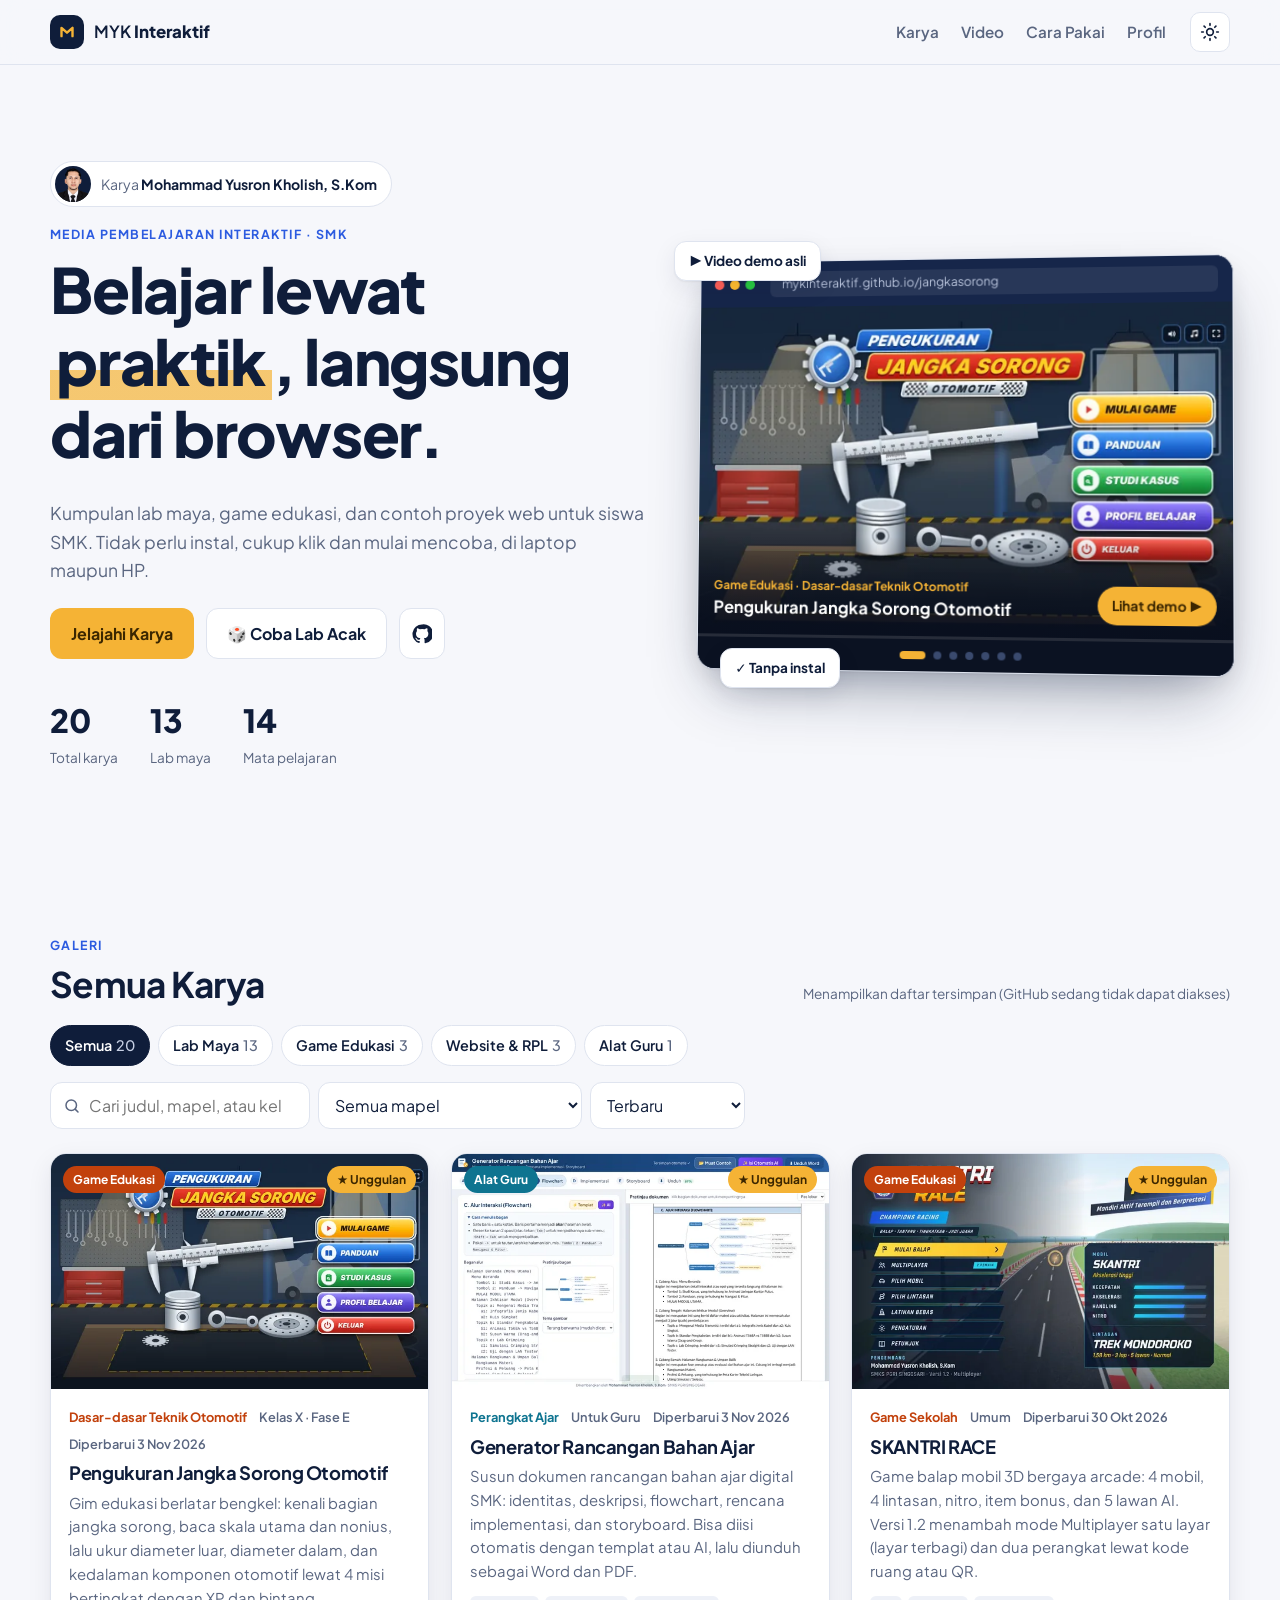
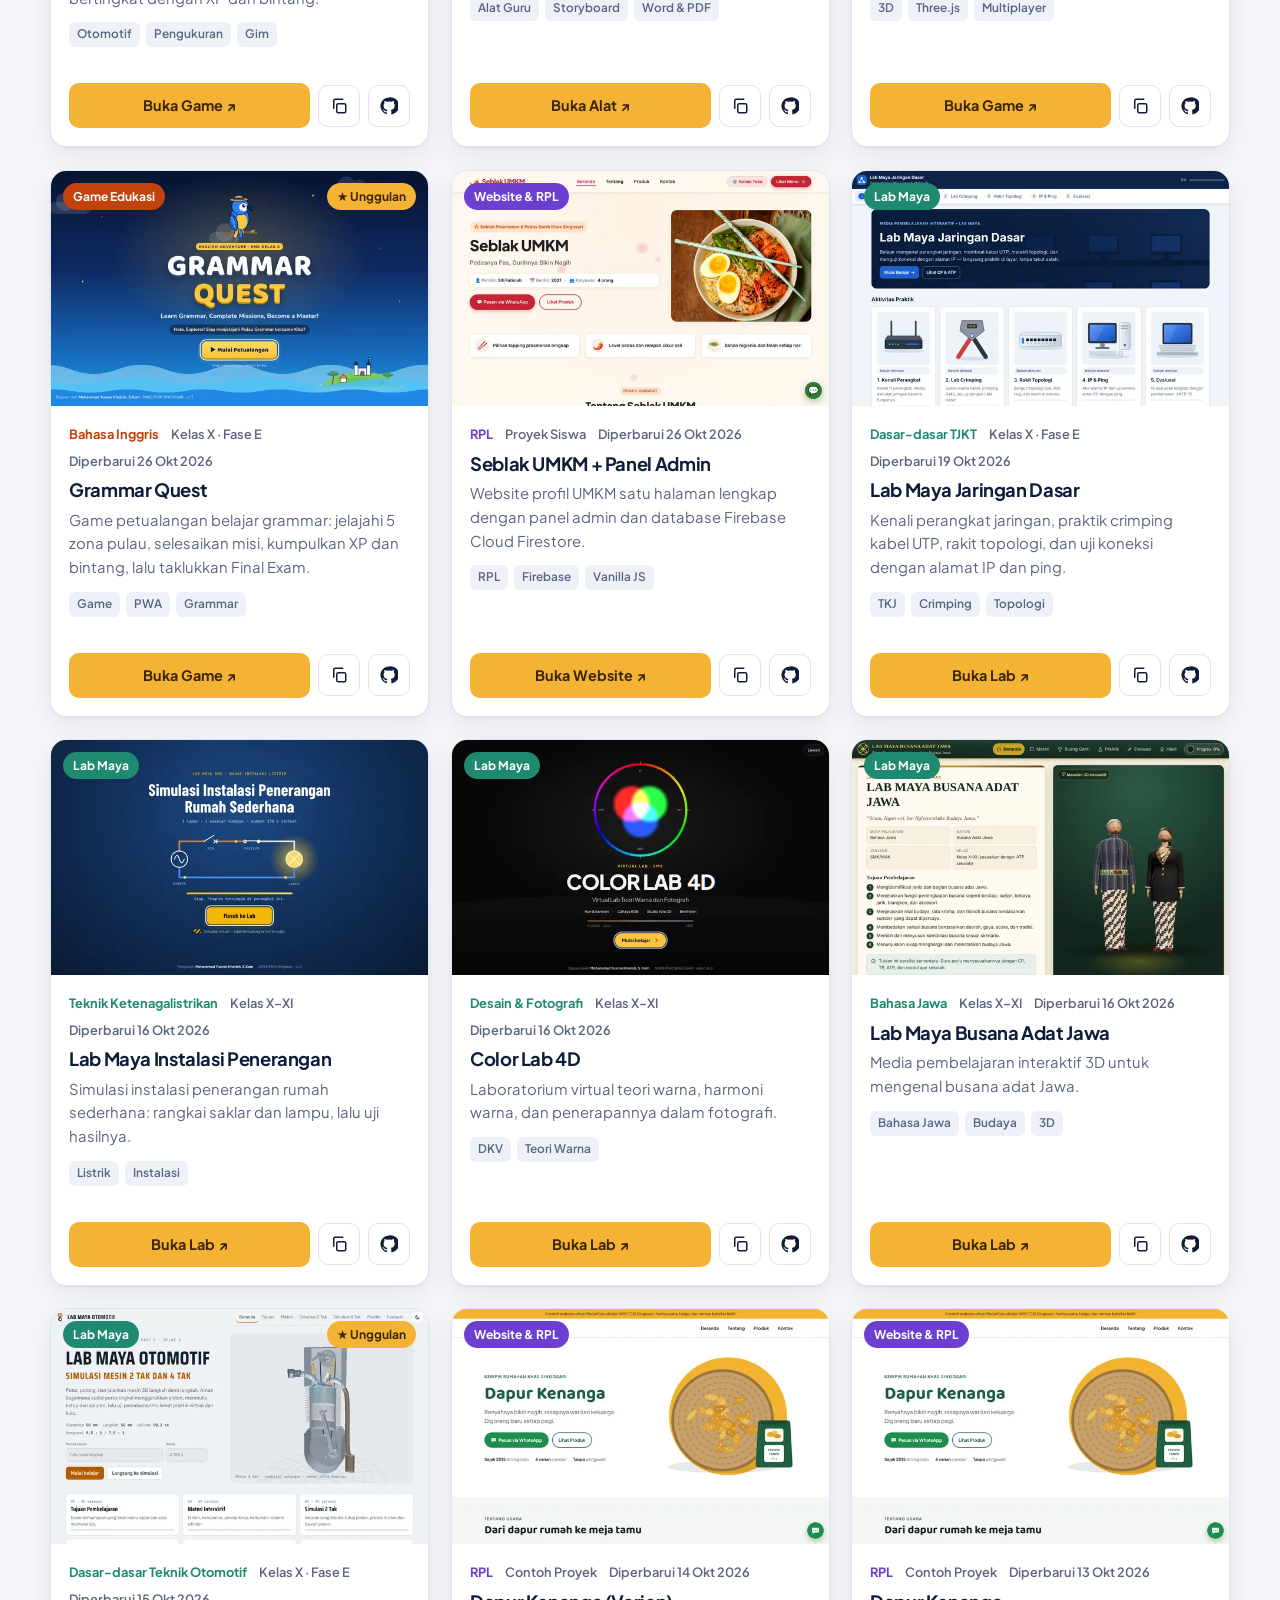
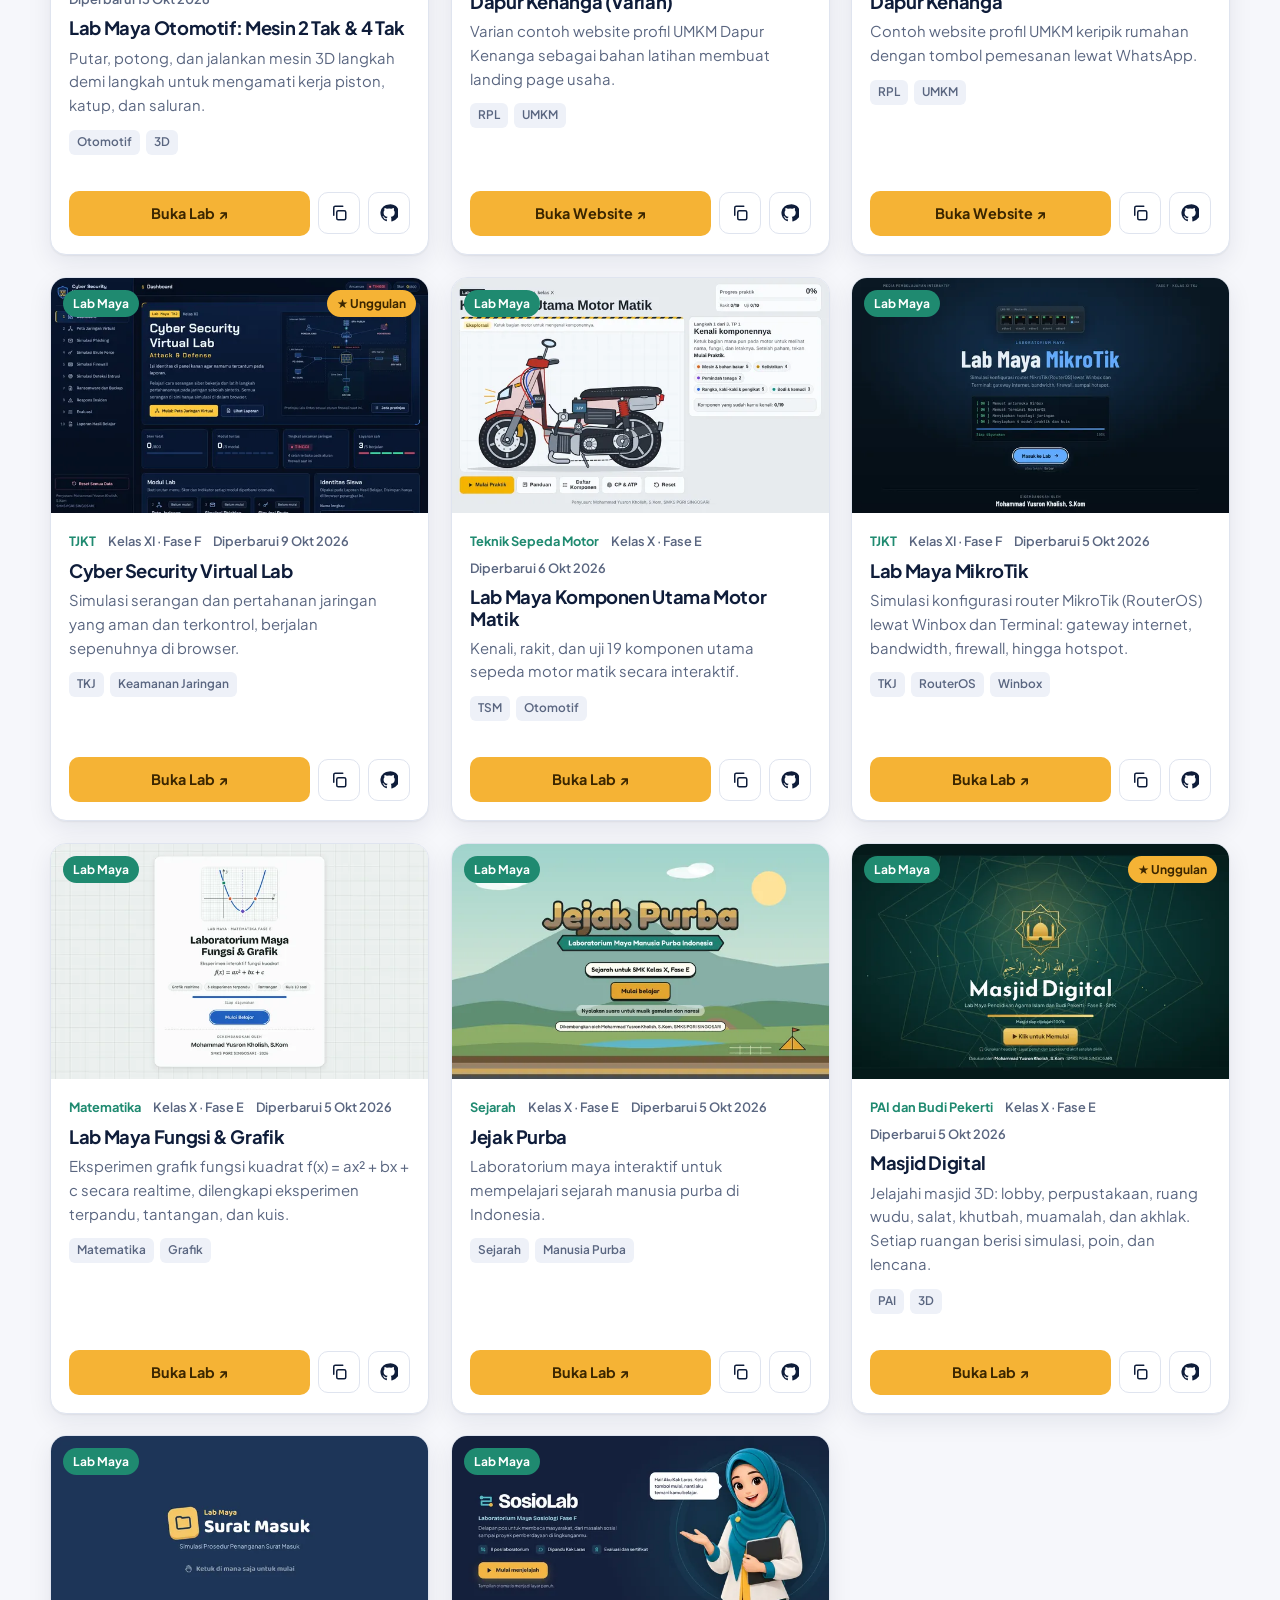
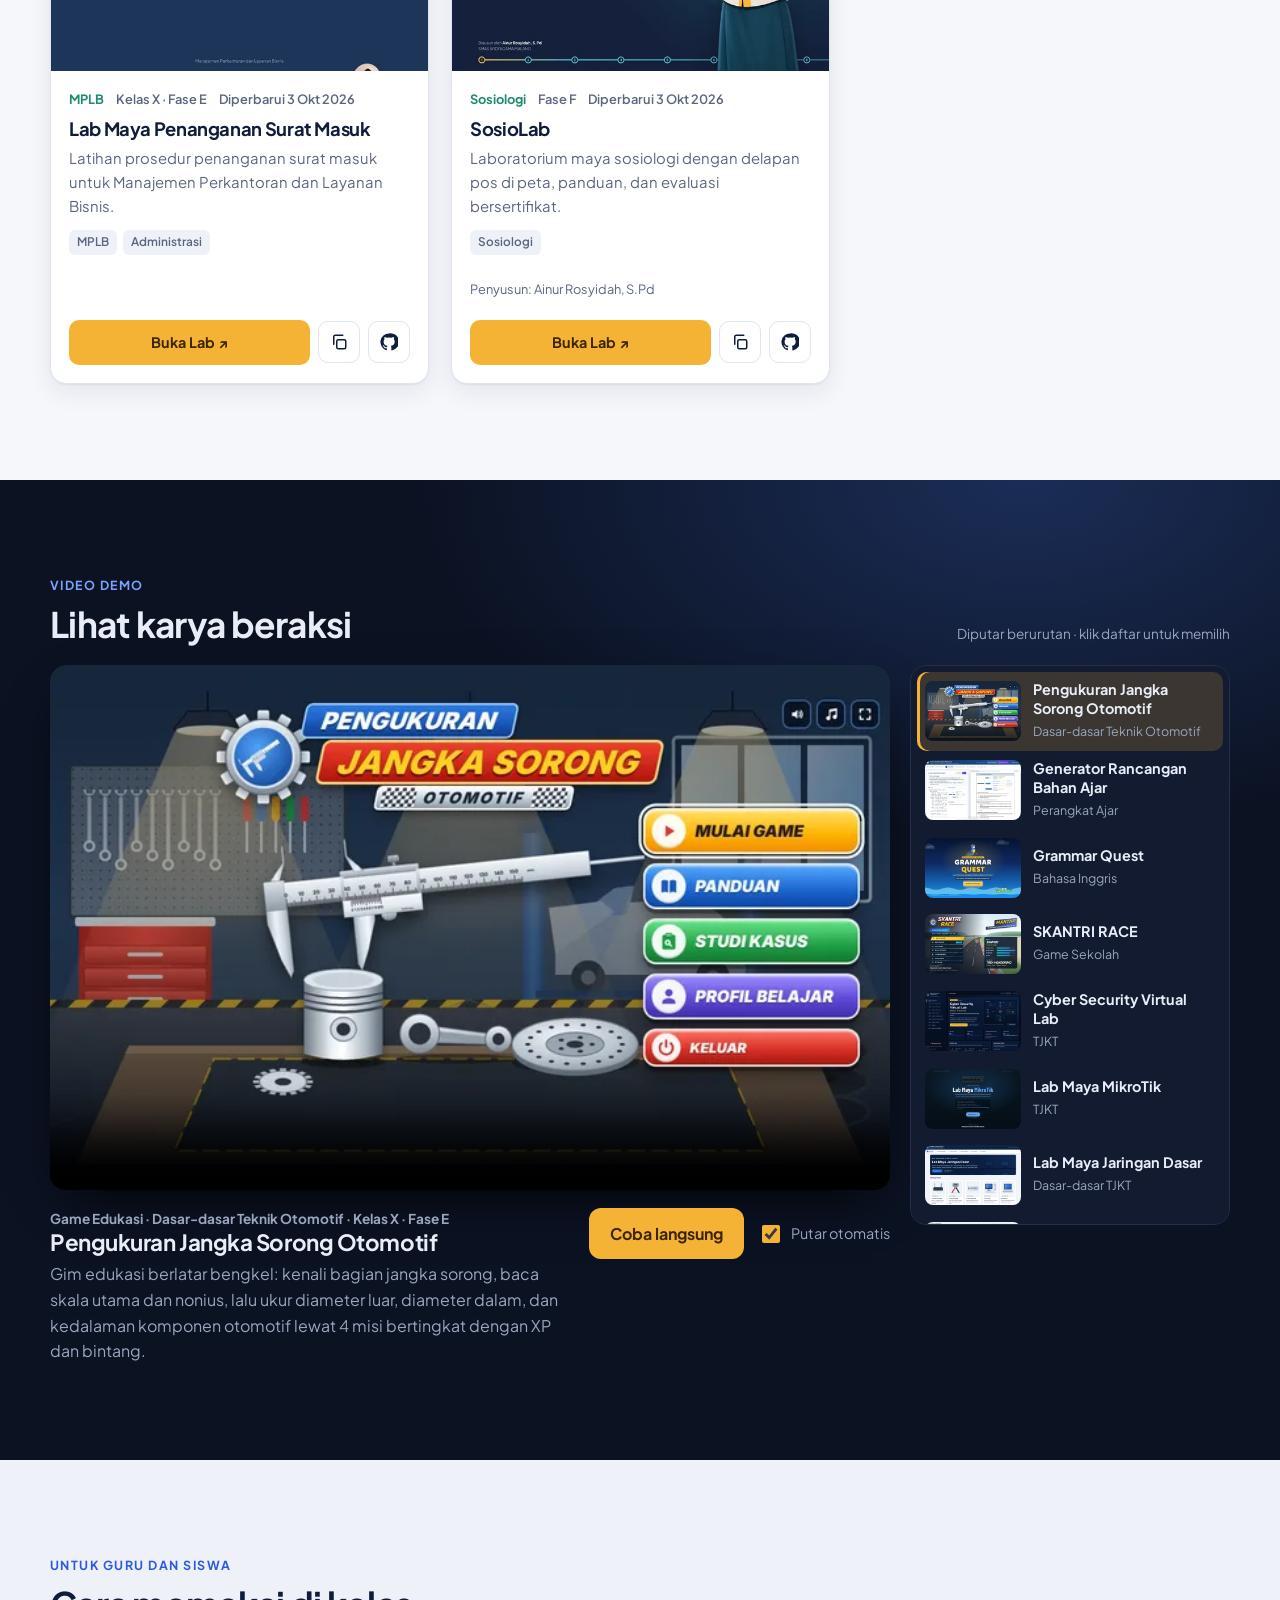
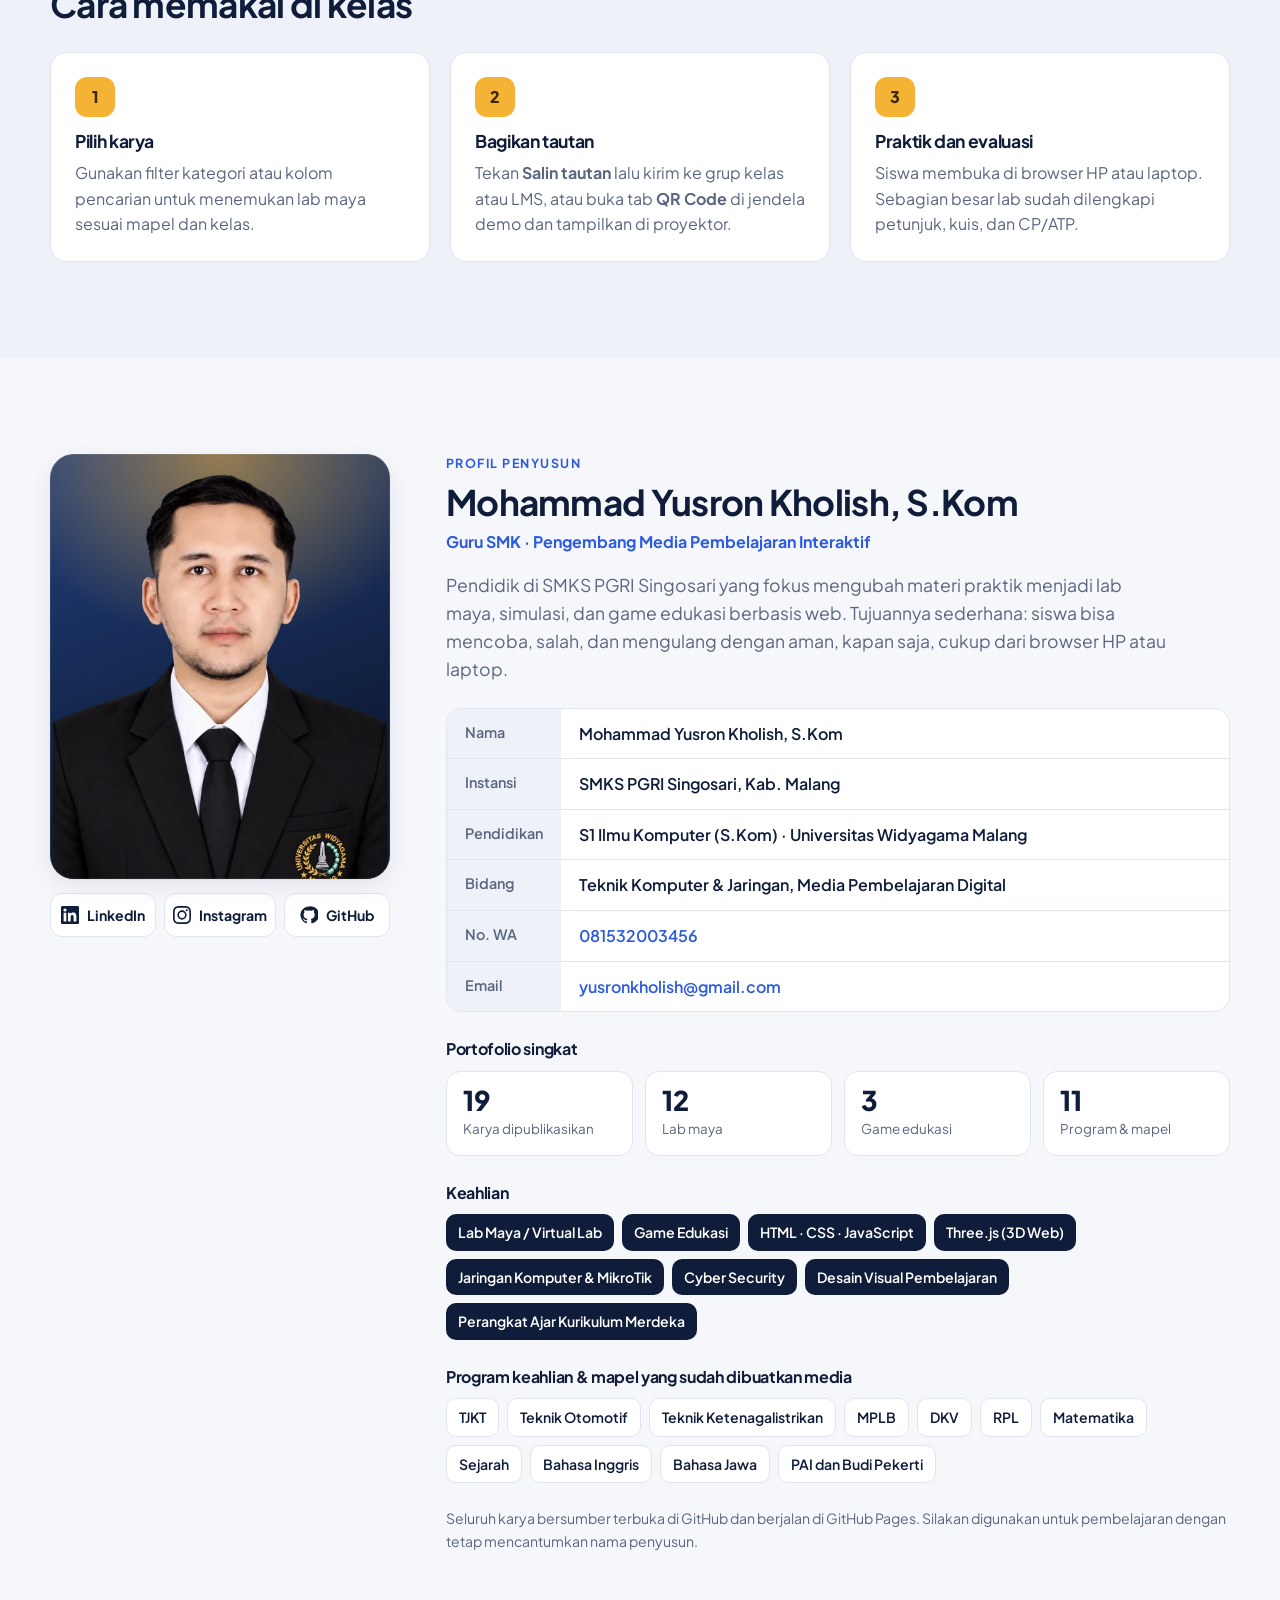
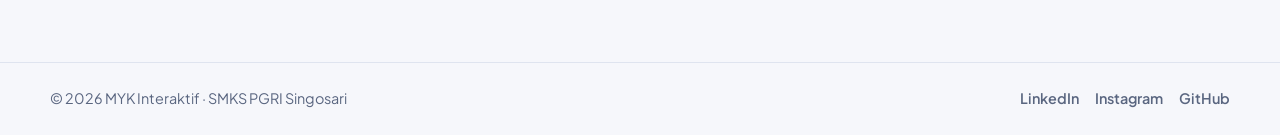
==== commit f0533594: "Perbarui semua karya ke versi repositori terbaru - Tambah gim Pengukuran Jangka Sorong Otomotif (jan" ====
--- a/index.html
+++ b/index.html
@@ -18,7 +18,7 @@
   <link rel="preconnect" href="https://fonts.googleapis.com">
   <link rel="preconnect" href="https://fonts.gstatic.com" crossorigin>
   <link href="https://fonts.googleapis.com/css2?family=Plus+Jakarta+Sans:wght@400;500;600;700;800&display=swap" rel="stylesheet">
-  <link rel="stylesheet" href="style.css?v=20261103">
+  <link rel="stylesheet" href="style.css?v=20261104">
 </head>
 <body>
   <a class="skip" href="#karya">Lewati ke daftar karya</a>
@@ -274,7 +274,7 @@
   <div class="toast" id="toast" role="status" aria-live="polite"></div>
 
   <script src="assets/vendor/qrcode.js" defer></script>
-  <script src="data.js?v=20261103" defer></script>
-  <script src="script.js?v=20261103" defer></script>
+  <script src="data.js?v=20261104" defer></script>
+  <script src="script.js?v=20261104" defer></script>
 </body>
 </html>
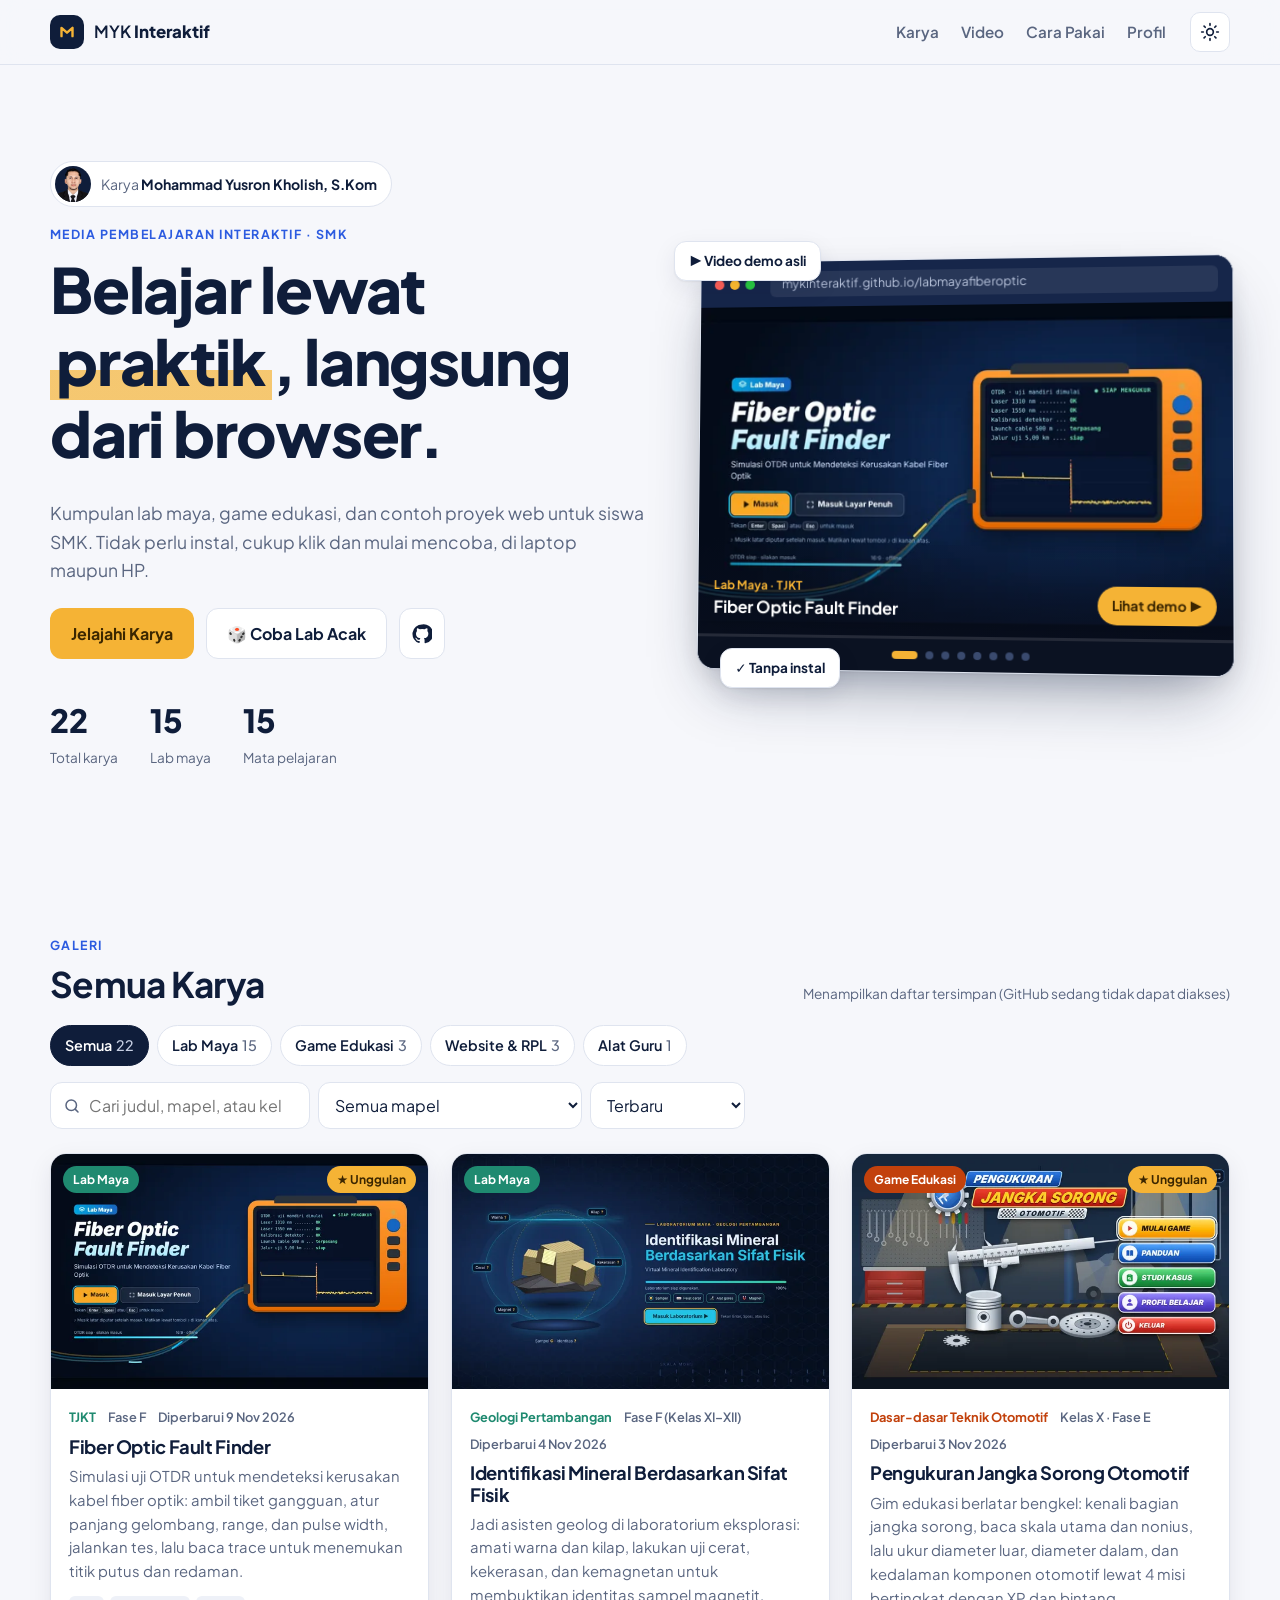
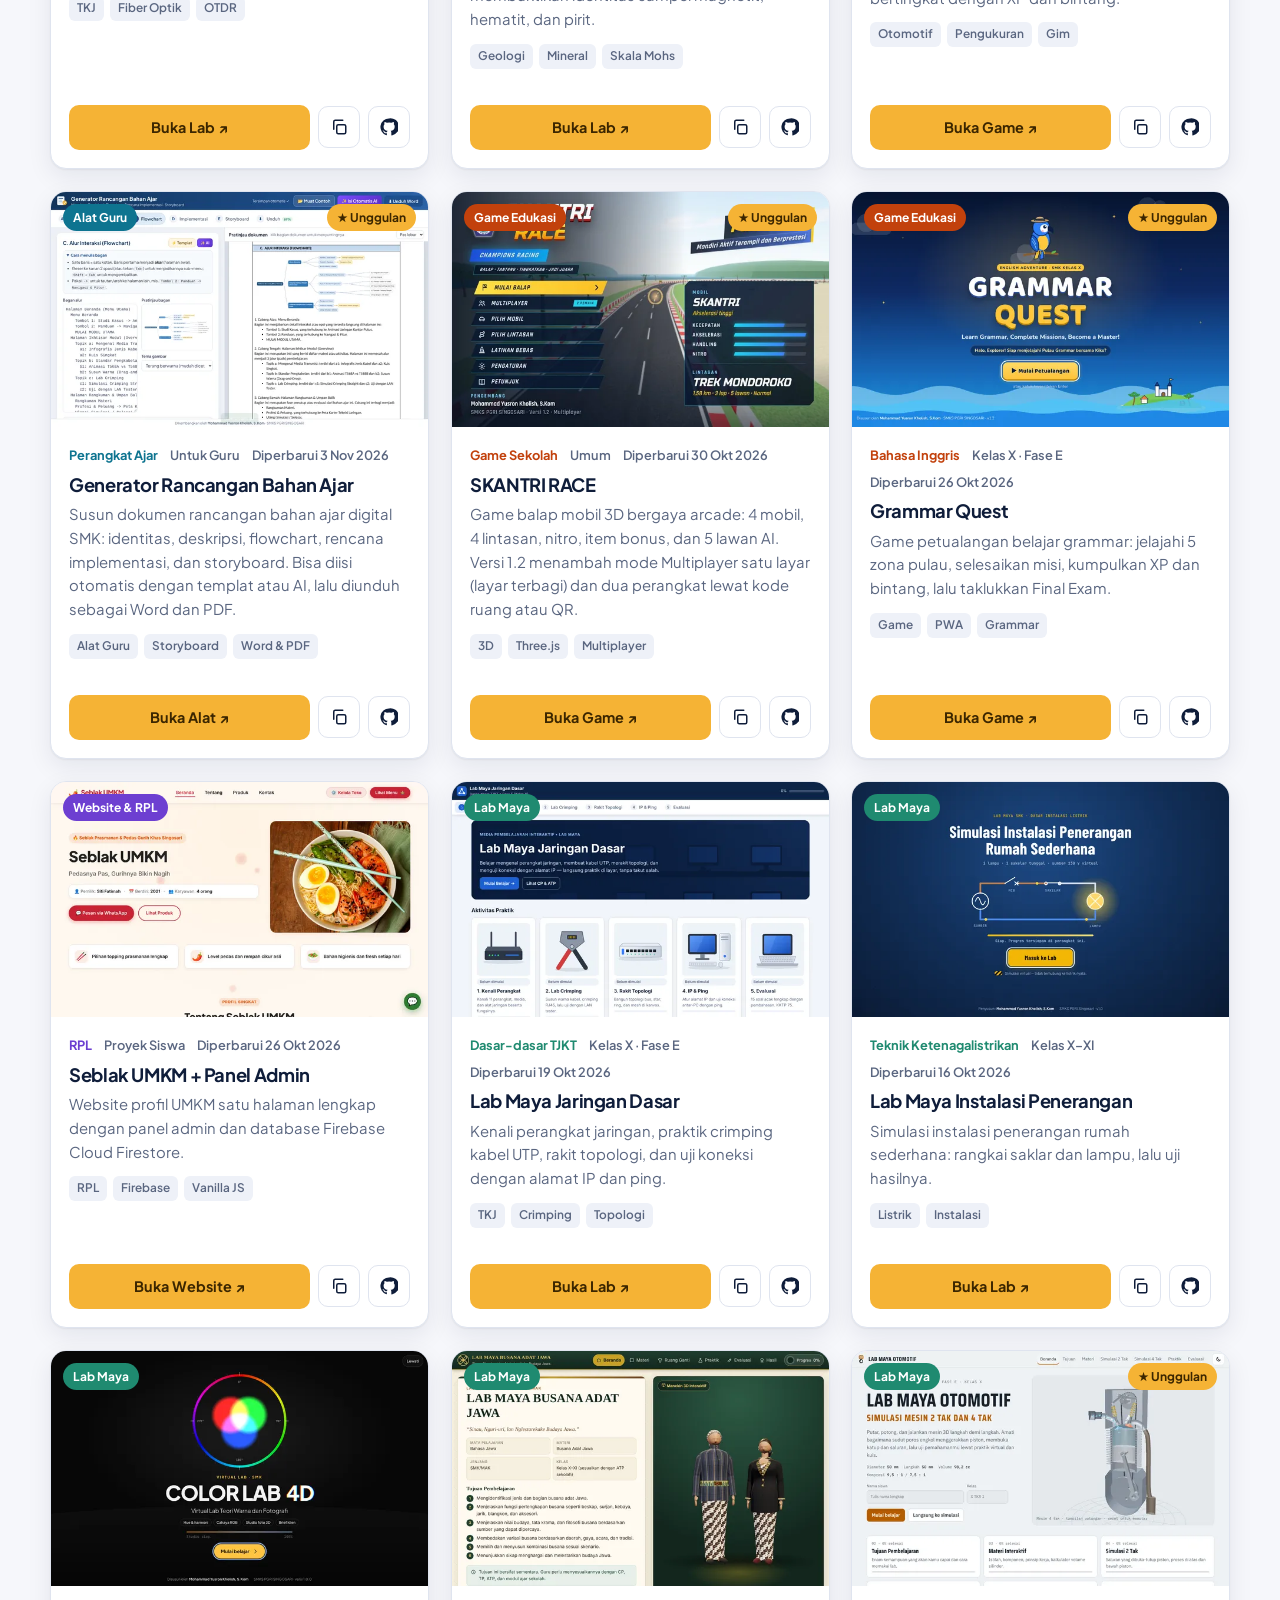
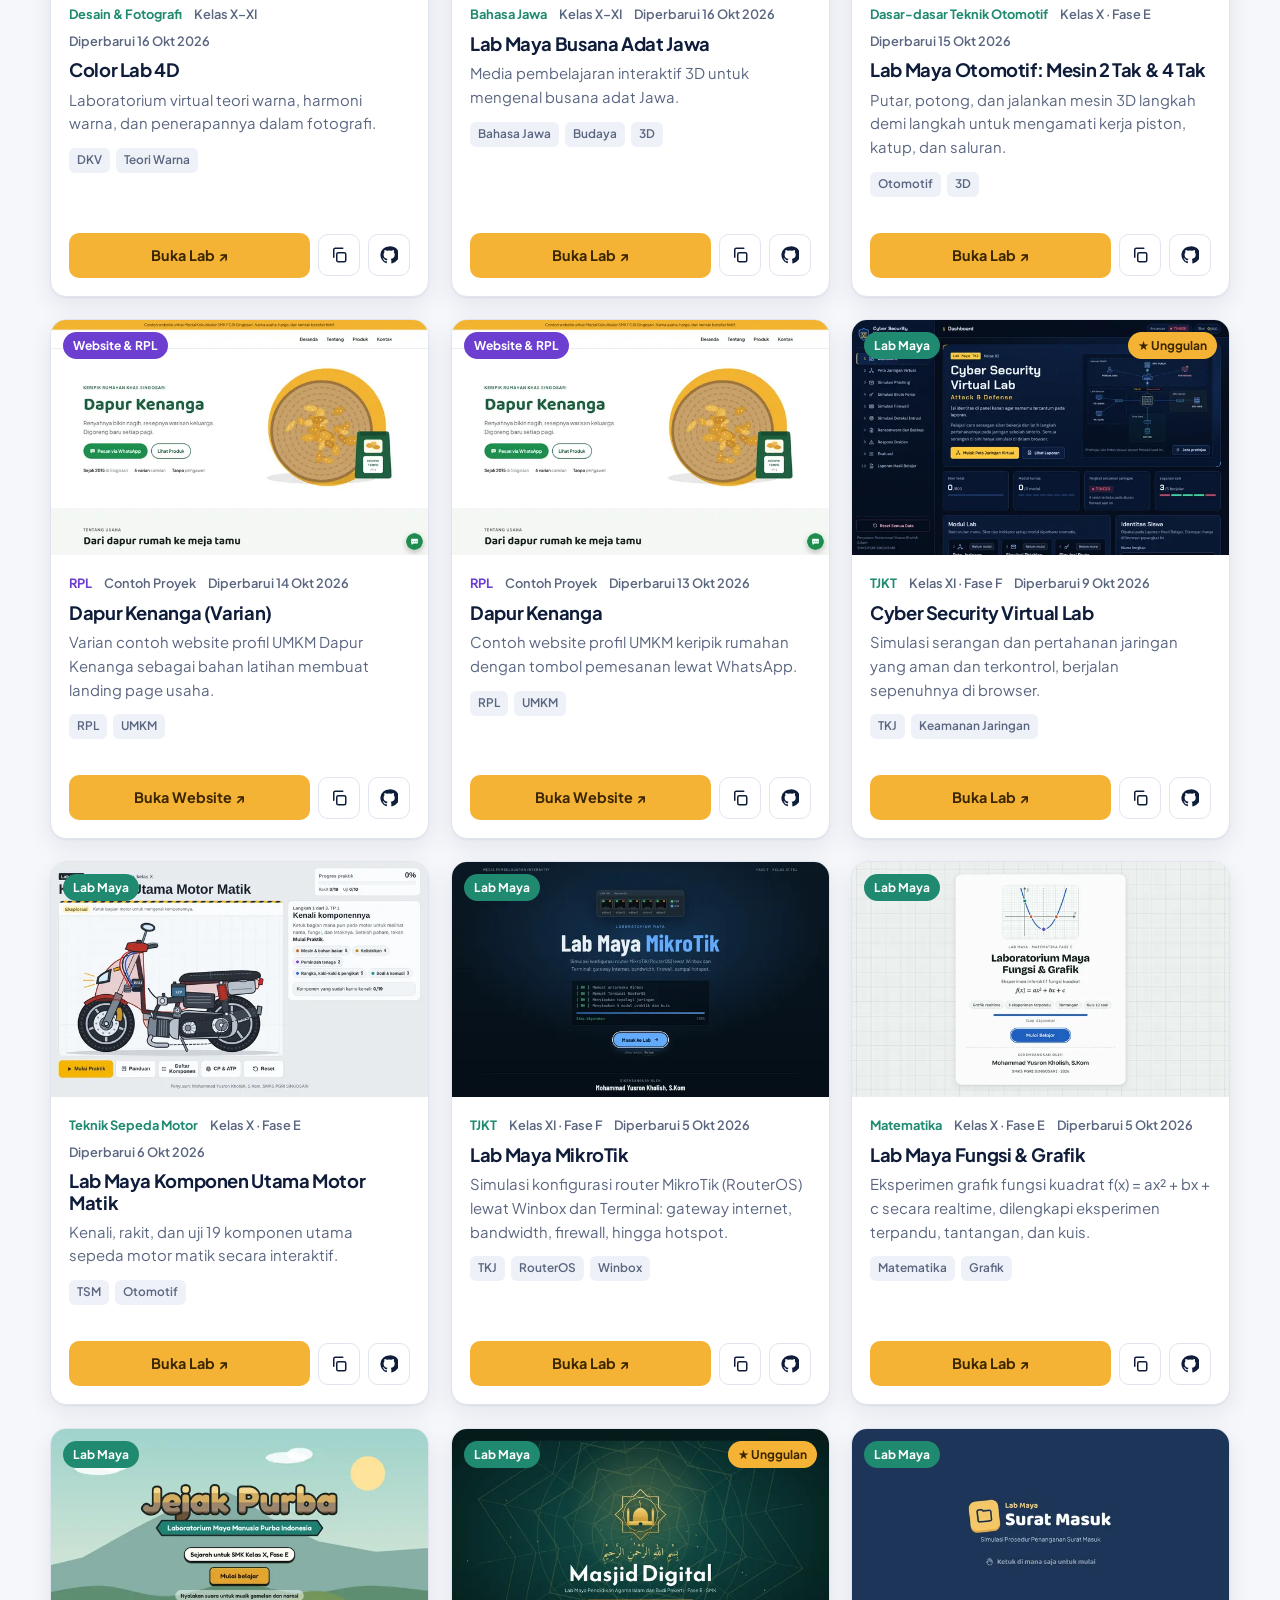
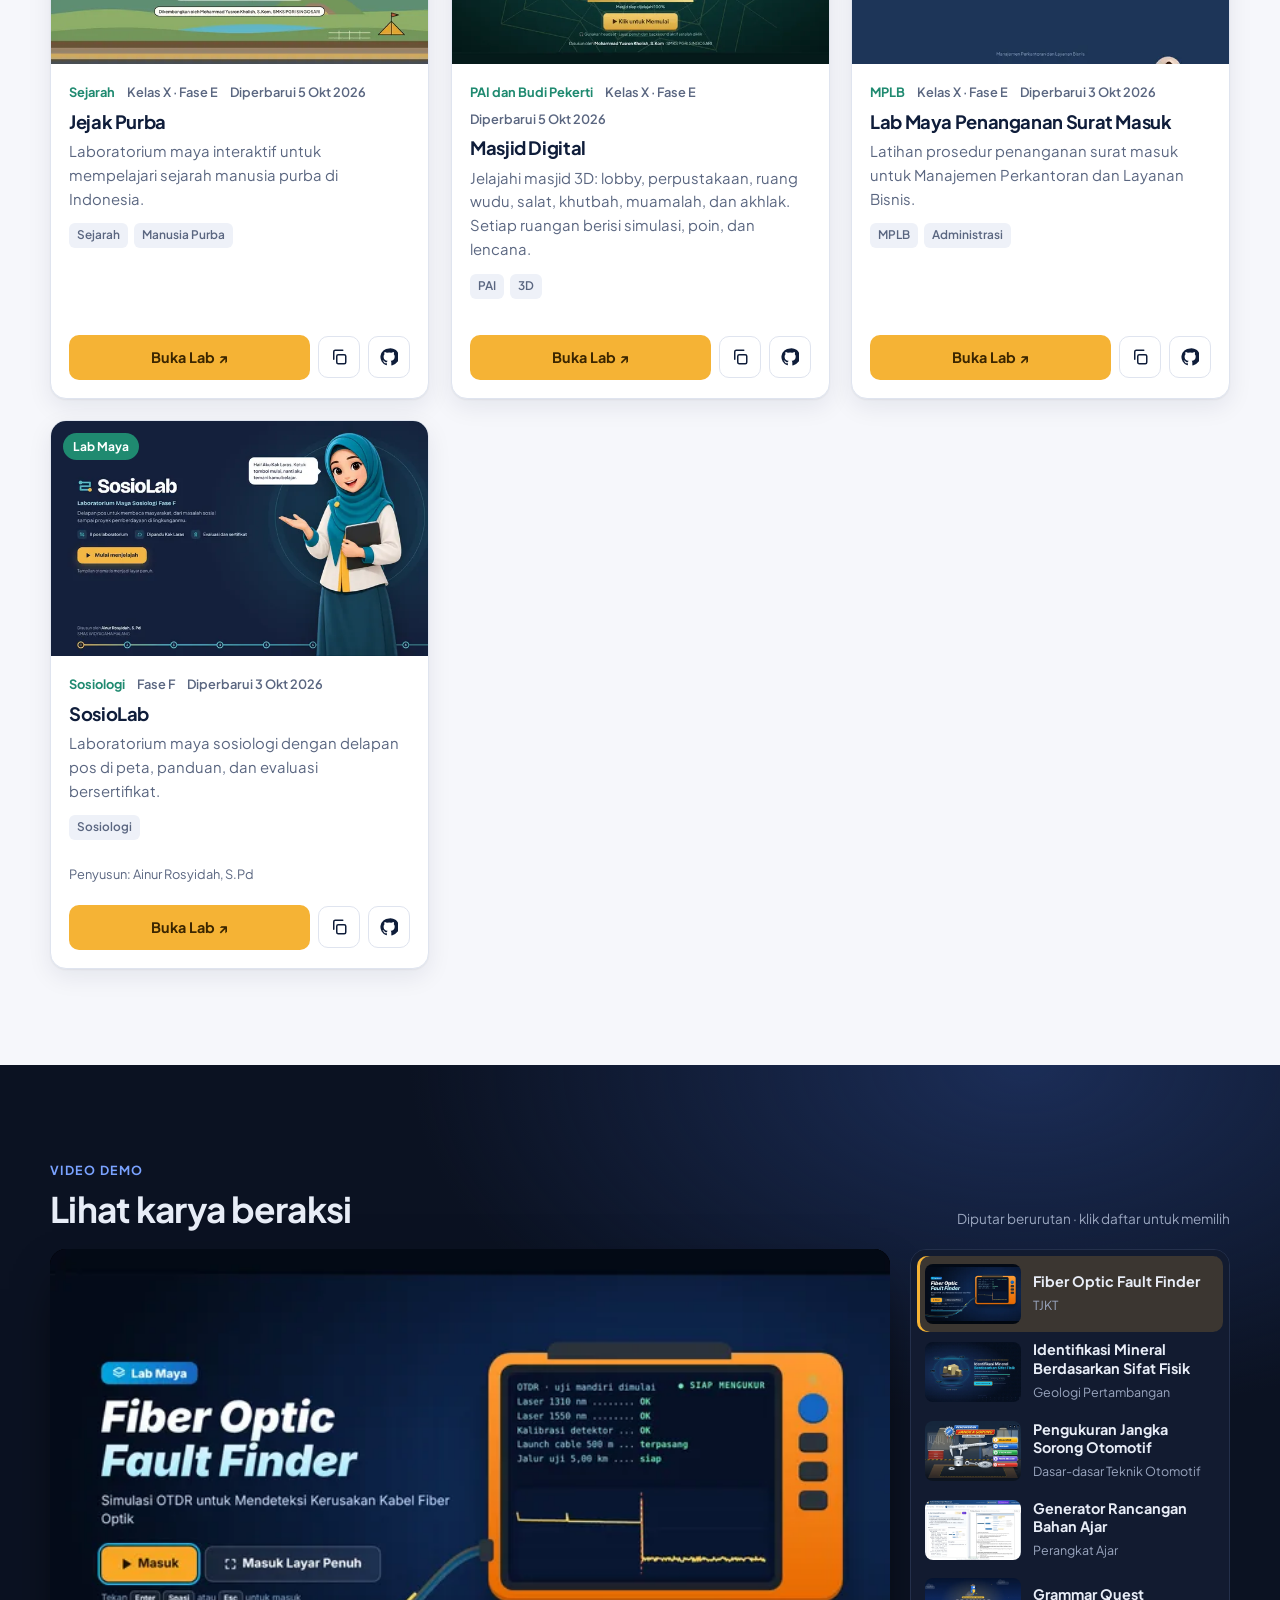
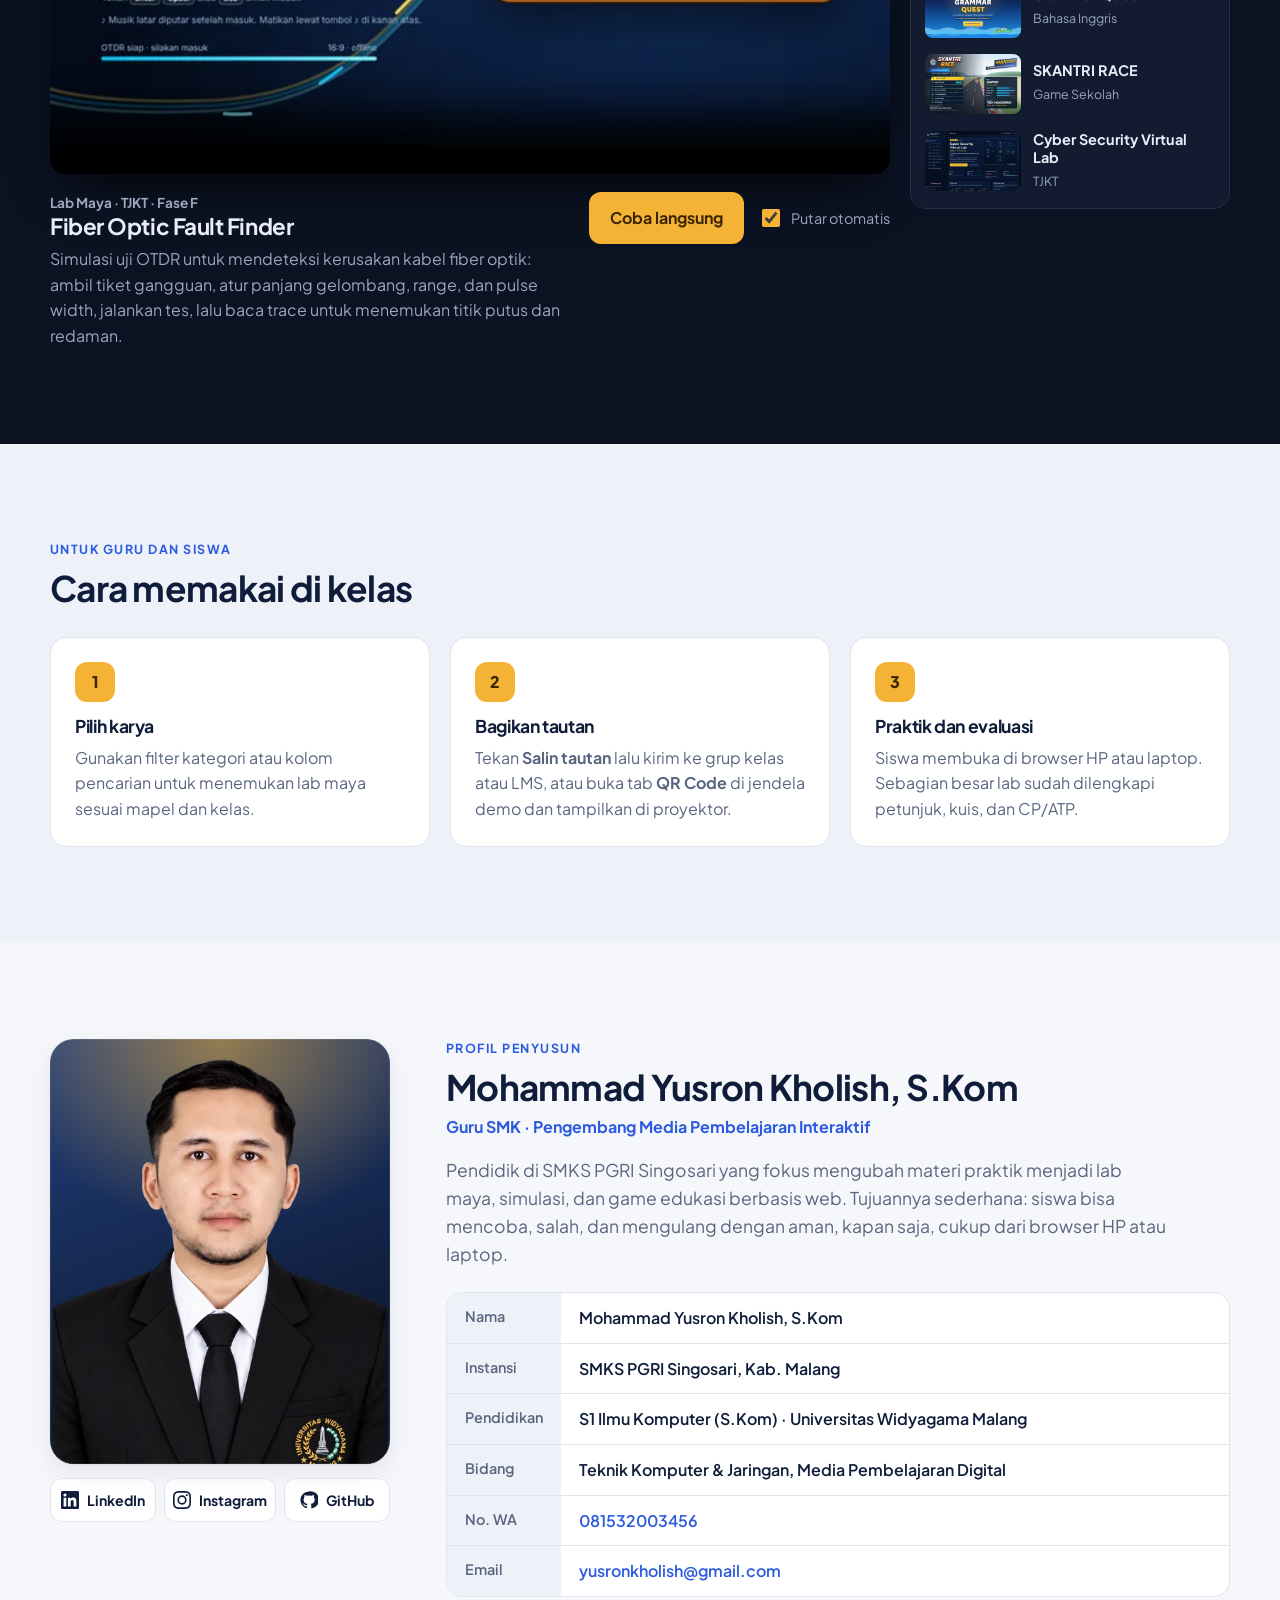
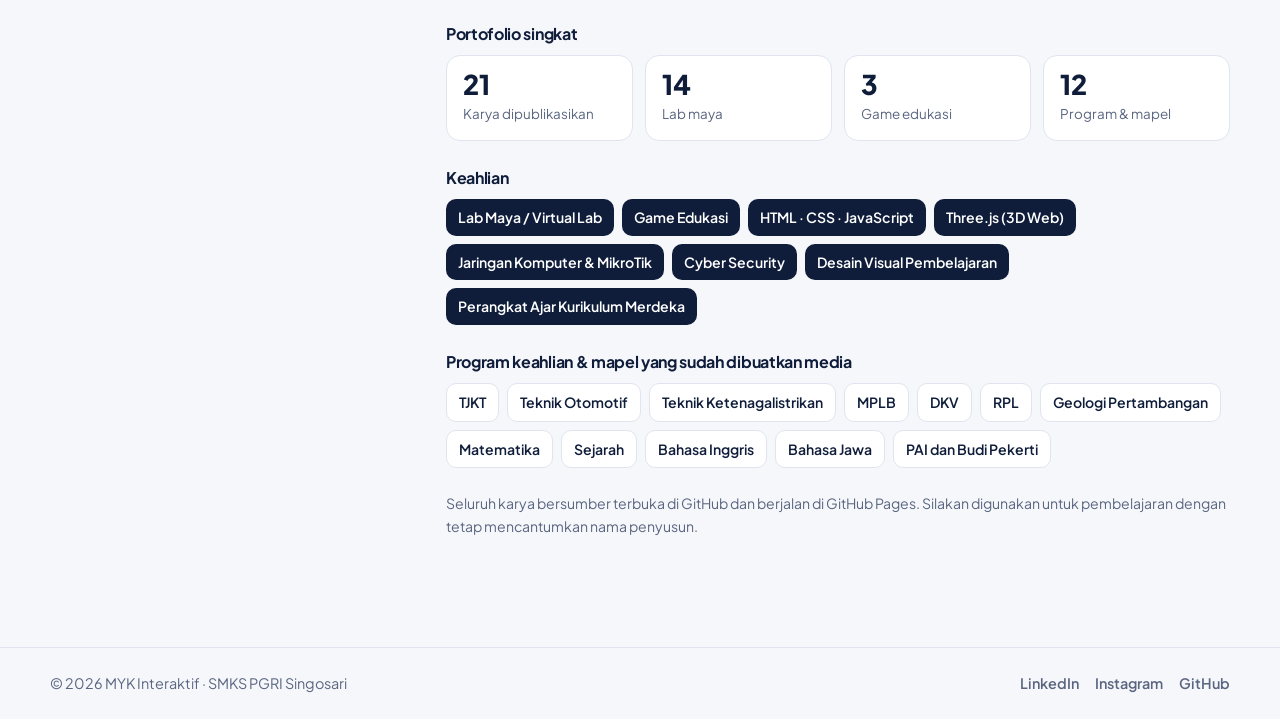
==== commit 2d13dcda: "Tambah Fiber Optic Fault Finder dan Identifikasi Mineral - labmayafiberoptic (TJKT, Fase F) dan iden" ====
--- a/index.html
+++ b/index.html
@@ -18,7 +18,7 @@
   <link rel="preconnect" href="https://fonts.googleapis.com">
   <link rel="preconnect" href="https://fonts.gstatic.com" crossorigin>
   <link href="https://fonts.googleapis.com/css2?family=Plus+Jakarta+Sans:wght@400;500;600;700;800&display=swap" rel="stylesheet">
-  <link rel="stylesheet" href="style.css?v=20261104">
+  <link rel="stylesheet" href="style.css?v=20261109b">
 </head>
 <body>
   <a class="skip" href="#karya">Lewati ke daftar karya</a>
@@ -274,7 +274,7 @@
   <div class="toast" id="toast" role="status" aria-live="polite"></div>
 
   <script src="assets/vendor/qrcode.js" defer></script>
-  <script src="data.js?v=20261104" defer></script>
-  <script src="script.js?v=20261104" defer></script>
+  <script src="data.js?v=20261109b" defer></script>
+  <script src="script.js?v=20261109b" defer></script>
 </body>
 </html>
--- a/style.css
+++ b/style.css
@@ -214,6 +214,15 @@
   position: relative; aspect-ratio: 16 / 10; background: var(--surface-2); overflow: hidden; display: block;
   width: 100%; padding: 0; border: 0; cursor: pointer; font: inherit; color: inherit;
 }
+.card__frame {
+  position: absolute; top: 0; left: 0; width: 400%; height: 400%; border: 0; background: #fff;
+  transform: scale(.25); transform-origin: 0 0; pointer-events: none;
+}
+.live-dot {
+  display: inline-block; width: 8px; height: 8px; margin-right: 8px; border-radius: 50%; vertical-align: 1px;
+  background: #22c55e; box-shadow: 0 0 0 0 rgba(34, 197, 94, .6); animation: denyut 2s infinite;
+}
+@keyframes denyut { 70% { box-shadow: 0 0 0 7px rgba(34, 197, 94, 0); } 100% { box-shadow: 0 0 0 0 rgba(34, 197, 94, 0); } }
 .card__media video {
   position: absolute; inset: 0; width: 100%; height: 100%; object-fit: cover; object-position: top;
   opacity: 0; transition: opacity .3s;
